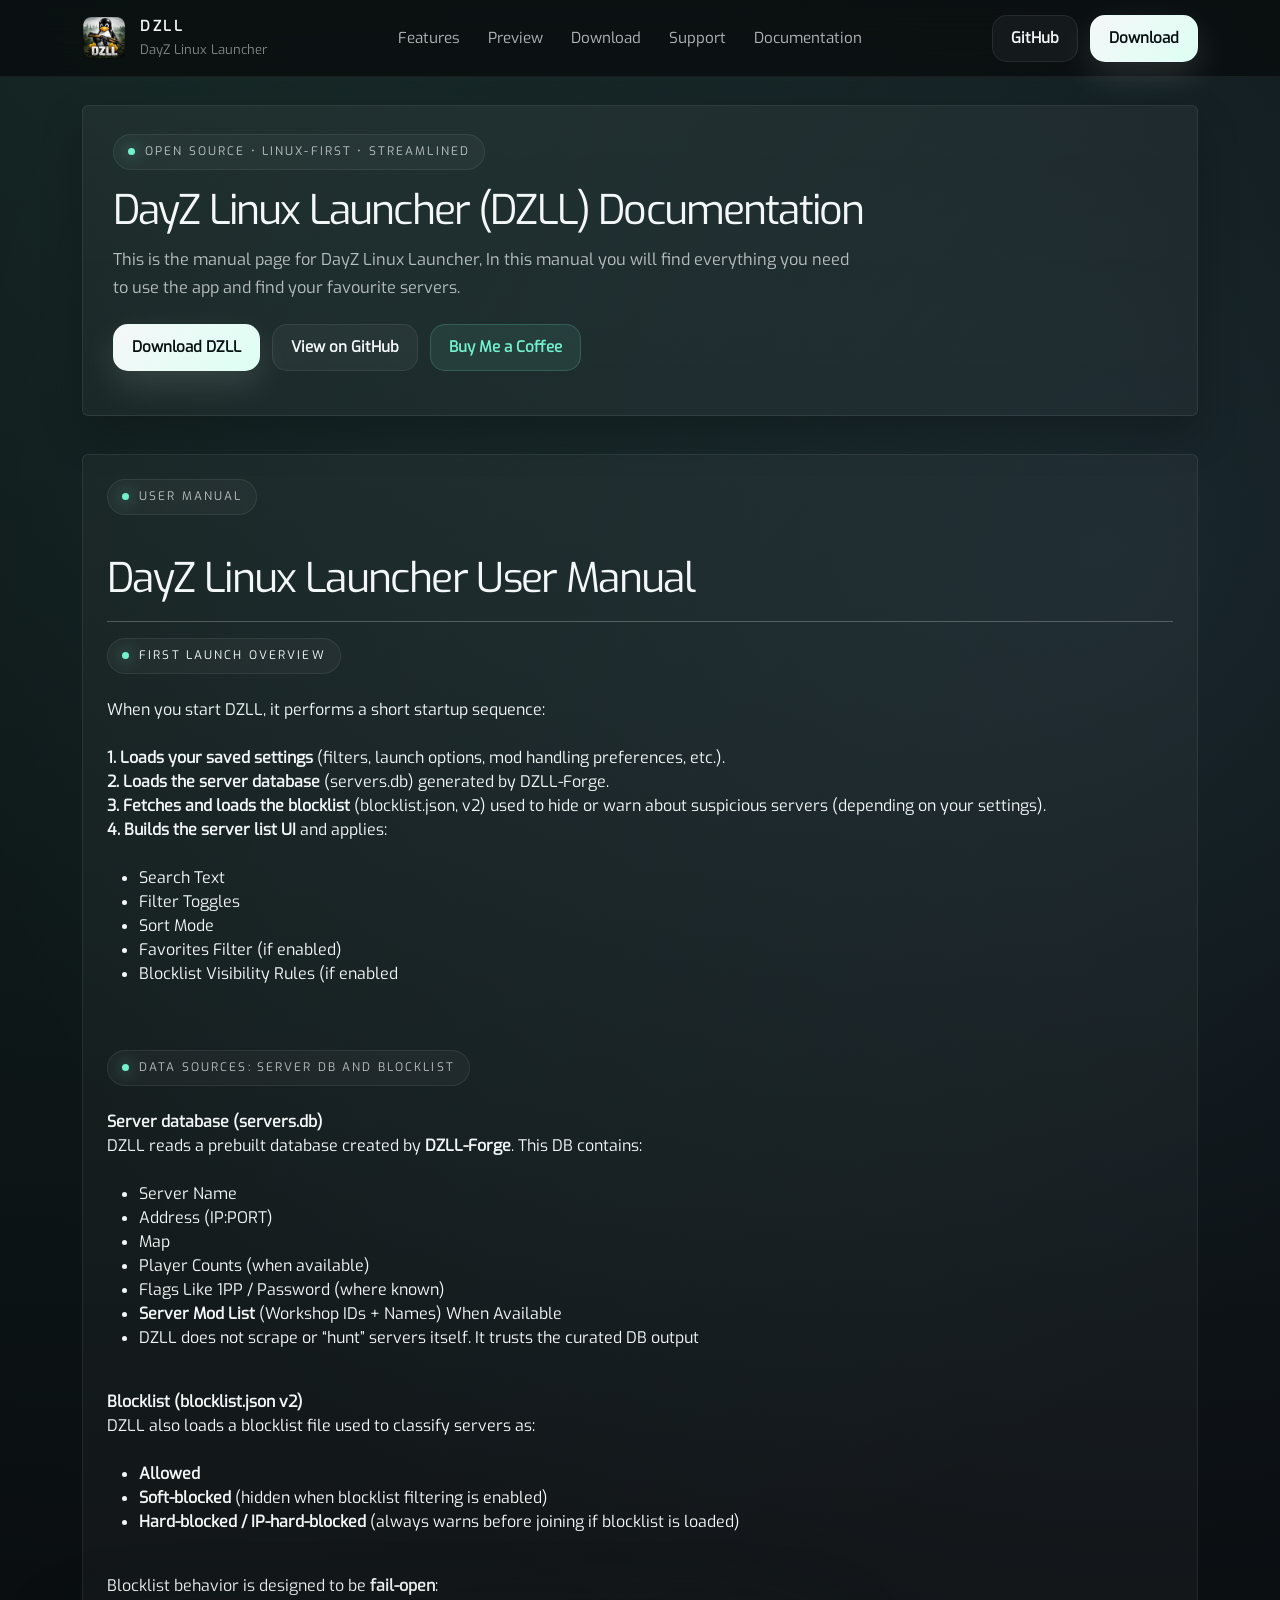
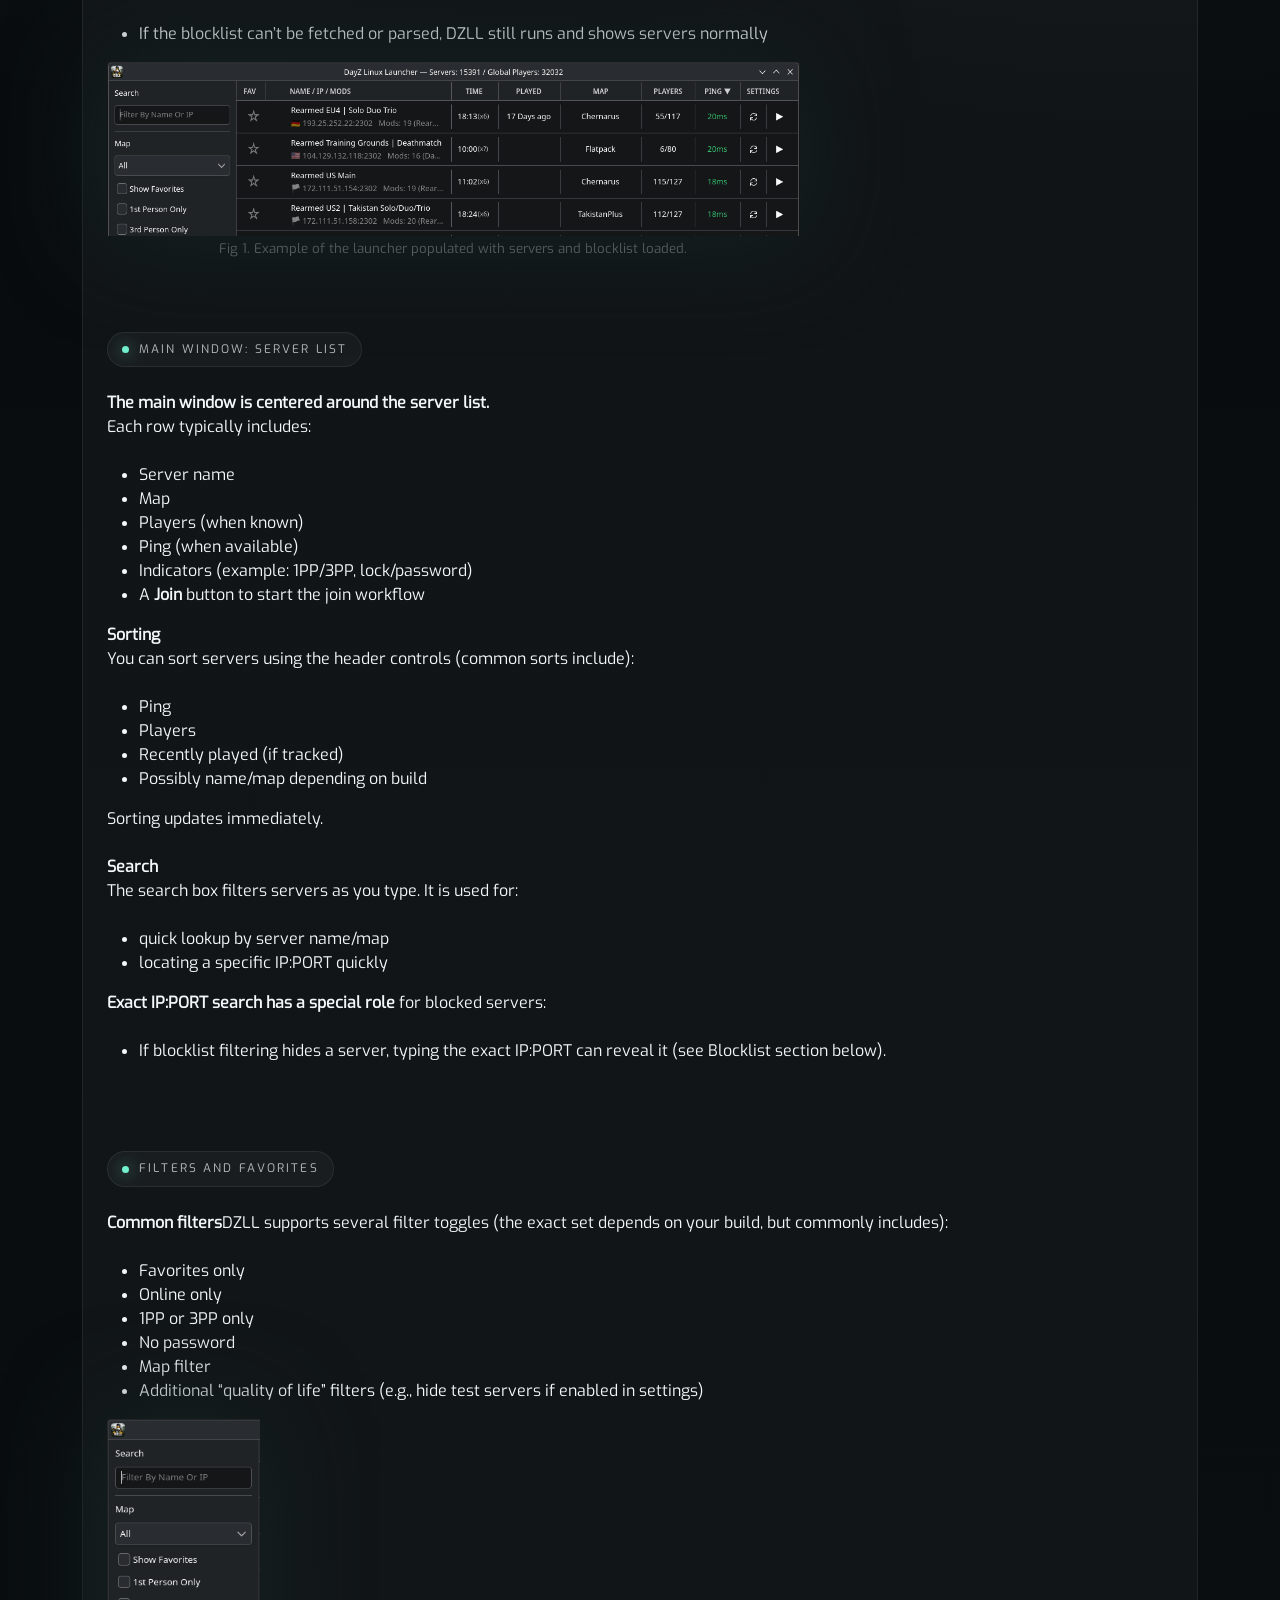
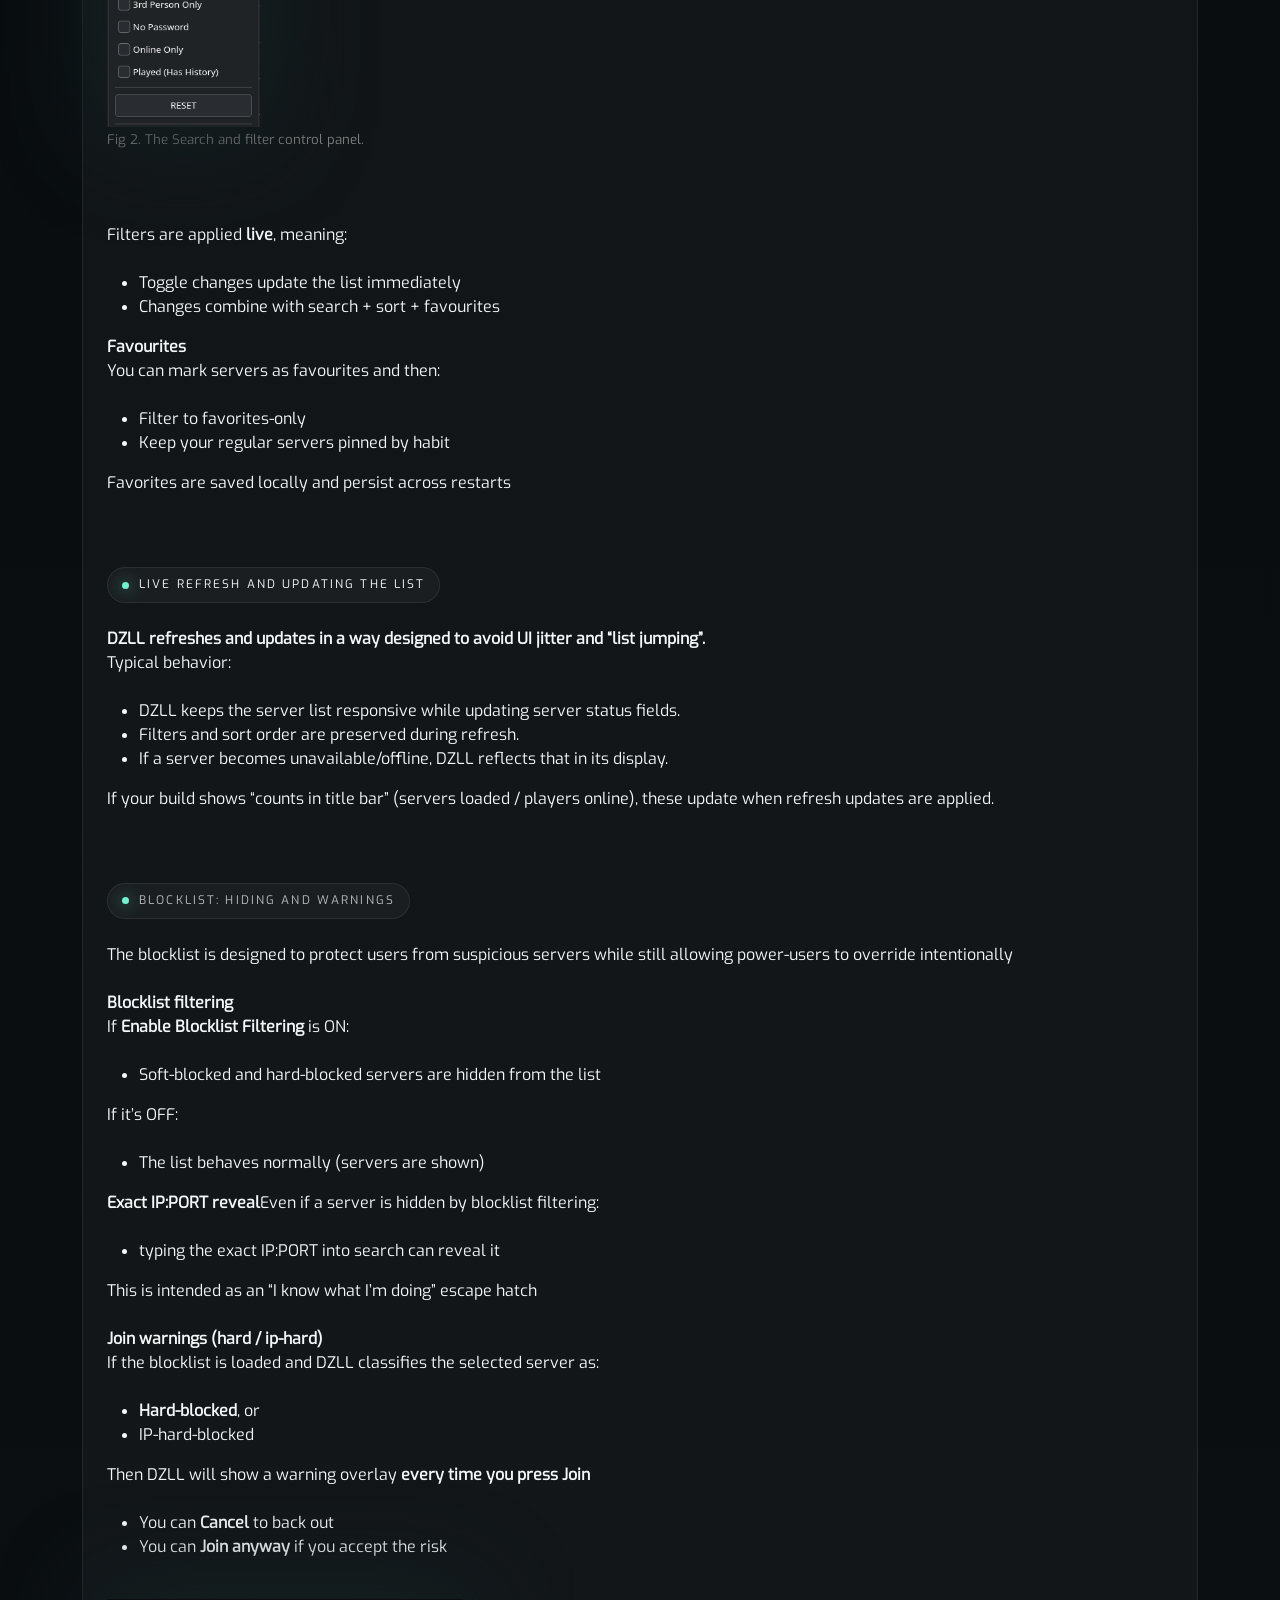
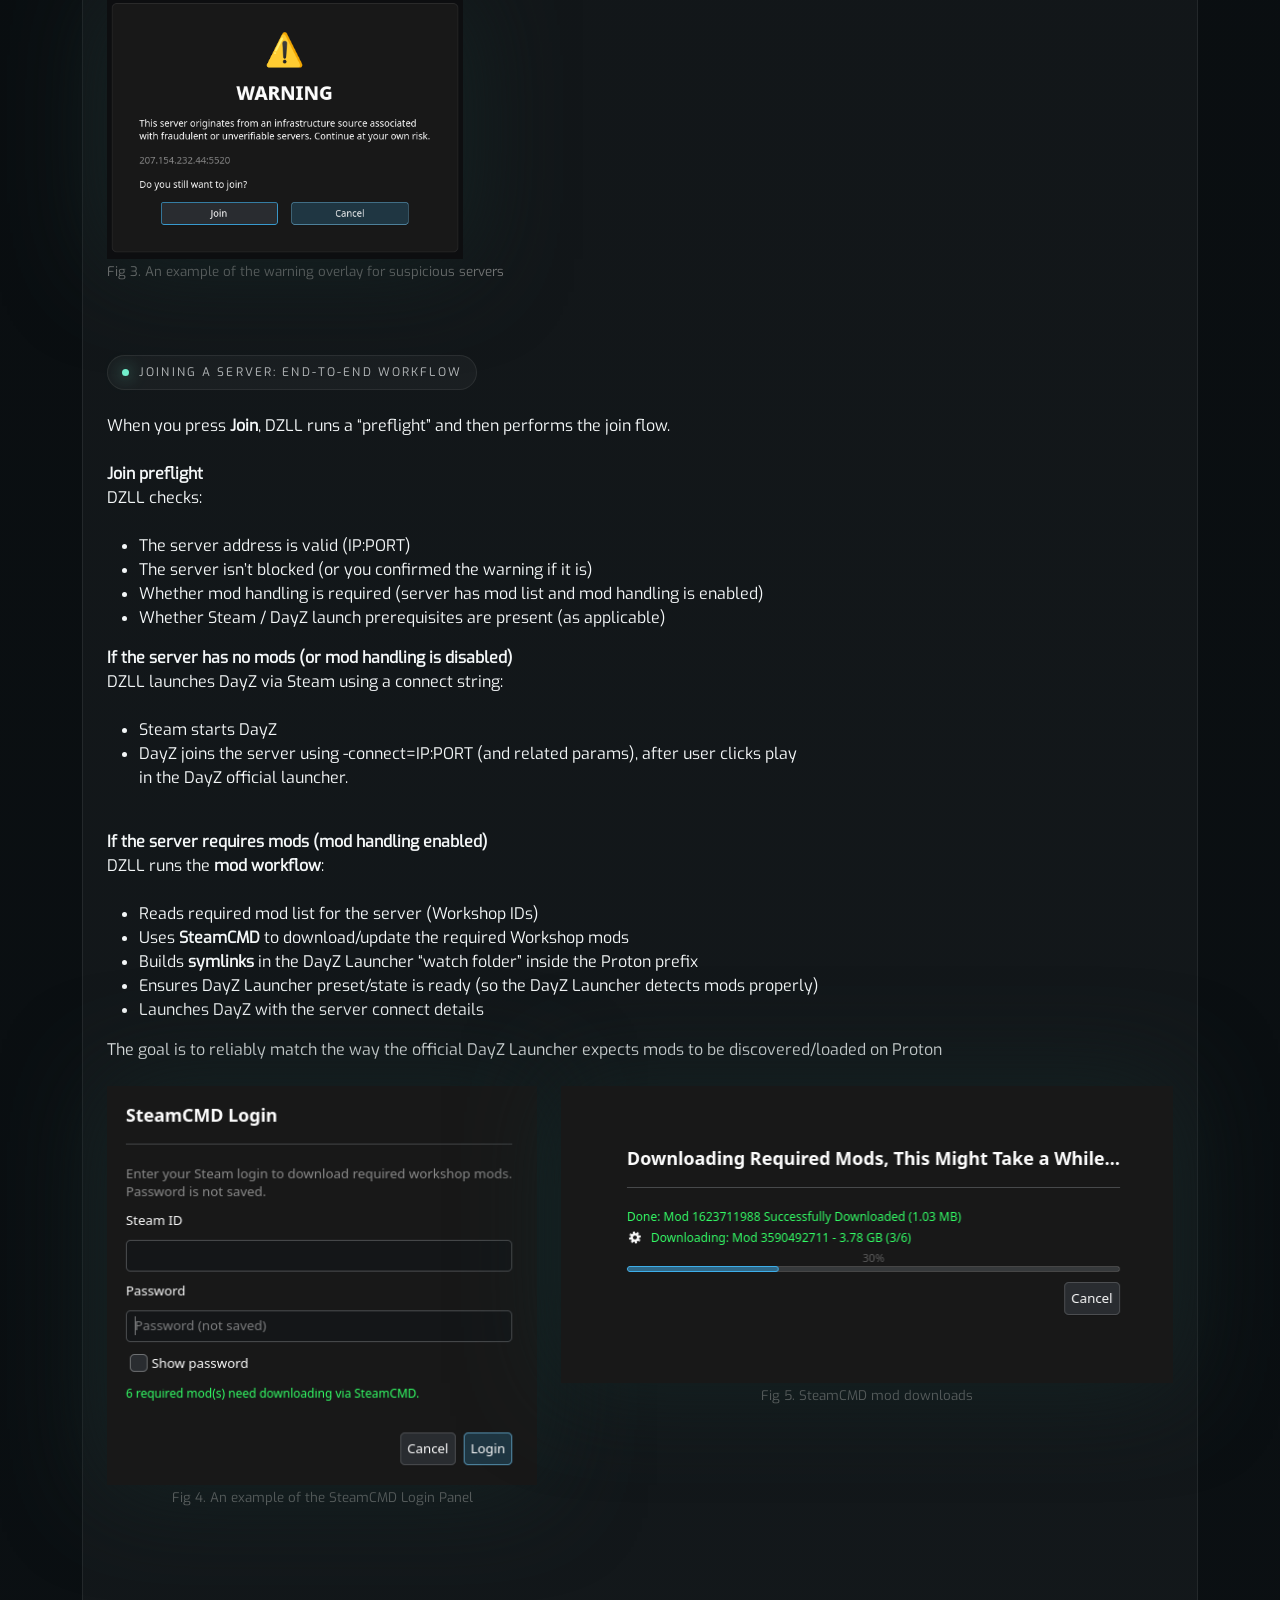
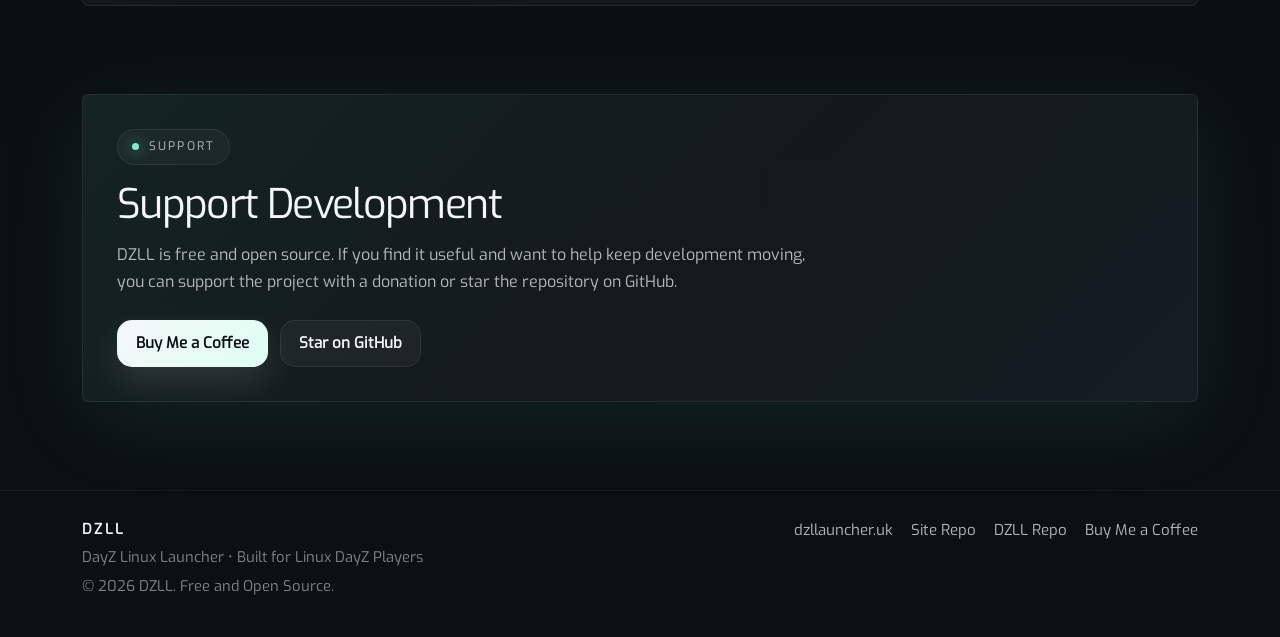
==== documentation.html @ 4367c686 "Initial DZLL website" ====
<!DOCTYPE html>
<html data-bs-theme="light" lang="en">

<head>
    <meta charset="utf-8">
    <meta name="viewport" content="width=device-width, initial-scale=1.0, shrink-to-fit=no">
    <title>DZLL — DayZ Linux Launcher</title>
    <link rel="canonical" href="https://dzllauncher.uk/documentation.html">
    <meta property="og:url" content="https://dzllauncher.uk/documentation.html">
    <meta name="twitter:title" content="DZLL - DayZ Linux Launcher">
    <meta name="twitter:card" content="summary_large_image">
    <meta property="og:type" content="website">
    <meta name="twitter:description" content="DZLL is a Linux-first DayZ launcher with fast server browsing, smoother mod handling, SteamCMD integration, and optional suspicious server protection.">
    <meta property="og:image" content="https://dzllauncher.uk/assets/img/OG-Banner.webp">
    <meta name="description" content="DZLL is a clean, Linux-first DayZ launcher with fast server browsing, smoother mod handling, and open-source development.">
    <link rel="icon" type="image/webp" sizes="412x403" href="assets/img/icon.webp">
    <link rel="icon" type="image/webp" sizes="412x403" href="assets/img/icon.webp" media="(prefers-color-scheme: dark)">
    <link rel="icon" type="image/webp" sizes="412x403" href="assets/img/icon.webp">
    <link rel="icon" type="image/webp" sizes="412x403" href="assets/img/icon.webp" media="(prefers-color-scheme: dark)">
    <link rel="icon" type="image/webp" sizes="412x403" href="assets/img/icon.webp">
    <link rel="stylesheet" href="assets/bootstrap/css/bootstrap.min.css">
    <link rel="stylesheet" href="assets/css/styles.min.css">
</head>

<body style="font-family: Exo, sans-serif;">
    <header class="site-header">
        <div class="container site-header-inner" style="font-family: Exo, sans-serif;"><a class="brand" href="index.html#">
                <div class="brand-mark"><img width="42" height="42" src="assets/img/icon.webp" style="border-style: none;"></div>
                <div class="brand-text"><strong style="color: rgb(244, 247, 248);font-family: Exo, sans-serif;">DZLL</strong><span style="font-family: Exo, sans-serif;">DayZ Linux Launcher</span></div>
            </a>
            <nav class="nav"><a href="index.html#features">Features</a><a href="index.html#preview">Preview</a><a href="index.html#download">Download</a><a href="index.html#support">Support</a><a href="documentation.html">Documentation</a></nav>
            <div class="header-actions"><a class="btn btn-secondary" role="button" href="https://github.com/Berry-Dingle/DayZ-Linux-Launcher" target="_blank" rel="noopener">GitHub</a><a class="btn btn-primary" role="button" href="https://github.com/Berry-Dingle/DayZ-Linux-Launcher/releases" target="_blank" rel="noopener">Download</a></div>
        </div>
    </header>
    <main id="top">
        <section class="hero">
            <div class="container">
                <div class="hero-copy" style="font-family: Exo, sans-serif;">
                    <div class="eyebrow"><span>Open source • Linux-first • StREAMLINED</span></div>
                    <h1>DayZ Linux Launcher (DZLL) Documentation</h1>
                    <p>This is the manual page for DayZ Linux Launcher, In this manual you will find everything you need<br>to use the app and find your favourite servers. </p>
                    <div class="hero-actions"><a class="btn btn-primary" role="button" href="https://github.com/Berry-Dingle/DayZ-Linux-Launcher/releases" target="_blank" rel="noopener">Download DZLL</a><a class="btn btn-secondary" role="button" href="https://github.com/Berry-Dingle/DayZ-Linux-Launcher" target="_blank" rel="noopener">View on GitHub</a><a class="btn btn-subtle" role="button" href="https://buymeacoffee.com/berry.dingle" target="_blank" rel="noopener">Buy Me a Coffee</a></div>
                    <div class="hero-meta"></div>
                </div>
            </div>
        </section>
        <section class="block">
            <div class="container">
                <div class="steps-wrap docs-card">
                    <div class="steps-head">
                        <div class="eyebrow"><span>User manual</span></div>
                        <h2 style="font-size: clamp(2rem, 3.2vw, 3rem);line-height: 1.03;letter-spacing: -0.04em;"><br>DayZ Linux Launcher User Manual</h2>
                    </div>
                    <div>
                        <hr class="h-ruler">
                        <div class="eyebrow"><span><span style="color: rgb(244, 247, 248);">First Launch Overview</span></span></div>
                        <p><br>When you start DZLL, it performs a short startup sequence:<br><br><strong>1. Loads your saved settings</strong>&nbsp;(filters, launch options, mod handling preferences, etc.).<br><strong>2. Loads the server database</strong>&nbsp;(servers.db) generated by DZLL-Forge.<br><strong>3. Fetches and loads the blocklist</strong>&nbsp;(blocklist.json, v2) used to hide or warn about suspicious servers (depending on your settings).<br><strong>4. Builds the server list UI</strong>&nbsp;and applies:<br><br></p>
                        <ul>
                            <li>Search Text</li>
                            <li>Filter Toggles</li>
                            <li>Sort Mode</li>
                            <li>Favorites Filter (if enabled)</li>
                            <li>Blocklist Visibility Rules (if enabled<br><br><br></li>
                        </ul>
                        <div class="eyebrow"><span>Data Sources: Server DB and Blocklist</span></div>
                    </div>
                    <p><br><strong>Server database (servers.db)</strong><br>DZLL reads a prebuilt database created by <strong>DZLL-Forge</strong>. This DB contains:<br><br></p>
                    <ul>
                        <li>Server Name</li>
                        <li>Address (IP:PORT)</li>
                        <li>Map</li>
                        <li>Player Counts (when available)</li>
                        <li>Flags Like 1PP / Password (where known)</li>
                        <li><strong>Server Mod List</strong>&nbsp;(Workshop IDs + Names) When Available</li>
                        <li>DZLL does not scrape or “hunt” servers itself. It trusts the curated DB output</li>
                    </ul>
                    <p><br><strong>Blocklist (blocklist.json v2)</strong><br>DZLL also loads a blocklist file used to classify servers as:<br><br></p>
                    <ul>
                        <li><strong>Allowed</strong></li>
                        <li><strong>Soft-blocked</strong>&nbsp;(hidden when blocklist filtering is enabled)</li>
                        <li><strong>Hard-blocked / IP-hard-blocked</strong>&nbsp;(always warns before joining if blocklist is loaded)</li>
                    </ul>
                    <p><br>Blocklist behavior is designed to be <strong>fail-open</strong>:<br><br></p>
                    <ul>
                        <li>If the blocklist can’t be fetched or parsed, DZLL still runs and shows servers normally</li>
                    </ul>
                    <div class="img-servers"><img class="cmd" src="assets/img/servers-bl-loaded.png" width="710" height="174"><span class="figure-desc">Fig 1. Example of the launcher populated with servers and blocklist loaded.<br><br><br><br></span></div>
                    <div class="eyebrow"><span>Main Window: Server List</span></div>
                    <p><br><strong>The main window is centered around the server list.</strong><br>Each row typically includes:<br><br></p>
                    <ul>
                        <li>Server name</li>
                        <li>Map</li>
                        <li>Players (when known)</li>
                        <li>Ping (when available)</li>
                        <li>Indicators (example: 1PP/3PP, lock/password)</li>
                        <li>A&nbsp;<strong>Join</strong>&nbsp;button to start the join workflow</li>
                    </ul>
                    <p><strong>Sorting</strong><br>You can sort servers using the header controls (common sorts include):<br><br></p>
                    <ul>
                        <li>Ping</li>
                        <li>Players</li>
                        <li>Recently played (if tracked)</li>
                        <li>Possibly name/map depending on build</li>
                    </ul>
                    <p>Sorting updates immediately.<br><br><strong>Search</strong><br>The search box filters servers as you type. It is used for:<br><br></p>
                    <ul>
                        <li>quick lookup by server name/map</li>
                        <li>locating a specific IP:PORT quickly</li>
                    </ul>
                    <p><strong>Exact IP:PORT search has a special role</strong> for blocked servers:<br><br></p>
                    <ul>
                        <li>If blocklist filtering hides a server, typing the exact IP:PORT can reveal it (see Blocklist section below).<br><br><br><br></li>
                    </ul>
                    <div class="eyebrow"><span>Filters and Favorites</span></div>
                    <p><br><strong>Common filters</strong>DZLL supports several filter toggles (the exact set depends on your build, but commonly includes):<br><br></p>
                    <ul>
                        <li>Favorites only</li>
                        <li>Online only</li>
                        <li>1PP or 3PP only</li>
                        <li>No password</li>
                        <li>Map filter</li>
                        <li>Additional “quality of life” filters (e.g., hide test servers if enabled in settings)</li>
                    </ul><img class="cmd" src="assets/img/search-controls.png" width="153" height="308"><span class="figure-desc">Fig 2. The Search and filter control panel.<br><br><br><br></span>
                    <p>Filters are applied <strong>live</strong>, meaning:<br><br></p>
                    <ul>
                        <li>Toggle changes update the list immediately</li>
                        <li>Changes combine with search + sort + favourites</li>
                    </ul>
                    <p><strong>Favourites</strong><br>You can mark servers as favourites and then:<br><br></p>
                    <ul>
                        <li>Filter to favorites-only</li>
                        <li>Keep your regular servers pinned by habit</li>
                    </ul>
                    <p>Favorites are saved locally and persist across restarts<br><br><br><br></p>
                    <div class="eyebrow"><span><span style="color: rgb(244, 247, 248);">Live Refresh and Updating the List</span></span></div>
                    <p><br><strong>DZLL refreshes and updates in a way designed to avoid UI jitter and “list jumping”.</strong><br>Typical behavior:<br><br></p>
                    <ul>
                        <li>DZLL keeps the server list responsive while updating server status fields.</li>
                        <li>Filters and sort order are preserved during refresh.</li>
                        <li>If a server becomes unavailable/offline, DZLL reflects that in its display.</li>
                    </ul>
                    <p>If your build shows “counts in title bar” (servers loaded / players online), these update when refresh updates are applied.<br><br><br><br></p>
                    <div class="eyebrow"><span>Blocklist: Hiding and Warnings</span></div>
                    <p><br>The blocklist is designed to protect users from suspicious servers while still allowing power-users to override intentionally<br><br><strong>Blocklist filtering</strong><br>If <strong>Enable Blocklist Filtering</strong> is ON:<br><br></p>
                    <ul>
                        <li>Soft-blocked and hard-blocked servers are hidden from the list</li>
                    </ul>
                    <p>If it’s OFF:<br><br></p>
                    <ul>
                        <li>The list behaves normally (servers are shown)</li>
                    </ul>
                    <p><strong>Exact IP:PORT reveal</strong>Even if a server is hidden by blocklist filtering:<br><br></p>
                    <ul>
                        <li>typing the exact IP:PORT into search can reveal it</li>
                    </ul>
                    <p>This is intended as an “I know what I’m doing” escape hatch<br><br><strong>Join warnings (hard / ip-hard)</strong><br>If the blocklist is loaded and DZLL classifies the selected server as:<br><br></p>
                    <ul>
                        <li><strong>Hard-blocked</strong>, or</li>
                        <li>IP-hard-blocked</li>
                    </ul>
                    <p>Then DZLL will show a warning overlay <strong>every time you press Join</strong><br><br></p>
                    <ul>
                        <li>You can <strong>Cancel</strong> to back out</li>
                        <li>You can <strong>Join anyway</strong> if you accept the risk<br><br></li>
                    </ul><img class="cmd" src="assets/img/warning-box.png" width="356" height="260"><span class="figure-desc">Fig 3. An example of the warning overlay for suspicious servers<br><br><br><br></span>
                    <div class="eyebrow"><span>Joining a Server: End-to-End Workflow</span></div>
                    <p><br>When you press <strong>Join</strong>, DZLL runs a “preflight” and then performs the join flow.<br><br><strong>Join preflight</strong><br>DZLL checks:<br><br></p>
                    <ul>
                        <li>The server address is valid (IP:PORT)</li>
                        <li>The server isn’t blocked (or you confirmed the warning if it is)</li>
                        <li>Whether mod handling is required (server has mod list and mod handling is enabled)</li>
                        <li>Whether Steam / DayZ launch prerequisites are present (as applicable)</li>
                    </ul>
                    <p><strong>If the server has no mods (or mod handling is disabled)</strong><br>DZLL launches DayZ via Steam using a connect string:<br><br></p>
                    <ul>
                        <li>Steam starts DayZ</li>
                        <li>DayZ joins the server using -connect=IP:PORT (and related params), after user clicks play<br>in the DayZ official launcher.<br><br></li>
                    </ul>
                    <p><strong>If the server requires mods (mod handling enabled)</strong><br>DZLL runs the <strong>mod workflow</strong>:<br><br></p>
                    <ul>
                        <li>Reads required mod list for the server (Workshop IDs)</li>
                        <li>Uses <strong>SteamCMD</strong> to download/update the required Workshop mods</li>
                        <li>Builds <strong>symlinks</strong> in the DayZ Launcher “watch folder” inside the Proton prefix</li>
                        <li>Ensures DayZ Launcher preset/state is ready (so the DayZ Launcher detects mods properly)</li>
                        <li>Launches DayZ with the server connect details</li>
                    </ul>
                    <p>The goal is to reliably match the way the official DayZ Launcher expects mods to be discovered/loaded on Proton<br><br></p>
                    <div class="join-flow">
                        <div class="row text-center cmd-row">
                            <div class="col col-xl-5"><img class="img-fluid float-start cmd" src="assets/img/cmd-login.png">
                                <div class="cmd-img-txt"><span class="figure-desc"><br><br>Fig 4. An example of the SteamCMD Login Panel<br><br><br><br></span></div>
                            </div>
                            <div class="col col-xl-7"><img class="img-fluid float-start cmd" src="assets/img/cmd-mod-install.png"><span class="figure-desc">Fig 5. SteamCMD mod downloads<br><br><br><br></span></div>
                        </div>
                    </div>
                </div>
            </div>
        </section>
        <section id="support" class="block">
            <div class="container">
                <div class="support-card">
                    <div class="eyebrow"><span>Support</span></div>
                    <h2>Support Development</h2>
                    <p style="max-width:70ch;margin-top:16px;"> DZLL is free and open source. If you find it useful and want to help keep development moving, you can support the project with a donation or star the repository on GitHub. </p>
                    <div class="support-actions" style="margin-top:24px;"><a class="btn btn-primary" role="button" href="https://buymeacoffee.com/berry.dingle" target="_blank" rel="noopener">Buy Me a Coffee</a><a class="btn btn-secondary" role="button" href="https://github.com/Berry-Dingle/DayZ-Linux-Launcher" target="_blank" rel="noopener">Star on GitHub</a></div>
                </div>
            </div>
        </section>
    </main>
    <footer class="site-footer">
        <div class="container footer-inner">
            <div class="footer-brand"><strong>DZLL</strong><span>DayZ Linux Launcher • Built for Linux DayZ Players</span><span class="copyright">© 2026 DZLL. Free and Open Source.</span></div>
            <div class="footer-links"><a href="https://dzllauncher.uk" target="_blank" rel="noopener">dzllauncher.uk</a><a href="https://github.com/Berry-Dingle/dzllauncher.uk" target="_blank" rel="noopener">Site Repo</a><a href="https://github.com/Berry-Dingle/DayZ-Linux-Launcher" target="_blank" rel="noopener">DZLL Repo</a><a href="https://buymeacoffee.com/berry.dingle" target="_blank" rel="noopener">Buy Me a Coffee</a></div>
        </div>
    </footer>
    <div></div>
    <script src="assets/bootstrap/js/bootstrap.min.js"></script>
</body>

</html>
---- assets/css/styles.min.css ----
@font-face{font-family:Exo;src:url(../../assets/fonts/Exo-3d495854907ab6f17a955457fe63c2ab.woff2) format('woff2');font-weight:400;font-style:normal;font-display:swap;unicode-range:U+0102-0103,U+0110-0111,U+0128-0129,U+0168-0169,U+01A0-01A1,U+01AF-01B0,U+0300-0301,U+0303-0304,U+0308-0309,U+0323,U+0329,U+1EA0-1EF9,U+20AB}@font-face{font-family:Exo;src:url(../../assets/fonts/Exo-389c06827d6335b60b2d9773d8905df0.woff2) format('woff2');font-weight:400;font-style:normal;font-display:swap;unicode-range:U+0100-02BA,U+02BD-02C5,U+02C7-02CC,U+02CE-02D7,U+02DD-02FF,U+0304,U+0308,U+0329,U+1D00-1DBF,U+1E00-1E9F,U+1EF2-1EFF,U+2020,U+20A0-20AB,U+20AD-20C0,U+2113,U+2C60-2C7F,U+A720-A7FF}@font-face{font-family:Exo;src:url(../../assets/fonts/Exo-02ded954d2f4f41f7900ef68ef7a7b8f.woff2) format('woff2');font-weight:400;font-style:normal;font-display:swap;unicode-range:U+0000-00FF,U+0131,U+0152-0153,U+02BB-02BC,U+02C6,U+02DA,U+02DC,U+0304,U+0308,U+0329,U+2000-206F,U+20AC,U+2122,U+2191,U+2193,U+2212,U+2215,U+FEFF,U+FFFD}:root{--bg:#080b0d;--bg-2:#0b1013;--panel:rgba(255,255,255,0.04);--panel-soft:rgba(255,255,255,0.028);--border:rgba(255,255,255,0.075);--text:#f4f7f8;--muted:rgba(244,247,248,0.72);--soft:rgba(244,247,248,0.5);--accent:#73f0cd;--accent-2:#87c7ff;--max:1220px;--radius:26px;--radius-sm:18px;--shadow-lg:0 34px 100px rgba(0,0,0,0.38);--shadow-md:0 18px 42px rgba(0,0,0,0.22)}*{box-sizing:border-box}html{scroll-behavior:smooth}body{margin:0;font-family:Inter,ui-sans-serif,system-ui,-apple-system,BlinkMacSystemFont,"Segoe UI",sans-serif;color:var(--text);background:radial-gradient(circle at 10% 0,rgba(115,240,205,.12),transparent 24%),radial-gradient(circle at 88% 8%,rgba(135,199,255,.1),transparent 18%),linear-gradient(180deg,var(--bg) 0,var(--bg-2) 100%);line-height:1.5}a{color:inherit;text-decoration:none}img{display:block;max-width:100%;border:none}h1,h2,h3,p{margin:0}.container{width:min(calc(100% - 32px),var(--max));margin:0 auto}.site-header{position:sticky;top:0;z-index:50;background:rgba(8,11,13,.76);backdrop-filter:blur(16px);-webkit-backdrop-filter:blur(16px);border-bottom:1px solid rgba(255,255,255,.06)}.site-header-inner{min-height:76px;display:flex;align-items:center;justify-content:space-between;gap:20px}.brand{display:flex;align-items:center;gap:14px;border:none}.brand-mark{width:44px;height:44px;display:grid;place-items:center;border:none}.brand-text strong{display:block;font-size:.9rem;letter-spacing:.18em}.brand-text span{display:block;margin-top:2px;font-size:.82rem;color:var(--soft)}.nav{display:flex;align-items:center;gap:28px;color:var(--muted);font-size:.95rem}.footer-links a:hover,.nav a:hover{color:var(--text)}.header-actions{display:flex;align-items:center;gap:12px}.btn{display:inline-flex;align-items:center;justify-content:center;min-height:47px;padding:0 18px;border-radius:15px;border:1px solid transparent;font-size:.95rem;font-weight:700;transition:.18s;cursor:pointer}.btn-primary{background:linear-gradient(135deg,#f5f7f8 0,#ddfff3 100%);color:#081012;box-shadow:0 14px 34px rgba(255,255,255,.12)}.btn-secondary{background:rgba(255,255,255,.045);border-color:var(--border);color:var(--text)}.btn-subtle{background:rgba(115,240,205,.09);border-color:rgba(115,240,205,.18);color:var(--accent)}.eyebrow{display:inline-flex;align-items:center;gap:10px;padding:8px 14px;border-radius:999px;border:1px solid var(--border);background:rgba(255,255,255,.035);font-size:.74rem;text-transform:uppercase;letter-spacing:.18em;color:var(--muted)}.eyebrow::before{content:"";width:7px;height:7px;border-radius:50%;background:var(--accent);box-shadow:0 0 16px rgba(115,240,205,.8)}.hero{padding:28px 0 0}.hero-copy{width:100%;padding:28px 30px;border-radius:6px;border:1px solid var(--border);background:linear-gradient(180deg,rgba(255,255,255,.045),rgba(255,255,255,.03));box-shadow:var(--shadow-md)}.hero-copy .eyebrow{margin-bottom:20px}h1{font-size:clamp(2rem, 3.2vw, 3rem);line-height:.98;letter-spacing:-.045em;max-width:100ch}.hero-copy p{margin-top:16px;font-size:1.02rem;line-height:1.72;color:var(--muted);max-width:84ch}.hero-actions{display:flex;flex-wrap:wrap;gap:12px;margin-top:22px}.hero-meta{display:flex;flex-wrap:wrap;gap:14px;margin-top:16px;color:var(--soft);font-size:.92rem}.hero-image-wrap{position:relative;max-width:1200px;margin:28px auto 0}.hero-image-wrap::before{content:"";position:absolute;inset:-22px 8% -18px 8%;background:radial-gradient(circle at center,rgba(115,240,205,.12),transparent 58%);filter:blur(20px);z-index:0}.hero-image-link{position:relative;z-index:1;display:block}.hero-image{width:100%;border-radius:6px;box-shadow:var(--shadow-lg)}.click-hint{margin-top:10px;text-align:center;font-size:.86rem;color:var(--soft)}section.block{padding:88px 0 0}.section-head{max-width:990px;margin:0 auto;text-align:center}.download-copy .eyebrow,.section-head .eyebrow,.support-card .eyebrow{margin-bottom:18px}.section-head h2{font-size:clamp(2rem, 3.2vw, 3rem);line-height:1.02;letter-spacing:-.04em}.section-head p{margin-top:16px;font-size:1.02rem;line-height:1.72;color:var(--muted)}.features-grid{display:grid;grid-template-columns:repeat(3,minmax(0,1fr));gap:18px;margin-top:40px}.feature-card,.preview-card,.real-use-card,.step-card,.support-card{border-radius:var(--radius);border:1px solid var(--border);background:var(--panel);box-shadow:0 10px 28px rgba(0,0,0,.16)}.feature-card{padding:24px}.feature-icon{width:42px;height:42px;border-radius:14px;display:grid;place-items:center;margin-bottom:16px;font-size:.95rem;color:var(--accent);border:1px solid rgba(115,240,205,.18);background:rgba(115,240,205,.08)}.feature-card h3,.preview-card strong,.real-use-card h3,.step-card h3{font-size:1.12rem}.download-copy p,.feature-card p,.preview-card p,.real-use-card p,.step-card p,.support-card p{margin-top:10px;color:var(--muted);line-height:1.72}.preview-grid{display:grid;grid-template-columns:0.88fr 1.12fr;gap:26px;align-items:start;margin-top:40px}.preview-copy-stack{display:grid;gap:14px;margin-top:22px}.preview-card{padding:18px 20px}.preview-visuals{display:grid;gap:18px}.preview-image-link{display:block}.preview-image-main,.preview-image-secondary{width:100%;display:block;border-radius:22px;box-shadow:0 22px 56px rgba(0,0,0,.24)}.real-use-card{padding:22px;background:var(--panel-soft)}.steps-wrap{margin-top:40px;padding:24px;border-radius:6px;border:1px solid var(--border);background:rgba(255,255,255,.035)}.steps-head{margin-bottom:22px}.steps-grid{display:grid;grid-template-columns:repeat(3,minmax(0,1fr));gap:18px}.step-card{padding:24px;background:rgba(9,12,14,.56)}.step-number{width:40px;height:40px;border-radius:14px;display:grid;place-items:center;margin-bottom:16px;font-weight:800;color:var(--accent);border:1px solid rgba(115,240,205,.18);background:rgba(115,240,205,.08)}.download-grid{display:grid;grid-template-columns:1fr auto;gap:20px;align-items:end}.download-copy h2,.support-card h2{font-size:clamp(2rem, 3.2vw, 3rem);line-height:1.03;letter-spacing:-.04em}.download-actions,.support-actions{display:flex;flex-wrap:wrap;gap:12px}.support-card{padding:34px;background:linear-gradient(135deg,rgba(115,240,205,.09),rgba(255,255,255,.04) 55%,rgba(137,202,255,.08));box-shadow:0 20px 90px rgba(115,240,205,.08);border-radius:6px}.site-footer{margin-top:88px;padding:28px 0 40px;border-top:1px solid rgba(255,255,255,.06)}.footer-inner{display:flex;justify-content:space-between;gap:20px;align-items:flex-start}.footer-brand strong{display:block;font-size:.9rem;letter-spacing:.16em}.copyright,.footer-brand span{display:block;margin-top:6px;font-size:.92rem;color:var(--soft)}.footer-links{display:flex;flex-wrap:wrap;justify-content:flex-end;gap:18px;color:var(--muted);font-size:.94rem}@media (max-width:1080px){.features-grid,.steps-grid{grid-template-columns:1fr 1fr}.download-grid,.footer-inner,.preview-grid{grid-template-columns:1fr;display:grid}.header-actions .btn-secondary,.nav{display:none}.footer-links{justify-content:flex-start}}@media (max-width:720px){.hero{padding-top:22px}.hero-copy{padding:22px 20px}.features-grid,.steps-grid{grid-template-columns:1fr}.footer-inner,.site-header-inner{display:block}.header-actions{margin-top:16px}.steps-wrap,.support-card{padding:24px}.site-footer{margin-top:68px}}a.fullscreen-launcher{width:100%;border:1px solid red}.fullscreen-launcher{width:200px}.btn:hover{transform:translateY(-1px);color:var(--bs-gray-900)}.btn-subtle:hover{background-color:#00200b;color:#3c7767;border:1px solid #3c7767}img.settings-fan{margin:auto}.setting-fan{filter:drop-shadow(0px 0px 50px #142323);margin-top:80px}.steps-wrap.docs-card{margin-top:-50px}.img-servers{width:65%;text-align:center}.figure-desc{font-size:smaller;color:gray}.cmd-img-txt,.join-flow{width:100%}.join-flow.left-col,.join-flow.right-col{width:40%}.cmd{filter:drop-shadow(0px 0px 50px #142323)}
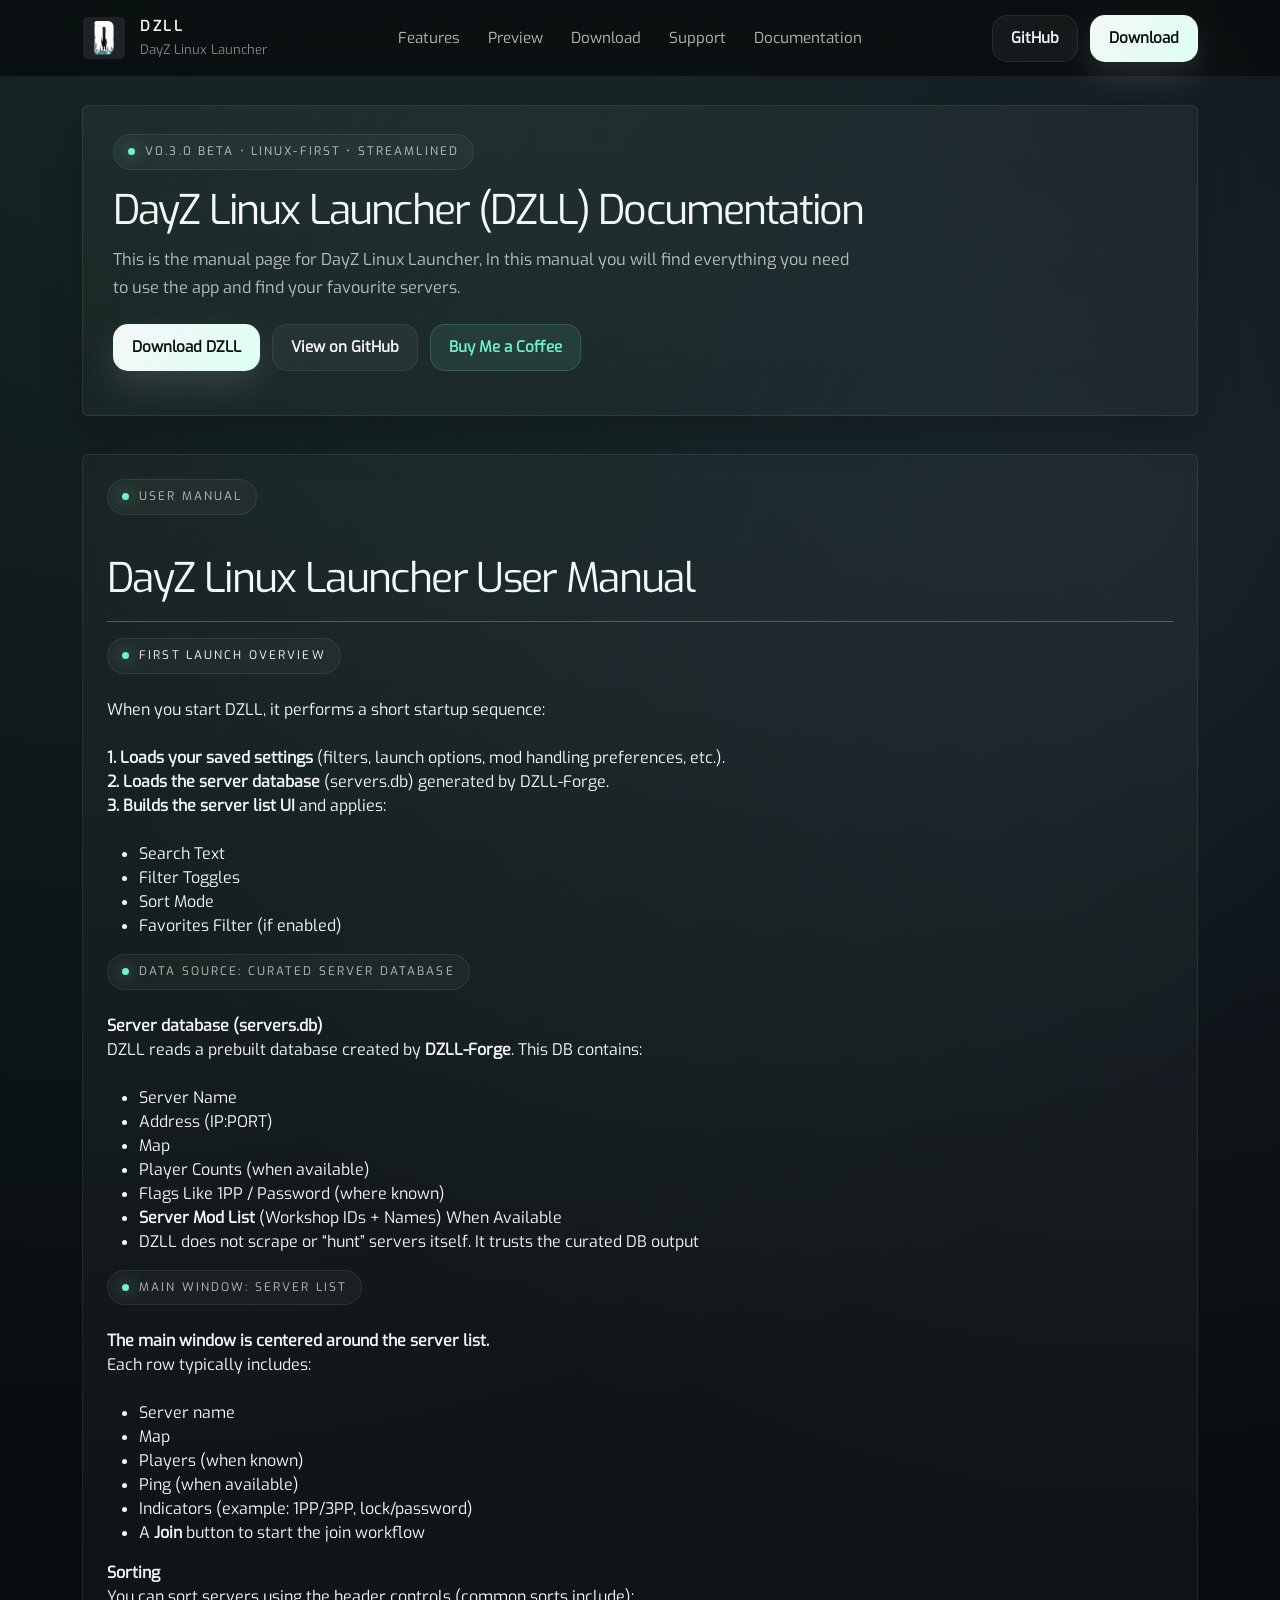
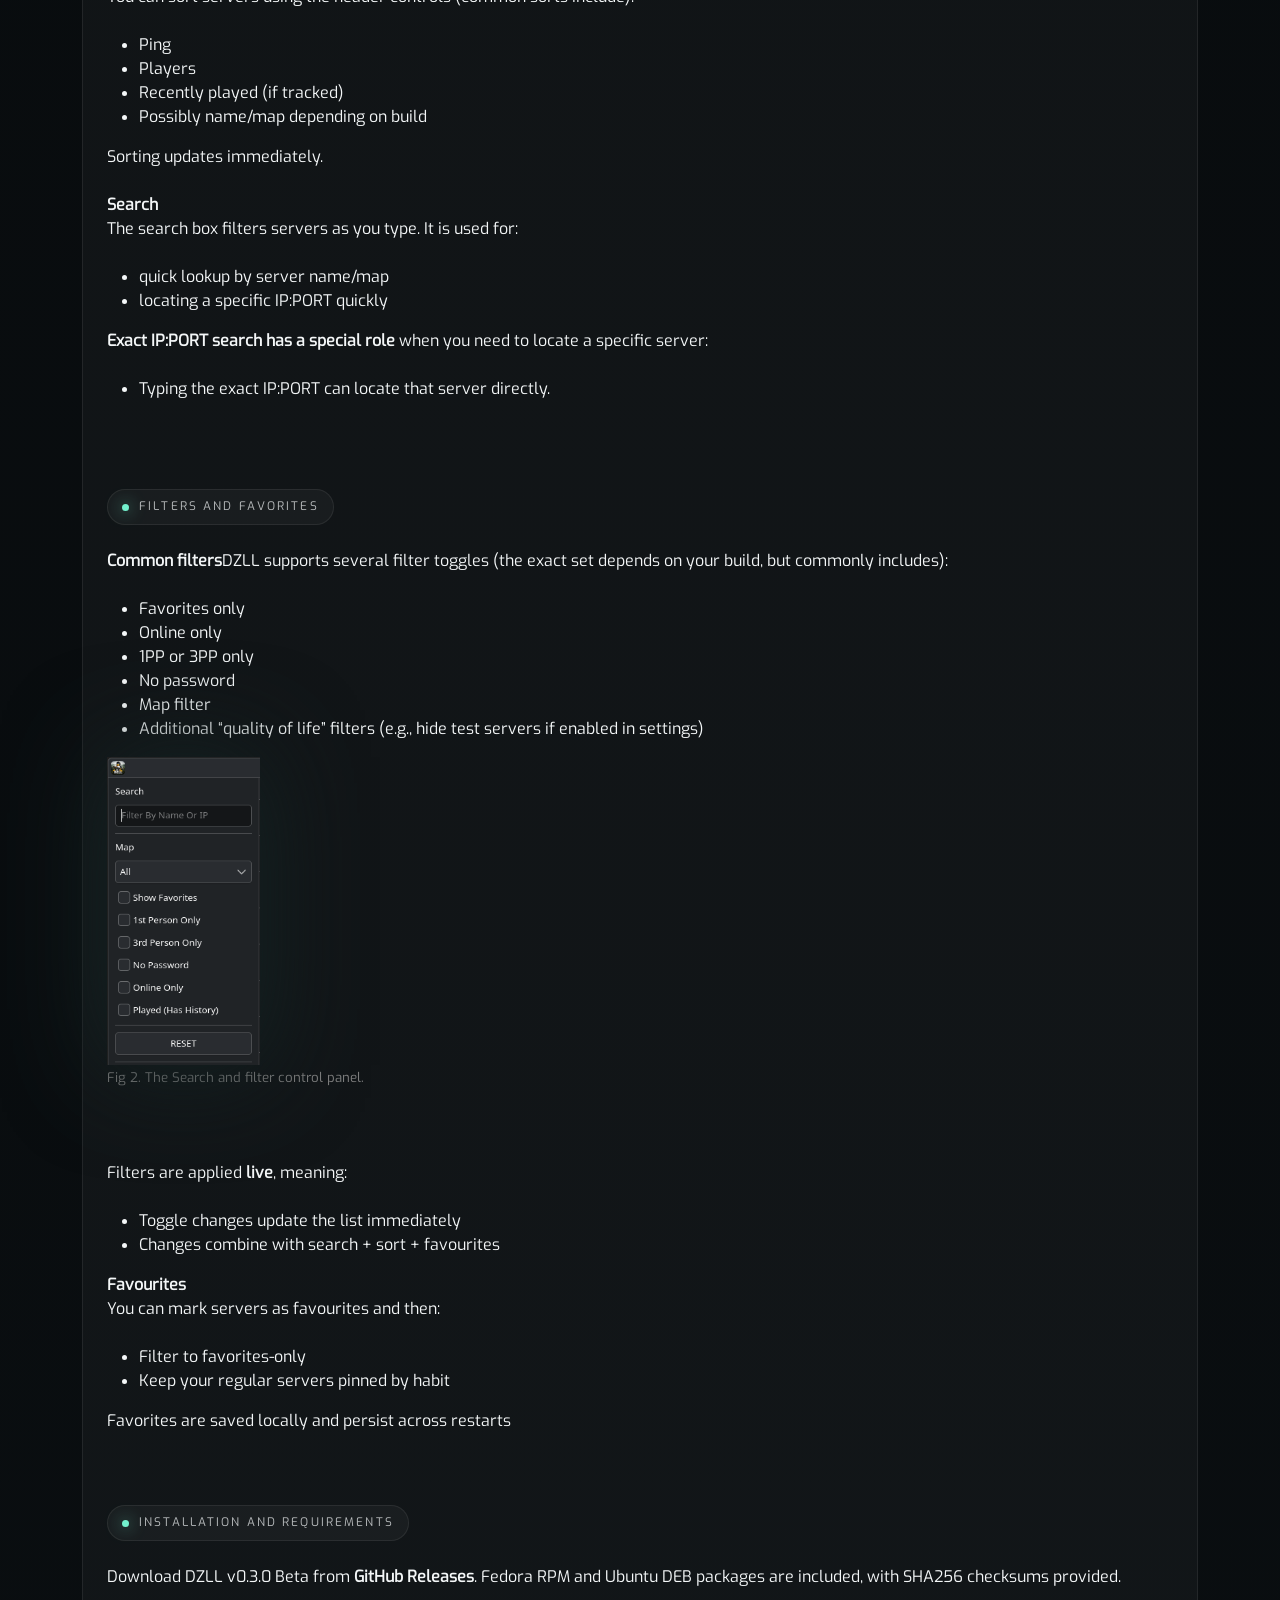
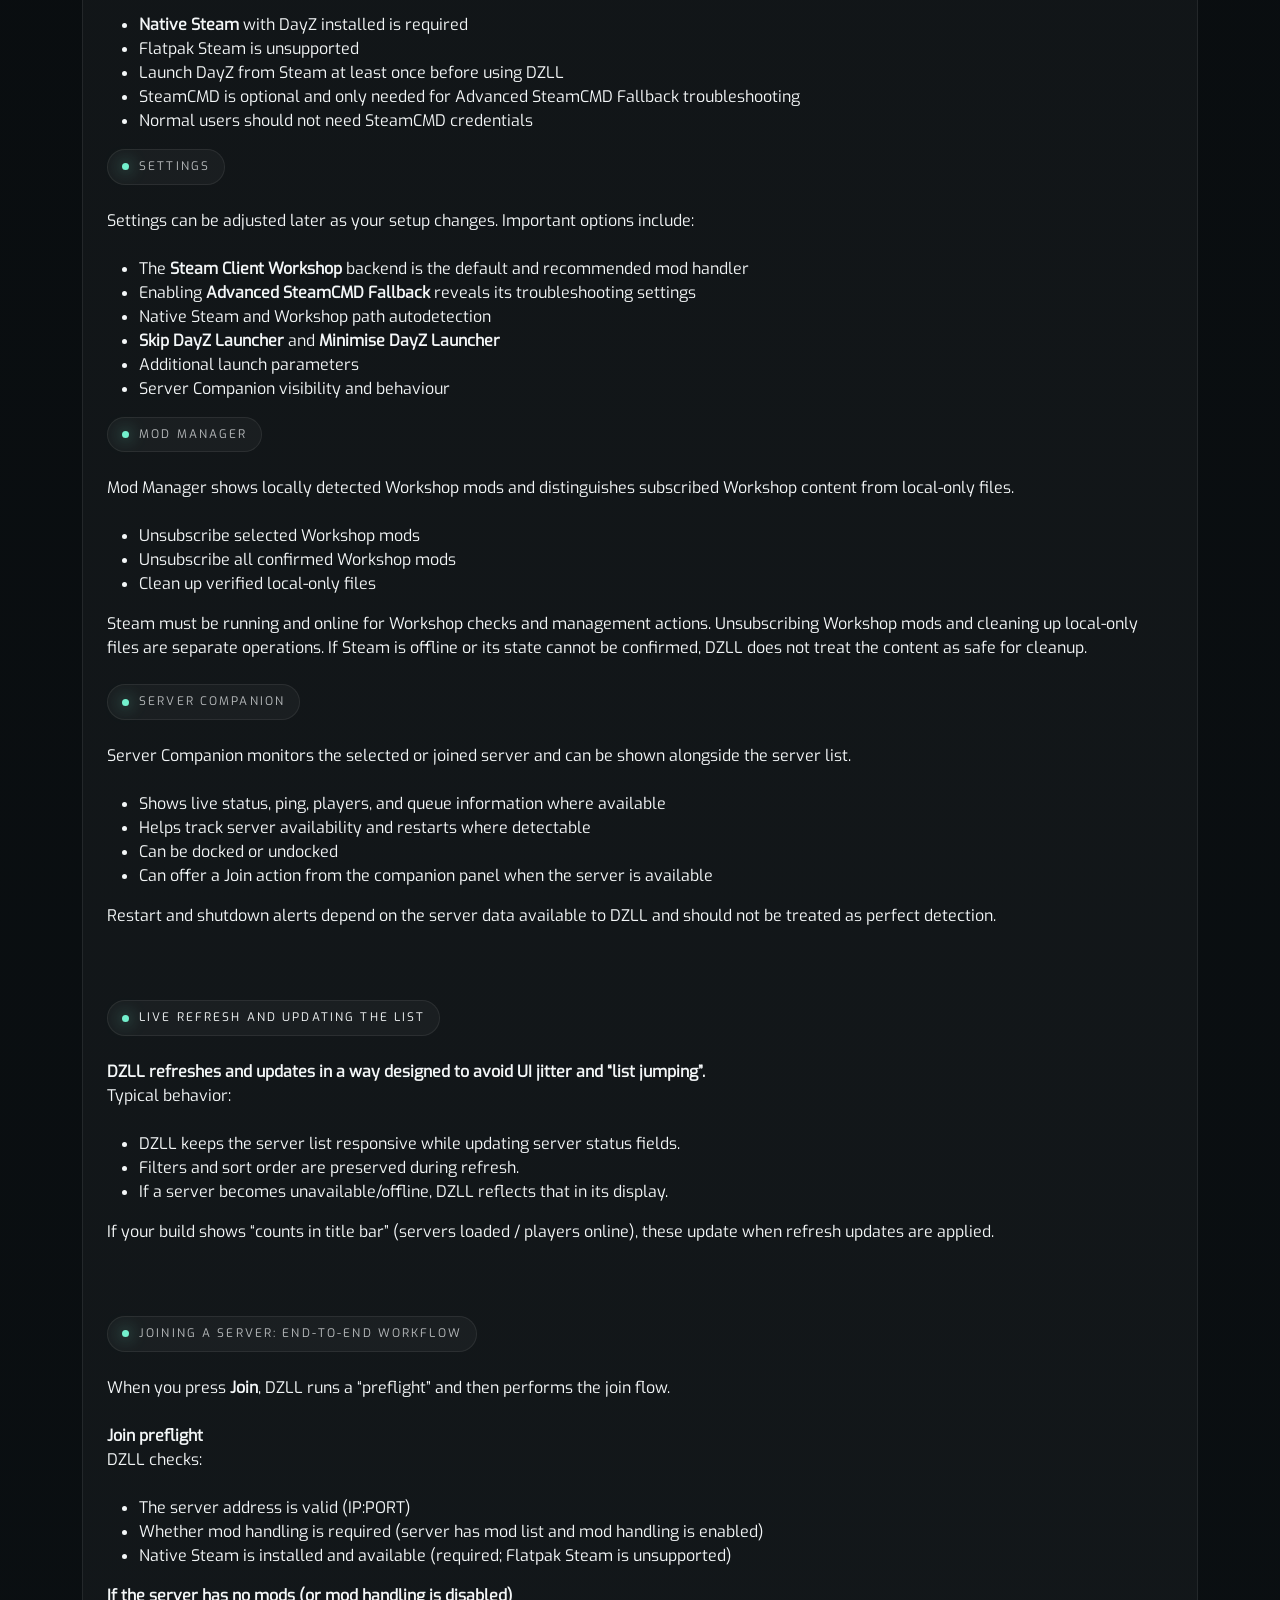
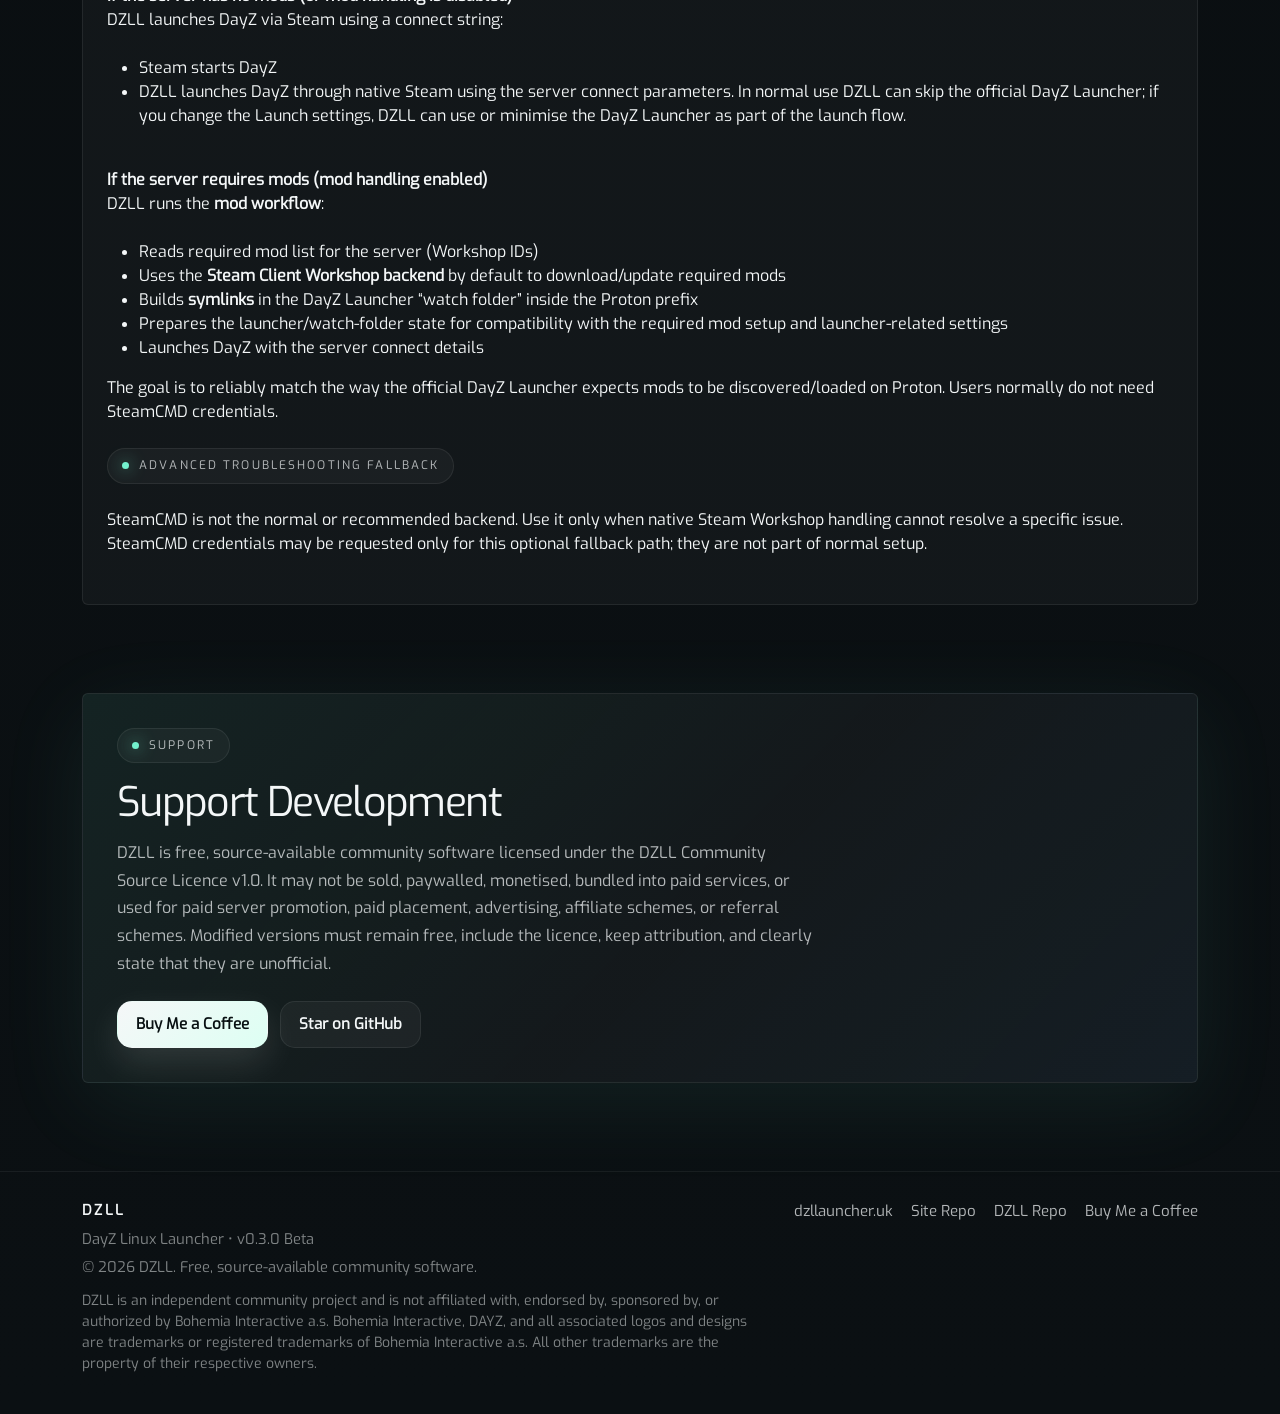
==== commit f765f757: "Update website for DZLL v0.3.0 beta" ====
--- a/documentation.html
+++ b/documentation.html
@@ -4,20 +4,16 @@
 <head>
     <meta charset="utf-8">
     <meta name="viewport" content="width=device-width, initial-scale=1.0, shrink-to-fit=no">
-    <title>DZLL — DayZ Linux Launcher</title>
+    <title>DZLL v0.3.0 Beta — DayZ Linux Launcher</title>
     <link rel="canonical" href="https://dzllauncher.uk/documentation.html">
     <meta property="og:url" content="https://dzllauncher.uk/documentation.html">
-    <meta name="twitter:title" content="DZLL - DayZ Linux Launcher">
+    <meta name="twitter:title" content="DZLL v0.3.0 Beta - DayZ Linux Launcher">
     <meta name="twitter:card" content="summary_large_image">
     <meta property="og:type" content="website">
-    <meta name="twitter:description" content="DZLL is a Linux-first DayZ launcher with fast server browsing, smoother mod handling, SteamCMD integration, and optional suspicious server protection.">
+    <meta name="twitter:description" content="DZLL v0.3.0 Beta is free, source-available community software for Linux DayZ players, with native Steam Workshop mod handling.">
     <meta property="og:image" content="https://dzllauncher.uk/assets/img/OG-Banner.webp">
-    <meta name="description" content="DZLL is a clean, Linux-first DayZ launcher with fast server browsing, smoother mod handling, and open-source development.">
-    <link rel="icon" type="image/webp" sizes="412x403" href="assets/img/icon.webp">
-    <link rel="icon" type="image/webp" sizes="412x403" href="assets/img/icon.webp" media="(prefers-color-scheme: dark)">
-    <link rel="icon" type="image/webp" sizes="412x403" href="assets/img/icon.webp">
-    <link rel="icon" type="image/webp" sizes="412x403" href="assets/img/icon.webp" media="(prefers-color-scheme: dark)">
-    <link rel="icon" type="image/webp" sizes="412x403" href="assets/img/icon.webp">
+    <meta name="description" content="DZLL v0.3.0 Beta is a Linux-first DayZ launcher with native Steam Workshop mod handling and source-available community development.">
+    <link rel="icon" type="image/png" sizes="512x512" href="assets/img/dzll-icon.png">
     <link rel="stylesheet" href="assets/bootstrap/css/bootstrap.min.css">
     <link rel="stylesheet" href="assets/css/styles.min.css">
 </head>
@@ -25,21 +21,21 @@
 <body style="font-family: Exo, sans-serif;">
     <header class="site-header">
         <div class="container site-header-inner" style="font-family: Exo, sans-serif;"><a class="brand" href="index.html#">
-                <div class="brand-mark"><img width="42" height="42" src="assets/img/icon.webp" style="border-style: none;"></div>
+                <div class="brand-mark"><img width="42" height="42" src="assets/img/dzll-icon.png" style="border-style: none;"></div>
                 <div class="brand-text"><strong style="color: rgb(244, 247, 248);font-family: Exo, sans-serif;">DZLL</strong><span style="font-family: Exo, sans-serif;">DayZ Linux Launcher</span></div>
             </a>
             <nav class="nav"><a href="index.html#features">Features</a><a href="index.html#preview">Preview</a><a href="index.html#download">Download</a><a href="index.html#support">Support</a><a href="documentation.html">Documentation</a></nav>
-            <div class="header-actions"><a class="btn btn-secondary" role="button" href="https://github.com/Berry-Dingle/DayZ-Linux-Launcher" target="_blank" rel="noopener">GitHub</a><a class="btn btn-primary" role="button" href="https://github.com/Berry-Dingle/DayZ-Linux-Launcher/releases" target="_blank" rel="noopener">Download</a></div>
+            <div class="header-actions"><a class="btn btn-secondary" role="button" href="https://github.com/Berry-Dingle/DayZ-Linux-Launcher" target="_blank" rel="noopener">GitHub</a><a class="btn btn-primary" role="button" href="https://github.com/Berry-Dingle/DayZ-Linux-Launcher/releases/tag/v0.3.0-beta" target="_blank" rel="noopener">Download</a></div>
         </div>
     </header>
     <main id="top">
         <section class="hero">
             <div class="container">
                 <div class="hero-copy" style="font-family: Exo, sans-serif;">
-                    <div class="eyebrow"><span>Open source • Linux-first • StREAMLINED</span></div>
+                    <div class="eyebrow"><span>v0.3.0 Beta • Linux-first • StREAMLINED</span></div>
                     <h1>DayZ Linux Launcher (DZLL) Documentation</h1>
                     <p>This is the manual page for DayZ Linux Launcher, In this manual you will find everything you need<br>to use the app and find your favourite servers. </p>
-                    <div class="hero-actions"><a class="btn btn-primary" role="button" href="https://github.com/Berry-Dingle/DayZ-Linux-Launcher/releases" target="_blank" rel="noopener">Download DZLL</a><a class="btn btn-secondary" role="button" href="https://github.com/Berry-Dingle/DayZ-Linux-Launcher" target="_blank" rel="noopener">View on GitHub</a><a class="btn btn-subtle" role="button" href="https://buymeacoffee.com/berry.dingle" target="_blank" rel="noopener">Buy Me a Coffee</a></div>
+                    <div class="hero-actions"><a class="btn btn-primary" role="button" href="https://github.com/Berry-Dingle/DayZ-Linux-Launcher/releases/tag/v0.3.0-beta" target="_blank" rel="noopener">Download DZLL</a><a class="btn btn-secondary" role="button" href="https://github.com/Berry-Dingle/DayZ-Linux-Launcher" target="_blank" rel="noopener">View on GitHub</a><a class="btn btn-subtle" role="button" href="https://buymeacoffee.com/berry.dingle" target="_blank" rel="noopener">Buy Me a Coffee</a></div>
                     <div class="hero-meta"></div>
                 </div>
             </div>
@@ -54,15 +50,14 @@
                     <div>
                         <hr class="h-ruler">
                         <div class="eyebrow"><span><span style="color: rgb(244, 247, 248);">First Launch Overview</span></span></div>
-                        <p><br>When you start DZLL, it performs a short startup sequence:<br><br><strong>1. Loads your saved settings</strong>&nbsp;(filters, launch options, mod handling preferences, etc.).<br><strong>2. Loads the server database</strong>&nbsp;(servers.db) generated by DZLL-Forge.<br><strong>3. Fetches and loads the blocklist</strong>&nbsp;(blocklist.json, v2) used to hide or warn about suspicious servers (depending on your settings).<br><strong>4. Builds the server list UI</strong>&nbsp;and applies:<br><br></p>
+                        <p><br>When you start DZLL, it performs a short startup sequence:<br><br><strong>1. Loads your saved settings</strong>&nbsp;(filters, launch options, mod handling preferences, etc.).<br><strong>2. Loads the server database</strong>&nbsp;(servers.db) generated by DZLL-Forge.<br><strong>3. Builds the server list UI</strong>&nbsp;and applies:<br><br></p>
                         <ul>
                             <li>Search Text</li>
                             <li>Filter Toggles</li>
                             <li>Sort Mode</li>
                             <li>Favorites Filter (if enabled)</li>
-                            <li>Blocklist Visibility Rules (if enabled<br><br><br></li>
                         </ul>
-                        <div class="eyebrow"><span>Data Sources: Server DB and Blocklist</span></div>
+                        <div class="eyebrow"><span>Data Source: Curated Server Database</span></div>
                     </div>
                     <p><br><strong>Server database (servers.db)</strong><br>DZLL reads a prebuilt database created by <strong>DZLL-Forge</strong>. This DB contains:<br><br></p>
                     <ul>
@@ -74,17 +69,6 @@
                         <li><strong>Server Mod List</strong>&nbsp;(Workshop IDs + Names) When Available</li>
                         <li>DZLL does not scrape or “hunt” servers itself. It trusts the curated DB output</li>
                     </ul>
-                    <p><br><strong>Blocklist (blocklist.json v2)</strong><br>DZLL also loads a blocklist file used to classify servers as:<br><br></p>
-                    <ul>
-                        <li><strong>Allowed</strong></li>
-                        <li><strong>Soft-blocked</strong>&nbsp;(hidden when blocklist filtering is enabled)</li>
-                        <li><strong>Hard-blocked / IP-hard-blocked</strong>&nbsp;(always warns before joining if blocklist is loaded)</li>
-                    </ul>
-                    <p><br>Blocklist behavior is designed to be <strong>fail-open</strong>:<br><br></p>
-                    <ul>
-                        <li>If the blocklist can’t be fetched or parsed, DZLL still runs and shows servers normally</li>
-                    </ul>
-                    <div class="img-servers"><img class="cmd" src="assets/img/servers-bl-loaded.png" width="710" height="174"><span class="figure-desc">Fig 1. Example of the launcher populated with servers and blocklist loaded.<br><br><br><br></span></div>
                     <div class="eyebrow"><span>Main Window: Server List</span></div>
                     <p><br><strong>The main window is centered around the server list.</strong><br>Each row typically includes:<br><br></p>
                     <ul>
@@ -107,9 +91,9 @@
                         <li>quick lookup by server name/map</li>
                         <li>locating a specific IP:PORT quickly</li>
                     </ul>
-                    <p><strong>Exact IP:PORT search has a special role</strong> for blocked servers:<br><br></p>
-                    <ul>
-                        <li>If blocklist filtering hides a server, typing the exact IP:PORT can reveal it (see Blocklist section below).<br><br><br><br></li>
+                    <p><strong>Exact IP:PORT search has a special role</strong> when you need to locate a specific server:<br><br></p>
+                    <ul>
+                        <li>Typing the exact IP:PORT can locate that server directly.<br><br><br><br></li>
                     </ul>
                     <div class="eyebrow"><span>Filters and Favorites</span></div>
                     <p><br><strong>Common filters</strong>DZLL supports several filter toggles (the exact set depends on your build, but commonly includes):<br><br></p>
@@ -132,6 +116,42 @@
                         <li>Keep your regular servers pinned by habit</li>
                     </ul>
                     <p>Favorites are saved locally and persist across restarts<br><br><br><br></p>
+                    <div class="eyebrow"><span>Installation and Requirements</span></div>
+                    <p><br>Download DZLL v0.3.0 Beta from <strong>GitHub Releases</strong>. Fedora RPM and Ubuntu DEB packages are included, with SHA256 checksums provided.<br><br></p>
+                    <ul>
+                        <li><strong>Native Steam</strong> with DayZ installed is required</li>
+                        <li>Flatpak Steam is unsupported</li>
+                        <li>Launch DayZ from Steam at least once before using DZLL</li>
+                        <li>SteamCMD is optional and only needed for Advanced SteamCMD Fallback troubleshooting</li>
+                        <li>Normal users should not need SteamCMD credentials</li>
+                    </ul>
+                    <div class="eyebrow"><span>Settings</span></div>
+                    <p><br>Settings can be adjusted later as your setup changes. Important options include:<br><br></p>
+                    <ul>
+                        <li>The <strong>Steam Client Workshop</strong> backend is the default and recommended mod handler</li>
+                        <li>Enabling <strong>Advanced SteamCMD Fallback</strong> reveals its troubleshooting settings</li>
+                        <li>Native Steam and Workshop path autodetection</li>
+                        <li><strong>Skip DayZ Launcher</strong> and <strong>Minimise DayZ Launcher</strong></li>
+                        <li>Additional launch parameters</li>
+                        <li>Server Companion visibility and behaviour</li>
+                    </ul>
+                    <div class="eyebrow"><span>Mod Manager</span></div>
+                    <p><br>Mod Manager shows locally detected Workshop mods and distinguishes subscribed Workshop content from local-only files.<br><br></p>
+                    <ul>
+                        <li>Unsubscribe selected Workshop mods</li>
+                        <li>Unsubscribe all confirmed Workshop mods</li>
+                        <li>Clean up verified local-only files</li>
+                    </ul>
+                    <p>Steam must be running and online for Workshop checks and management actions. Unsubscribing Workshop mods and cleaning up local-only files are separate operations. If Steam is offline or its state cannot be confirmed, DZLL does not treat the content as safe for cleanup.<br><br></p>
+                    <div class="eyebrow"><span>Server Companion</span></div>
+                    <p><br>Server Companion monitors the selected or joined server and can be shown alongside the server list.<br><br></p>
+                    <ul>
+                        <li>Shows live status, ping, players, and queue information where available</li>
+                        <li>Helps track server availability and restarts where detectable</li>
+                        <li>Can be docked or undocked</li>
+                        <li>Can offer a Join action from the companion panel when the server is available</li>
+                    </ul>
+                    <p>Restart and shutdown alerts depend on the server data available to DZLL and should not be treated as perfect detection.<br><br><br><br></p>
                     <div class="eyebrow"><span><span style="color: rgb(244, 247, 248);">Live Refresh and Updating the List</span></span></div>
                     <p><br><strong>DZLL refreshes and updates in a way designed to avoid UI jitter and “list jumping”.</strong><br>Typical behavior:<br><br></p>
                     <ul>
@@ -140,59 +160,29 @@
                         <li>If a server becomes unavailable/offline, DZLL reflects that in its display.</li>
                     </ul>
                     <p>If your build shows “counts in title bar” (servers loaded / players online), these update when refresh updates are applied.<br><br><br><br></p>
-                    <div class="eyebrow"><span>Blocklist: Hiding and Warnings</span></div>
-                    <p><br>The blocklist is designed to protect users from suspicious servers while still allowing power-users to override intentionally<br><br><strong>Blocklist filtering</strong><br>If <strong>Enable Blocklist Filtering</strong> is ON:<br><br></p>
-                    <ul>
-                        <li>Soft-blocked and hard-blocked servers are hidden from the list</li>
-                    </ul>
-                    <p>If it’s OFF:<br><br></p>
-                    <ul>
-                        <li>The list behaves normally (servers are shown)</li>
-                    </ul>
-                    <p><strong>Exact IP:PORT reveal</strong>Even if a server is hidden by blocklist filtering:<br><br></p>
-                    <ul>
-                        <li>typing the exact IP:PORT into search can reveal it</li>
-                    </ul>
-                    <p>This is intended as an “I know what I’m doing” escape hatch<br><br><strong>Join warnings (hard / ip-hard)</strong><br>If the blocklist is loaded and DZLL classifies the selected server as:<br><br></p>
-                    <ul>
-                        <li><strong>Hard-blocked</strong>, or</li>
-                        <li>IP-hard-blocked</li>
-                    </ul>
-                    <p>Then DZLL will show a warning overlay <strong>every time you press Join</strong><br><br></p>
-                    <ul>
-                        <li>You can <strong>Cancel</strong> to back out</li>
-                        <li>You can <strong>Join anyway</strong> if you accept the risk<br><br></li>
-                    </ul><img class="cmd" src="assets/img/warning-box.png" width="356" height="260"><span class="figure-desc">Fig 3. An example of the warning overlay for suspicious servers<br><br><br><br></span>
                     <div class="eyebrow"><span>Joining a Server: End-to-End Workflow</span></div>
                     <p><br>When you press <strong>Join</strong>, DZLL runs a “preflight” and then performs the join flow.<br><br><strong>Join preflight</strong><br>DZLL checks:<br><br></p>
                     <ul>
                         <li>The server address is valid (IP:PORT)</li>
-                        <li>The server isn’t blocked (or you confirmed the warning if it is)</li>
                         <li>Whether mod handling is required (server has mod list and mod handling is enabled)</li>
-                        <li>Whether Steam / DayZ launch prerequisites are present (as applicable)</li>
+                        <li>Native Steam is installed and available (required; Flatpak Steam is unsupported)</li>
                     </ul>
                     <p><strong>If the server has no mods (or mod handling is disabled)</strong><br>DZLL launches DayZ via Steam using a connect string:<br><br></p>
                     <ul>
                         <li>Steam starts DayZ</li>
-                        <li>DayZ joins the server using -connect=IP:PORT (and related params), after user clicks play<br>in the DayZ official launcher.<br><br></li>
+                        <li>DZLL launches DayZ through native Steam using the server connect parameters. In normal use DZLL can skip the official DayZ Launcher; if you change the Launch settings, DZLL can use or minimise the DayZ Launcher as part of the launch flow.<br><br></li>
                     </ul>
                     <p><strong>If the server requires mods (mod handling enabled)</strong><br>DZLL runs the <strong>mod workflow</strong>:<br><br></p>
                     <ul>
                         <li>Reads required mod list for the server (Workshop IDs)</li>
-                        <li>Uses <strong>SteamCMD</strong> to download/update the required Workshop mods</li>
+                        <li>Uses the <strong>Steam Client Workshop backend</strong> by default to download/update required mods</li>
                         <li>Builds <strong>symlinks</strong> in the DayZ Launcher “watch folder” inside the Proton prefix</li>
-                        <li>Ensures DayZ Launcher preset/state is ready (so the DayZ Launcher detects mods properly)</li>
+                        <li>Prepares the launcher/watch-folder state for compatibility with the required mod setup and launcher-related settings</li>
                         <li>Launches DayZ with the server connect details</li>
                     </ul>
-                    <p>The goal is to reliably match the way the official DayZ Launcher expects mods to be discovered/loaded on Proton<br><br></p>
-                    <div class="join-flow">
-                        <div class="row text-center cmd-row">
-                            <div class="col col-xl-5"><img class="img-fluid float-start cmd" src="assets/img/cmd-login.png">
-                                <div class="cmd-img-txt"><span class="figure-desc"><br><br>Fig 4. An example of the SteamCMD Login Panel<br><br><br><br></span></div>
-                            </div>
-                            <div class="col col-xl-7"><img class="img-fluid float-start cmd" src="assets/img/cmd-mod-install.png"><span class="figure-desc">Fig 5. SteamCMD mod downloads<br><br><br><br></span></div>
-                        </div>
-                    </div>
+                    <p>The goal is to reliably match the way the official DayZ Launcher expects mods to be discovered/loaded on Proton. Users normally do not need SteamCMD credentials.<br><br></p>
+                    <div class="eyebrow"><span>Advanced Troubleshooting Fallback</span></div>
+                    <p><br>SteamCMD is not the normal or recommended backend. Use it only when native Steam Workshop handling cannot resolve a specific issue. SteamCMD credentials may be requested only for this optional fallback path; they are not part of normal setup.<br><br></p>
                 </div>
             </div>
         </section>
@@ -201,7 +191,7 @@
                 <div class="support-card">
                     <div class="eyebrow"><span>Support</span></div>
                     <h2>Support Development</h2>
-                    <p style="max-width:70ch;margin-top:16px;"> DZLL is free and open source. If you find it useful and want to help keep development moving, you can support the project with a donation or star the repository on GitHub. </p>
+                    <p style="max-width:70ch;margin-top:16px;"> DZLL is free, source-available community software licensed under the DZLL Community Source Licence v1.0. It may not be sold, paywalled, monetised, bundled into paid services, or used for paid server promotion, paid placement, advertising, affiliate schemes, or referral schemes. Modified versions must remain free, include the licence, keep attribution, and clearly state that they are unofficial. </p>
                     <div class="support-actions" style="margin-top:24px;"><a class="btn btn-primary" role="button" href="https://buymeacoffee.com/berry.dingle" target="_blank" rel="noopener">Buy Me a Coffee</a><a class="btn btn-secondary" role="button" href="https://github.com/Berry-Dingle/DayZ-Linux-Launcher" target="_blank" rel="noopener">Star on GitHub</a></div>
                 </div>
             </div>
@@ -209,7 +199,7 @@
     </main>
     <footer class="site-footer">
         <div class="container footer-inner">
-            <div class="footer-brand"><strong>DZLL</strong><span>DayZ Linux Launcher • Built for Linux DayZ Players</span><span class="copyright">© 2026 DZLL. Free and Open Source.</span></div>
+            <div class="footer-brand"><strong>DZLL</strong><span>DayZ Linux Launcher • v0.3.0 Beta</span><span class="copyright">© 2026 DZLL. Free, source-available community software.</span><small style="display:block;max-width:75ch;margin-top:12px;color:var(--soft);">DZLL is an independent community project and is not affiliated with, endorsed by, sponsored by, or authorized by Bohemia Interactive a.s. Bohemia Interactive, DAYZ, and all associated logos and designs are trademarks or registered trademarks of Bohemia Interactive a.s. All other trademarks are the property of their respective owners.</small></div>
             <div class="footer-links"><a href="https://dzllauncher.uk" target="_blank" rel="noopener">dzllauncher.uk</a><a href="https://github.com/Berry-Dingle/dzllauncher.uk" target="_blank" rel="noopener">Site Repo</a><a href="https://github.com/Berry-Dingle/DayZ-Linux-Launcher" target="_blank" rel="noopener">DZLL Repo</a><a href="https://buymeacoffee.com/berry.dingle" target="_blank" rel="noopener">Buy Me a Coffee</a></div>
         </div>
     </footer>
@@ -217,4 +207,4 @@
     <script src="assets/bootstrap/js/bootstrap.min.js"></script>
 </body>
 
-</html>+</html>
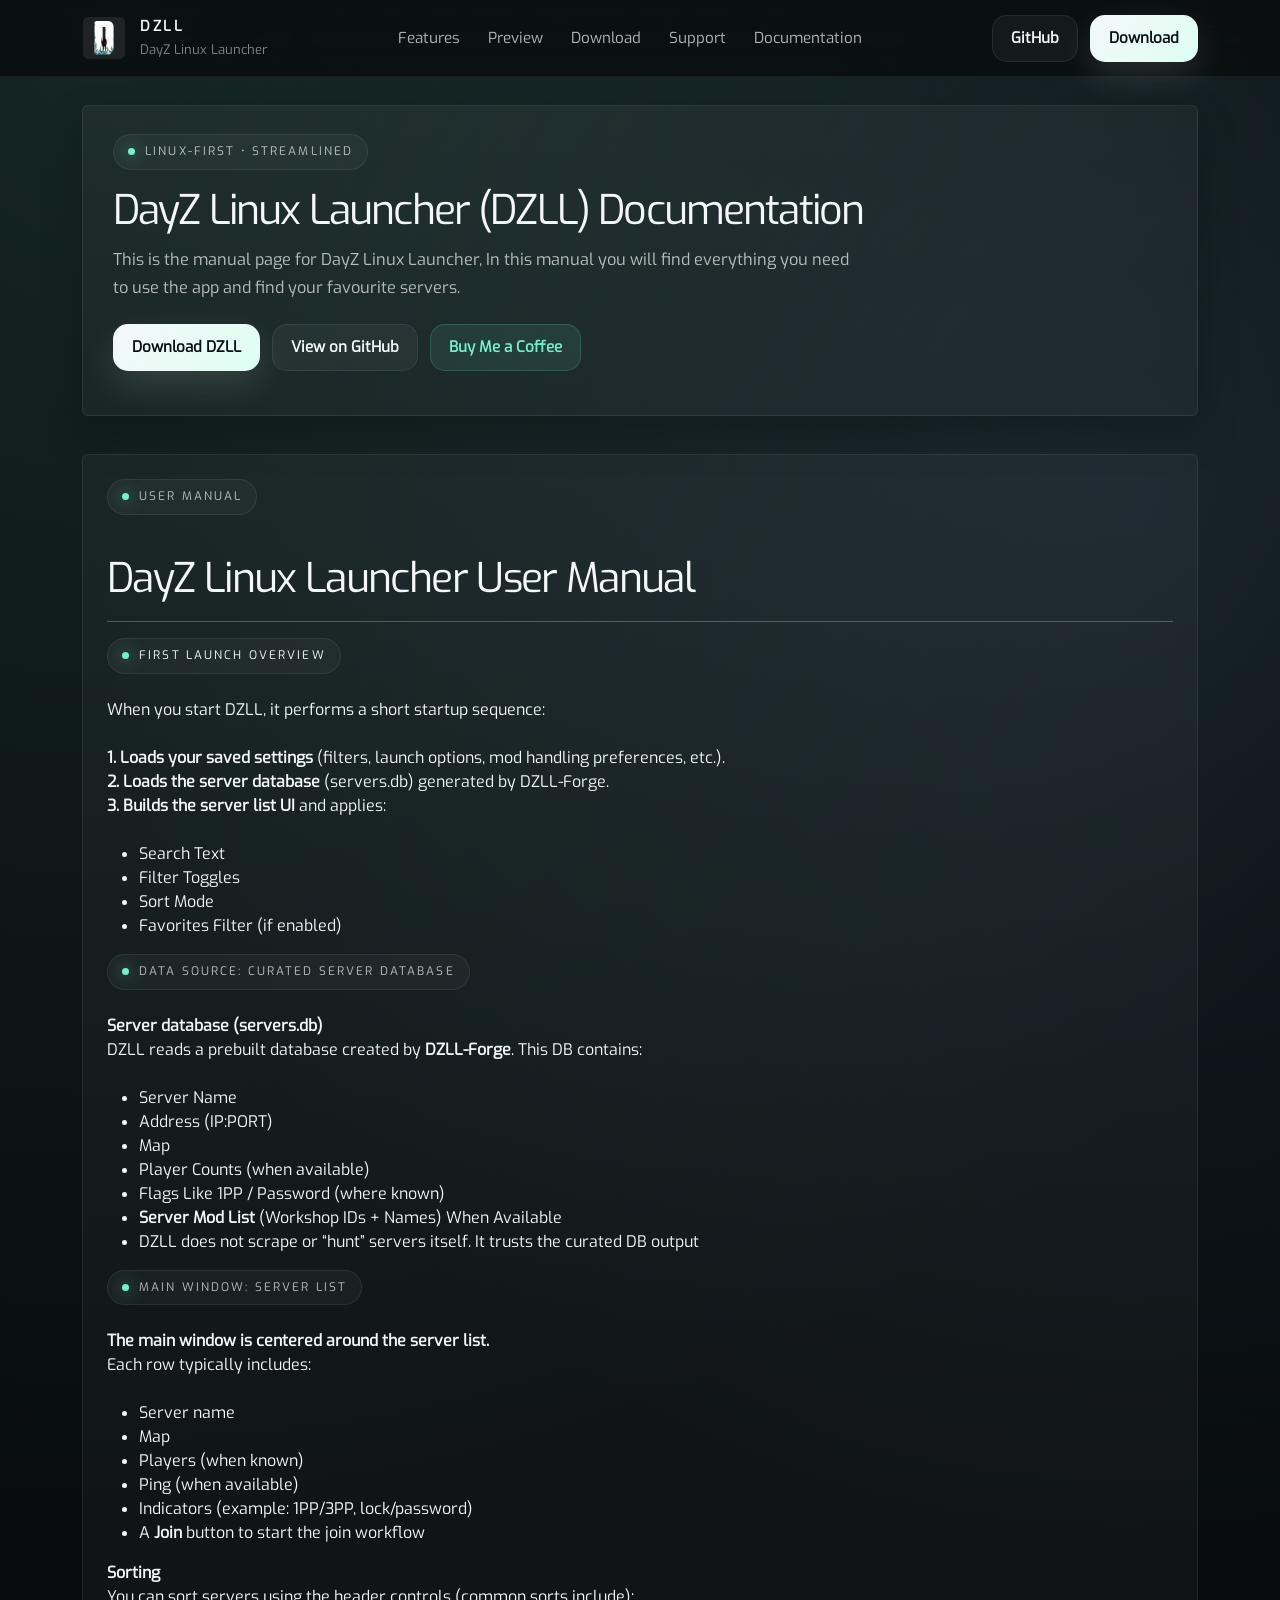
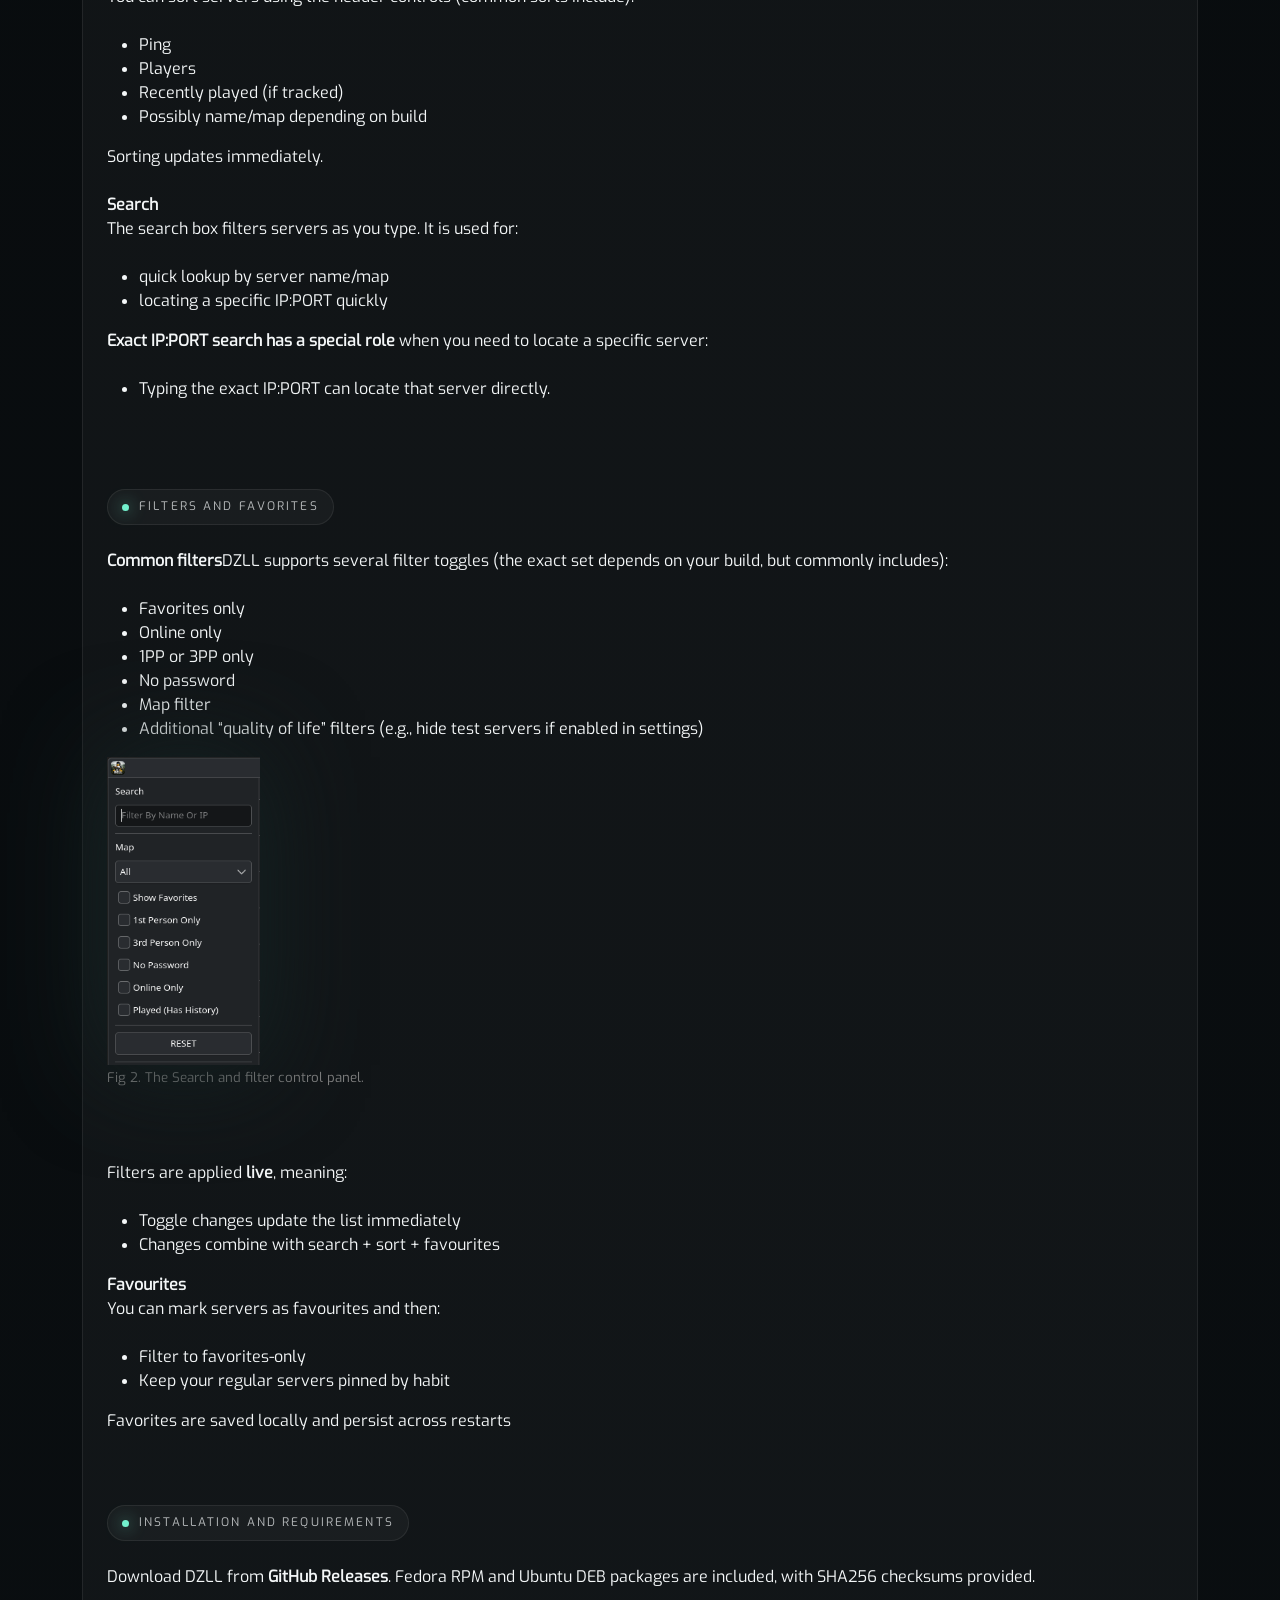
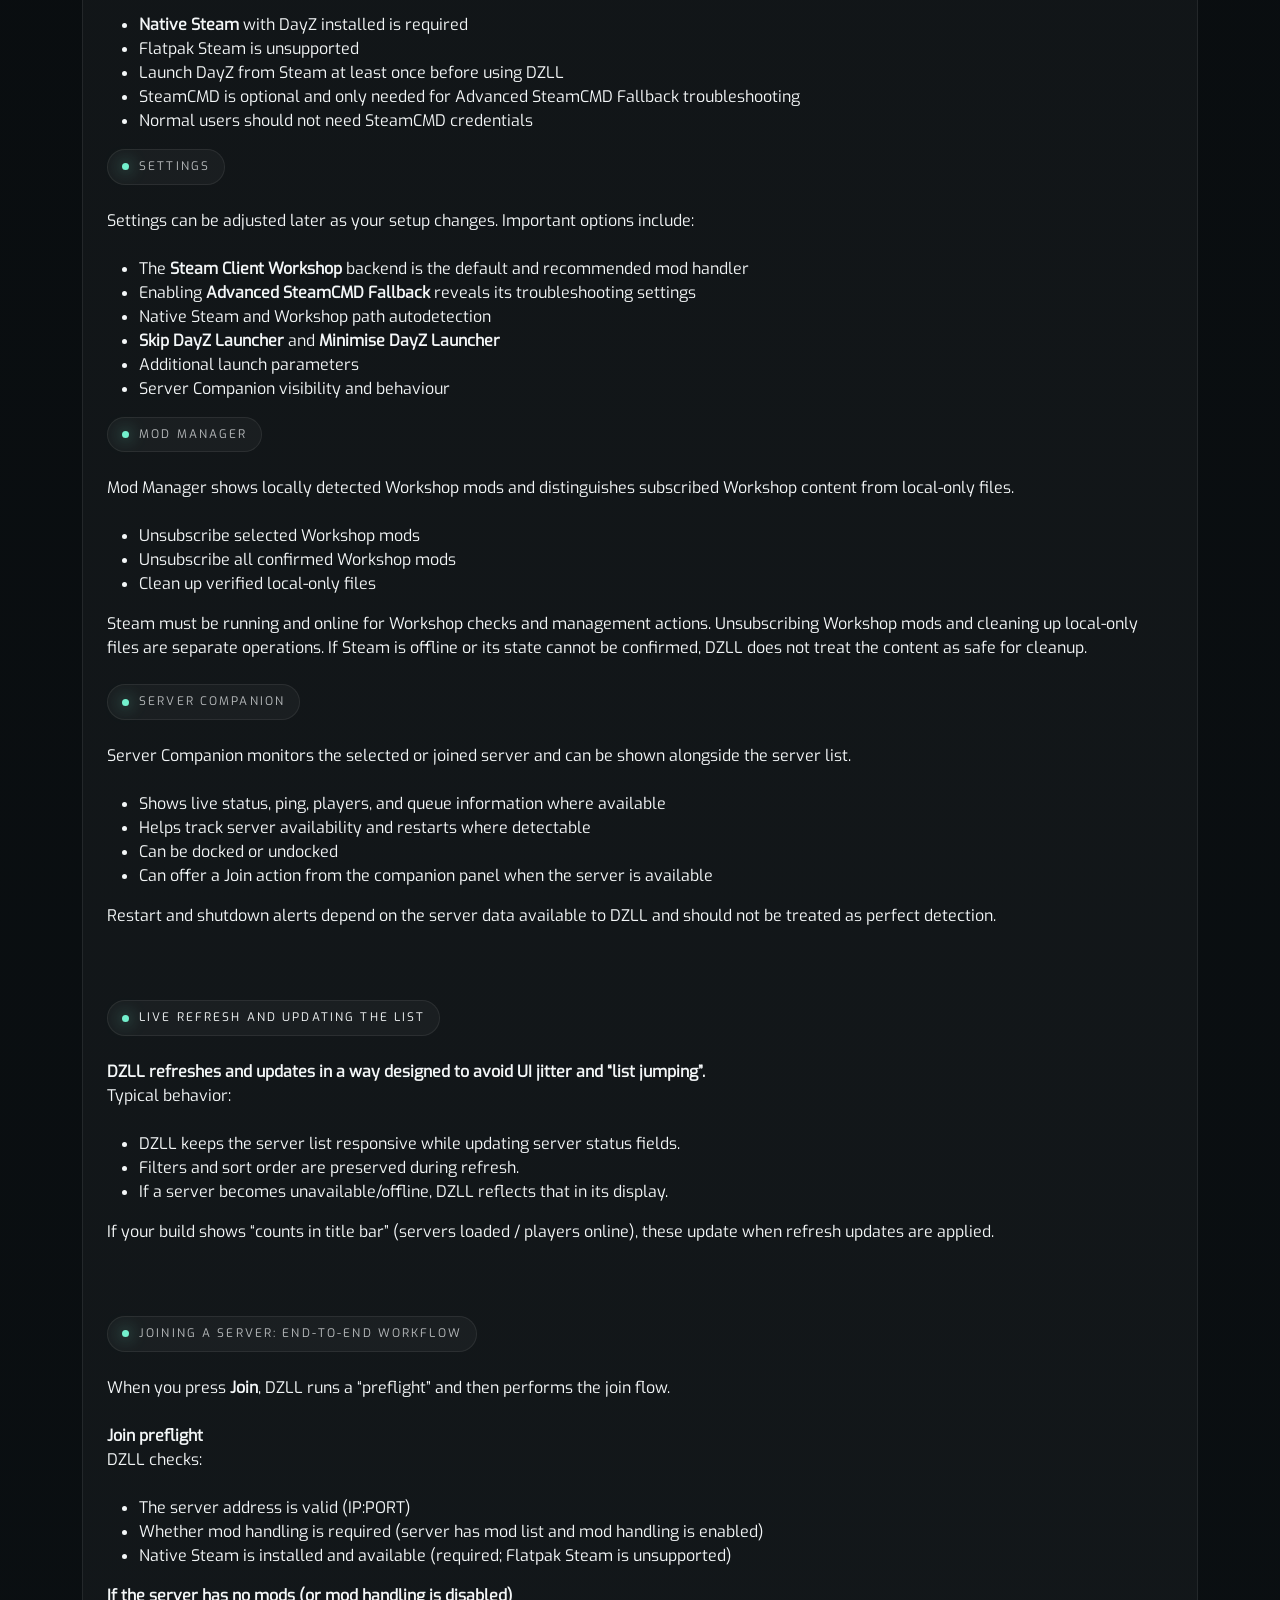
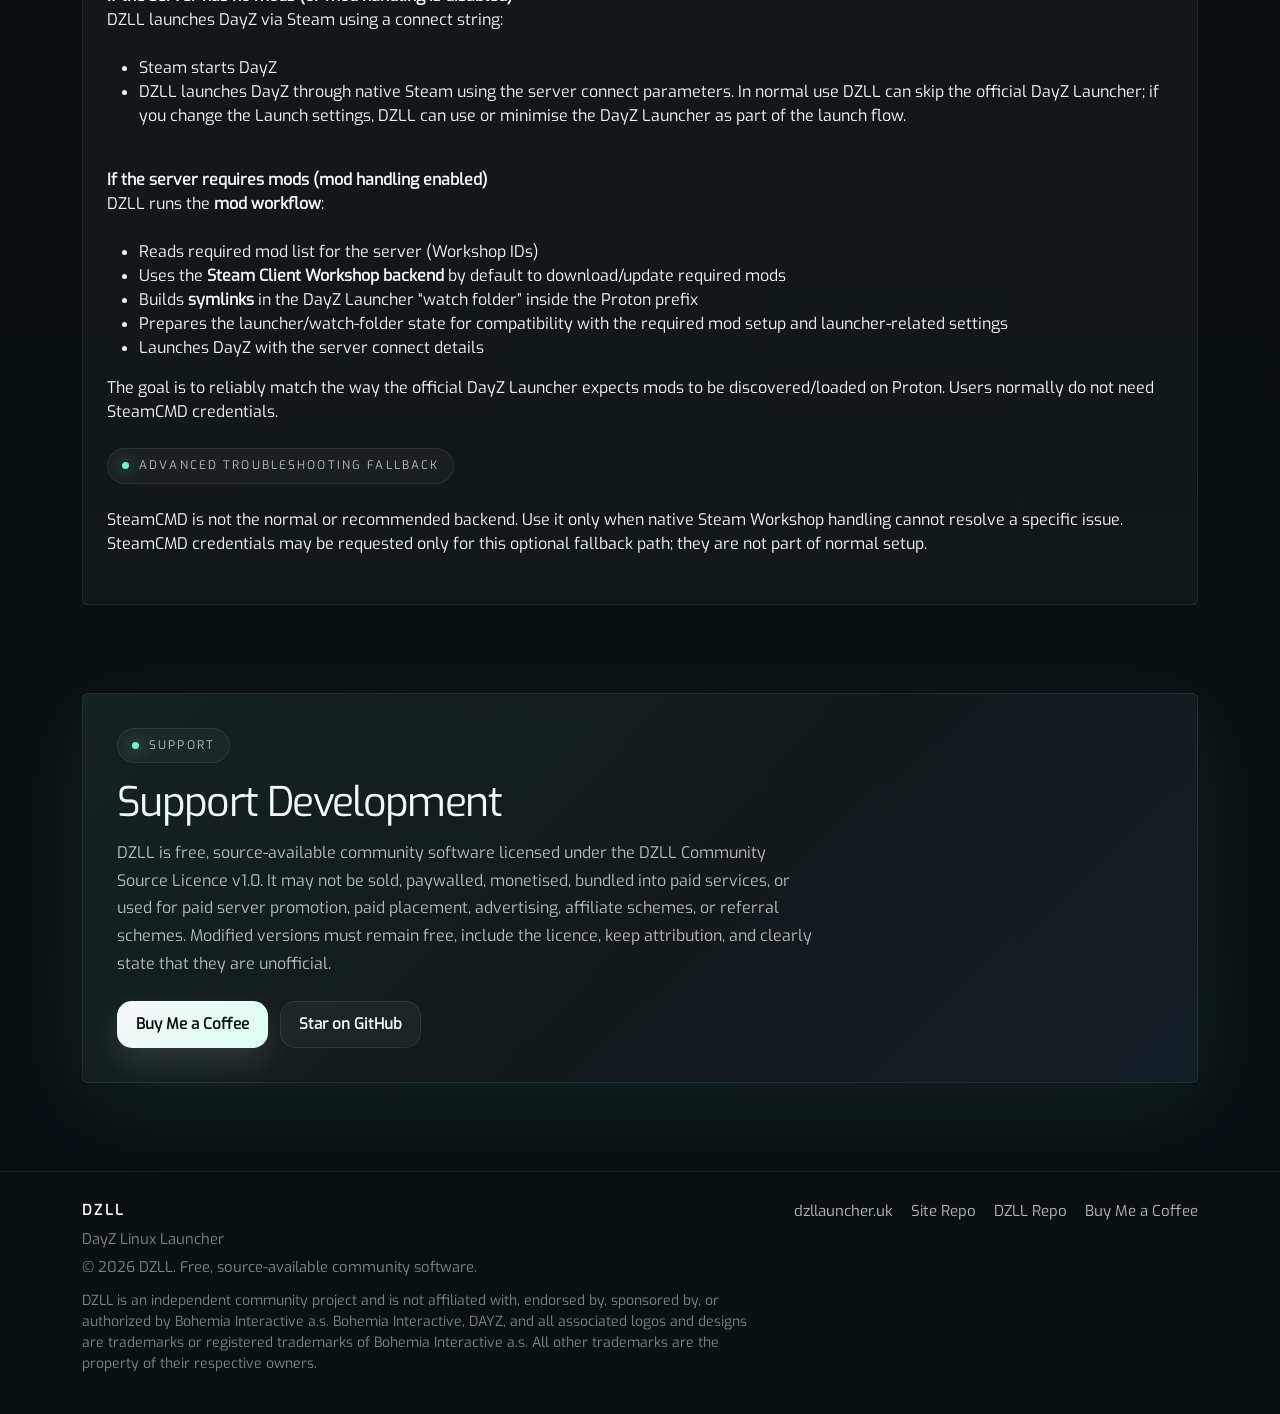
==== commit 71a724af: "Use evergreen release links" ====
--- a/documentation.html
+++ b/documentation.html
@@ -4,15 +4,15 @@
 <head>
     <meta charset="utf-8">
     <meta name="viewport" content="width=device-width, initial-scale=1.0, shrink-to-fit=no">
-    <title>DZLL v0.3.0 Beta — DayZ Linux Launcher</title>
+    <title>DZLL — DayZ Linux Launcher</title>
     <link rel="canonical" href="https://dzllauncher.uk/documentation.html">
     <meta property="og:url" content="https://dzllauncher.uk/documentation.html">
-    <meta name="twitter:title" content="DZLL v0.3.0 Beta - DayZ Linux Launcher">
+    <meta name="twitter:title" content="DZLL - DayZ Linux Launcher">
     <meta name="twitter:card" content="summary_large_image">
     <meta property="og:type" content="website">
-    <meta name="twitter:description" content="DZLL v0.3.0 Beta is free, source-available community software for Linux DayZ players, with native Steam Workshop mod handling.">
-    <meta property="og:image" content="https://dzllauncher.uk/assets/img/OG-Banner.webp">
-    <meta name="description" content="DZLL v0.3.0 Beta is a Linux-first DayZ launcher with native Steam Workshop mod handling and source-available community development.">
+    <meta name="twitter:description" content="DZLL is free, source-available community software for Linux DayZ players, with native Steam Workshop mod handling.">
+    <meta property="og:image" content="https://dzllauncher.uk/assets/img/og-banner-v030.webp">
+    <meta name="description" content="DZLL is a Linux-first DayZ launcher with native Steam Workshop mod handling and source-available community development.">
     <link rel="icon" type="image/png" sizes="512x512" href="assets/img/dzll-icon.png">
     <link rel="stylesheet" href="assets/bootstrap/css/bootstrap.min.css">
     <link rel="stylesheet" href="assets/css/styles.min.css">
@@ -25,17 +25,17 @@
                 <div class="brand-text"><strong style="color: rgb(244, 247, 248);font-family: Exo, sans-serif;">DZLL</strong><span style="font-family: Exo, sans-serif;">DayZ Linux Launcher</span></div>
             </a>
             <nav class="nav"><a href="index.html#features">Features</a><a href="index.html#preview">Preview</a><a href="index.html#download">Download</a><a href="index.html#support">Support</a><a href="documentation.html">Documentation</a></nav>
-            <div class="header-actions"><a class="btn btn-secondary" role="button" href="https://github.com/Berry-Dingle/DayZ-Linux-Launcher" target="_blank" rel="noopener">GitHub</a><a class="btn btn-primary" role="button" href="https://github.com/Berry-Dingle/DayZ-Linux-Launcher/releases/tag/v0.3.0-beta" target="_blank" rel="noopener">Download</a></div>
+            <div class="header-actions"><a class="btn btn-secondary" role="button" href="https://github.com/Berry-Dingle/DayZ-Linux-Launcher" target="_blank" rel="noopener">GitHub</a><a class="btn btn-primary" role="button" href="https://github.com/Berry-Dingle/DayZ-Linux-Launcher/releases" target="_blank" rel="noopener">Download</a></div>
         </div>
     </header>
     <main id="top">
         <section class="hero">
             <div class="container">
                 <div class="hero-copy" style="font-family: Exo, sans-serif;">
-                    <div class="eyebrow"><span>v0.3.0 Beta • Linux-first • StREAMLINED</span></div>
+                    <div class="eyebrow"><span>Linux-first • StREAMLINED</span></div>
                     <h1>DayZ Linux Launcher (DZLL) Documentation</h1>
                     <p>This is the manual page for DayZ Linux Launcher, In this manual you will find everything you need<br>to use the app and find your favourite servers. </p>
-                    <div class="hero-actions"><a class="btn btn-primary" role="button" href="https://github.com/Berry-Dingle/DayZ-Linux-Launcher/releases/tag/v0.3.0-beta" target="_blank" rel="noopener">Download DZLL</a><a class="btn btn-secondary" role="button" href="https://github.com/Berry-Dingle/DayZ-Linux-Launcher" target="_blank" rel="noopener">View on GitHub</a><a class="btn btn-subtle" role="button" href="https://buymeacoffee.com/berry.dingle" target="_blank" rel="noopener">Buy Me a Coffee</a></div>
+                    <div class="hero-actions"><a class="btn btn-primary" role="button" href="https://github.com/Berry-Dingle/DayZ-Linux-Launcher/releases" target="_blank" rel="noopener">Download DZLL</a><a class="btn btn-secondary" role="button" href="https://github.com/Berry-Dingle/DayZ-Linux-Launcher" target="_blank" rel="noopener">View on GitHub</a><a class="btn btn-subtle" role="button" href="https://buymeacoffee.com/berry.dingle" target="_blank" rel="noopener">Buy Me a Coffee</a></div>
                     <div class="hero-meta"></div>
                 </div>
             </div>
@@ -117,7 +117,7 @@
                     </ul>
                     <p>Favorites are saved locally and persist across restarts<br><br><br><br></p>
                     <div class="eyebrow"><span>Installation and Requirements</span></div>
-                    <p><br>Download DZLL v0.3.0 Beta from <strong>GitHub Releases</strong>. Fedora RPM and Ubuntu DEB packages are included, with SHA256 checksums provided.<br><br></p>
+                    <p><br>Download DZLL from <strong>GitHub Releases</strong>. Fedora RPM and Ubuntu DEB packages are included, with SHA256 checksums provided.<br><br></p>
                     <ul>
                         <li><strong>Native Steam</strong> with DayZ installed is required</li>
                         <li>Flatpak Steam is unsupported</li>
@@ -199,7 +199,7 @@
     </main>
     <footer class="site-footer">
         <div class="container footer-inner">
-            <div class="footer-brand"><strong>DZLL</strong><span>DayZ Linux Launcher • v0.3.0 Beta</span><span class="copyright">© 2026 DZLL. Free, source-available community software.</span><small style="display:block;max-width:75ch;margin-top:12px;color:var(--soft);">DZLL is an independent community project and is not affiliated with, endorsed by, sponsored by, or authorized by Bohemia Interactive a.s. Bohemia Interactive, DAYZ, and all associated logos and designs are trademarks or registered trademarks of Bohemia Interactive a.s. All other trademarks are the property of their respective owners.</small></div>
+            <div class="footer-brand"><strong>DZLL</strong><span>DayZ Linux Launcher</span><span class="copyright">© 2026 DZLL. Free, source-available community software.</span><small style="display:block;max-width:75ch;margin-top:12px;color:var(--soft);">DZLL is an independent community project and is not affiliated with, endorsed by, sponsored by, or authorized by Bohemia Interactive a.s. Bohemia Interactive, DAYZ, and all associated logos and designs are trademarks or registered trademarks of Bohemia Interactive a.s. All other trademarks are the property of their respective owners.</small></div>
             <div class="footer-links"><a href="https://dzllauncher.uk" target="_blank" rel="noopener">dzllauncher.uk</a><a href="https://github.com/Berry-Dingle/dzllauncher.uk" target="_blank" rel="noopener">Site Repo</a><a href="https://github.com/Berry-Dingle/DayZ-Linux-Launcher" target="_blank" rel="noopener">DZLL Repo</a><a href="https://buymeacoffee.com/berry.dingle" target="_blank" rel="noopener">Buy Me a Coffee</a></div>
         </div>
     </footer>
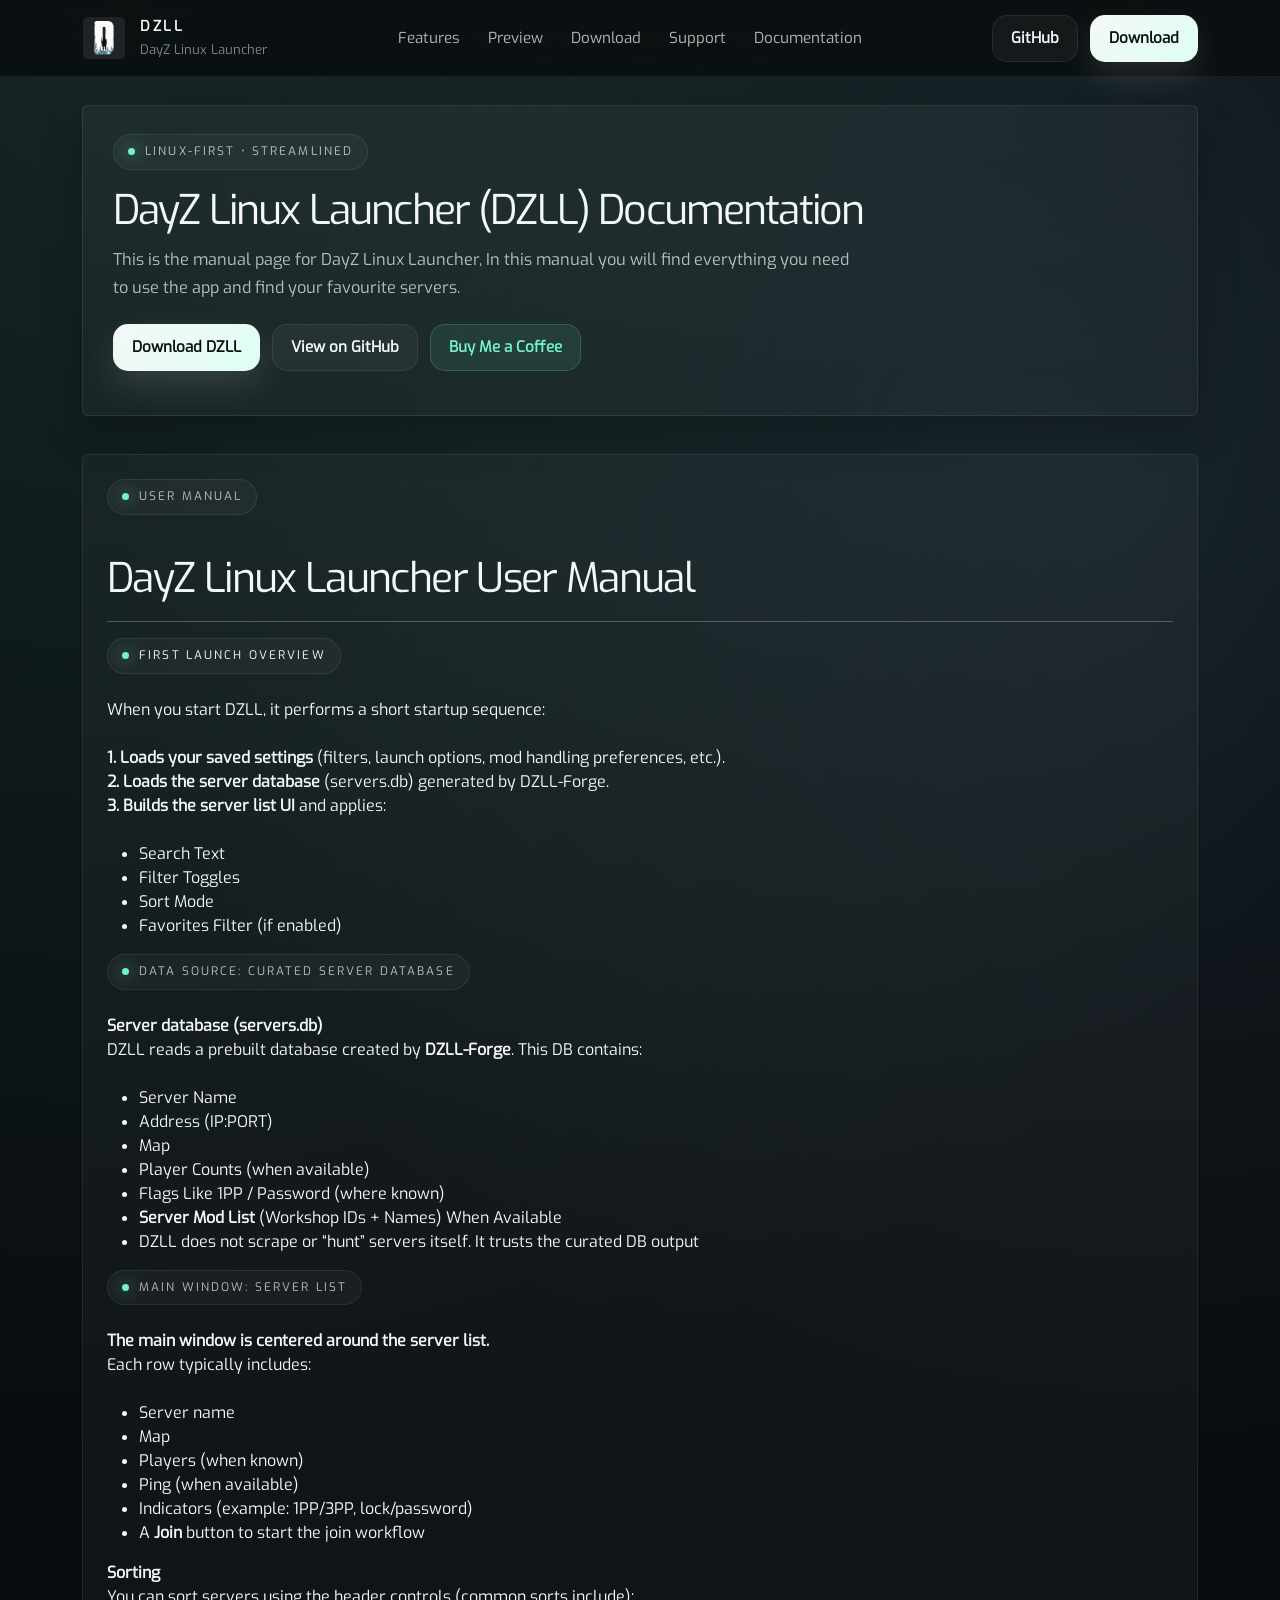
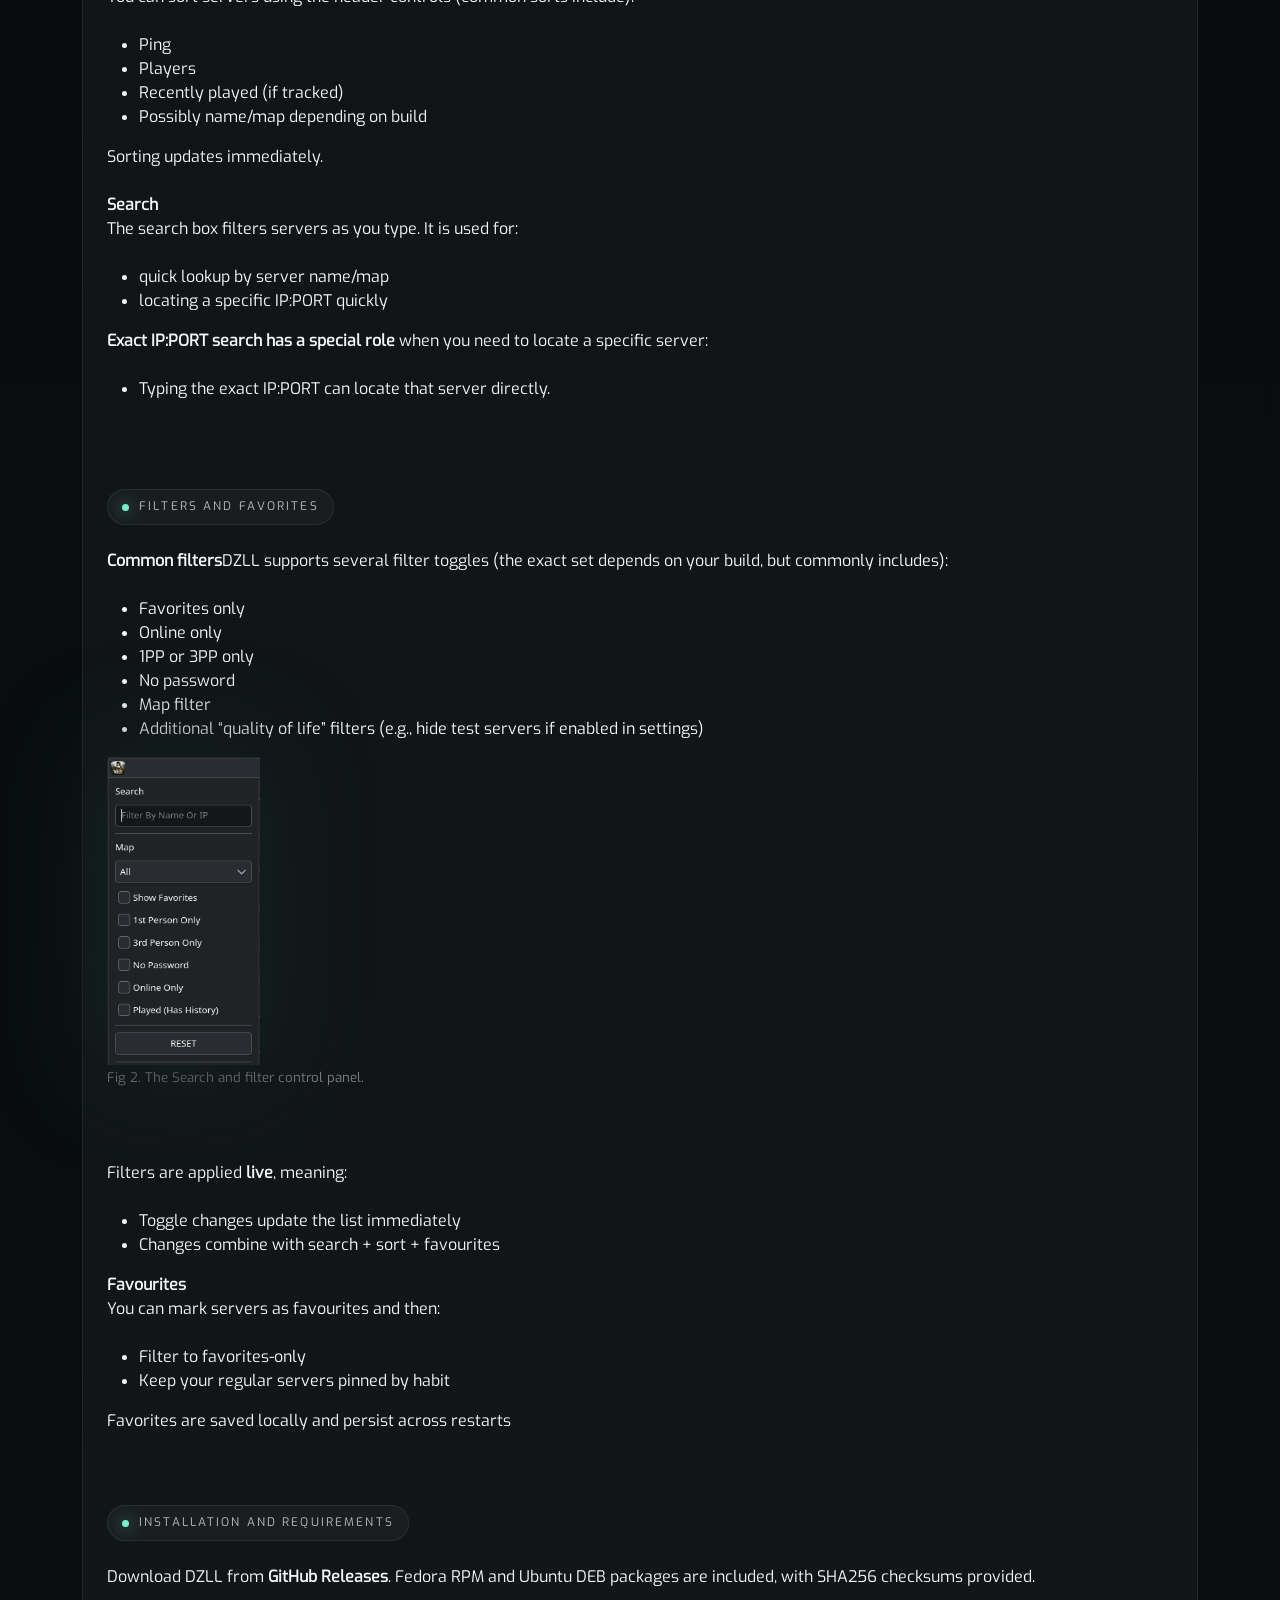
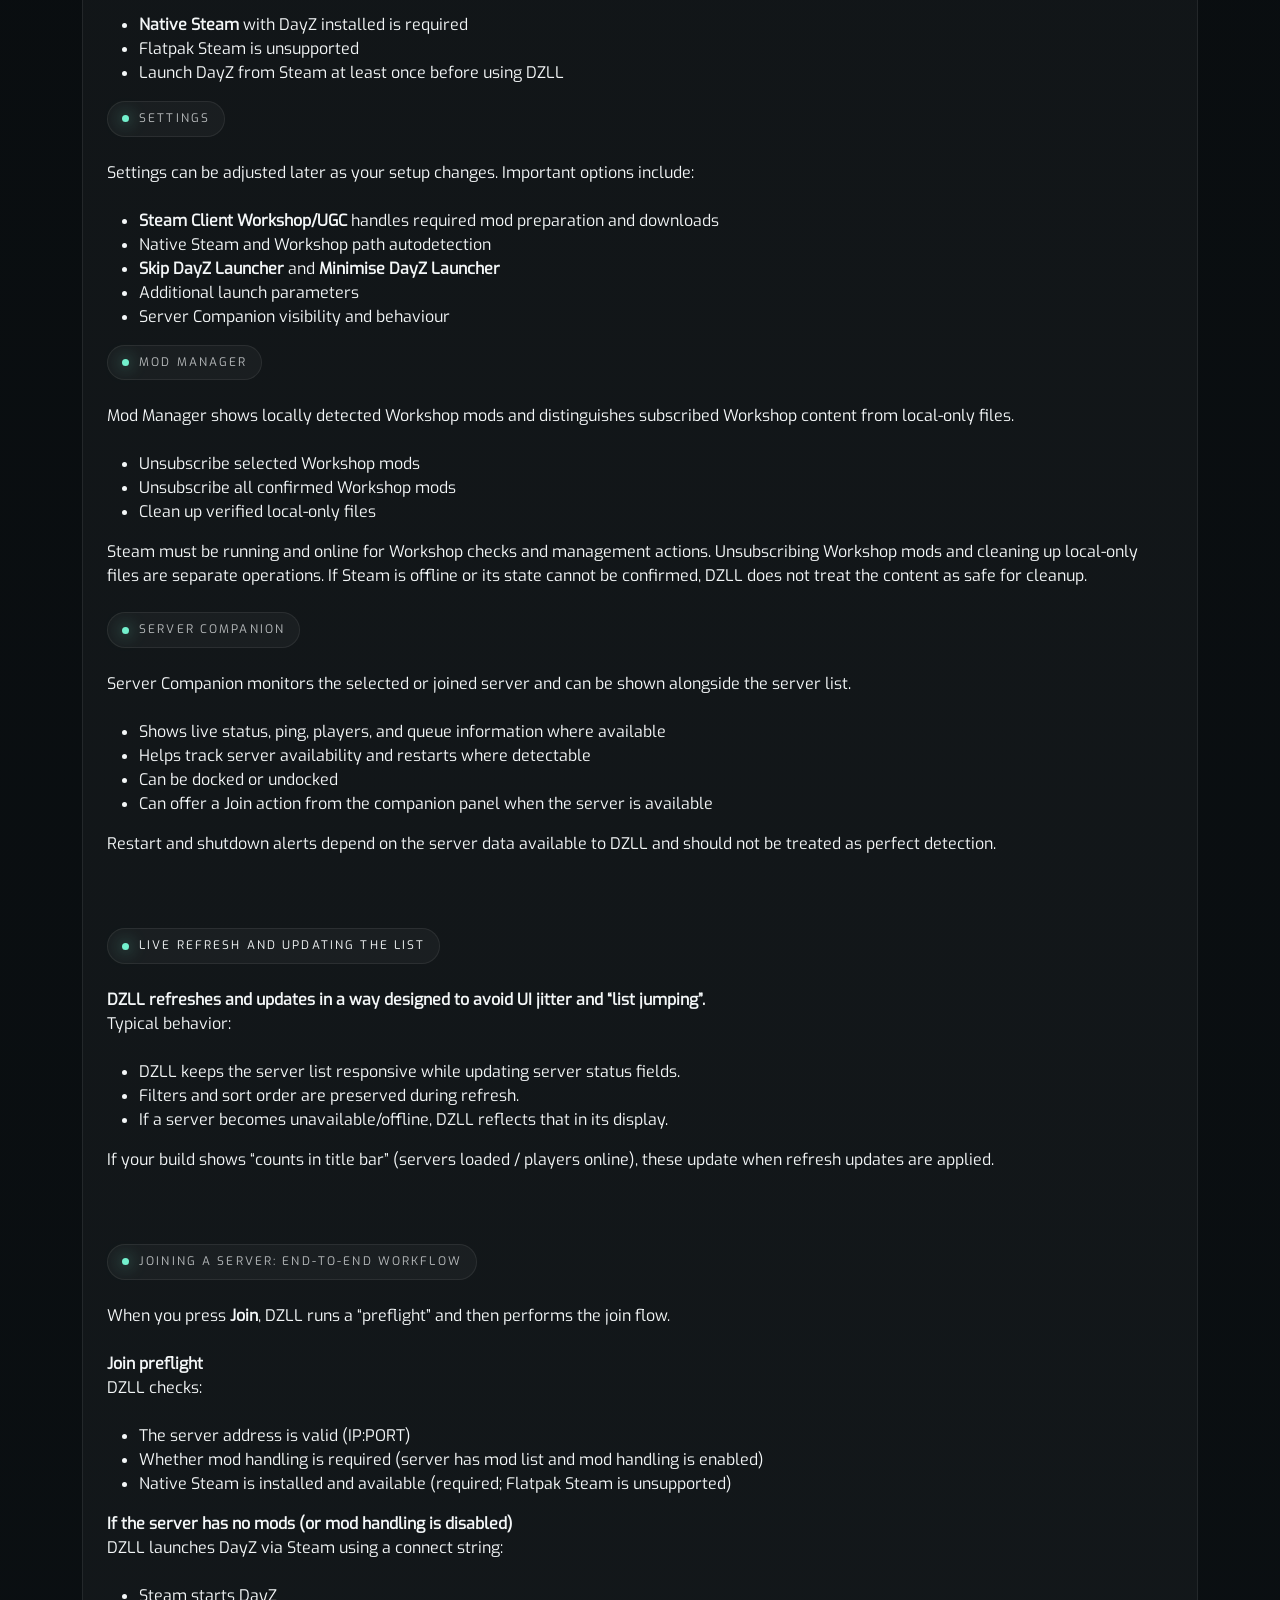
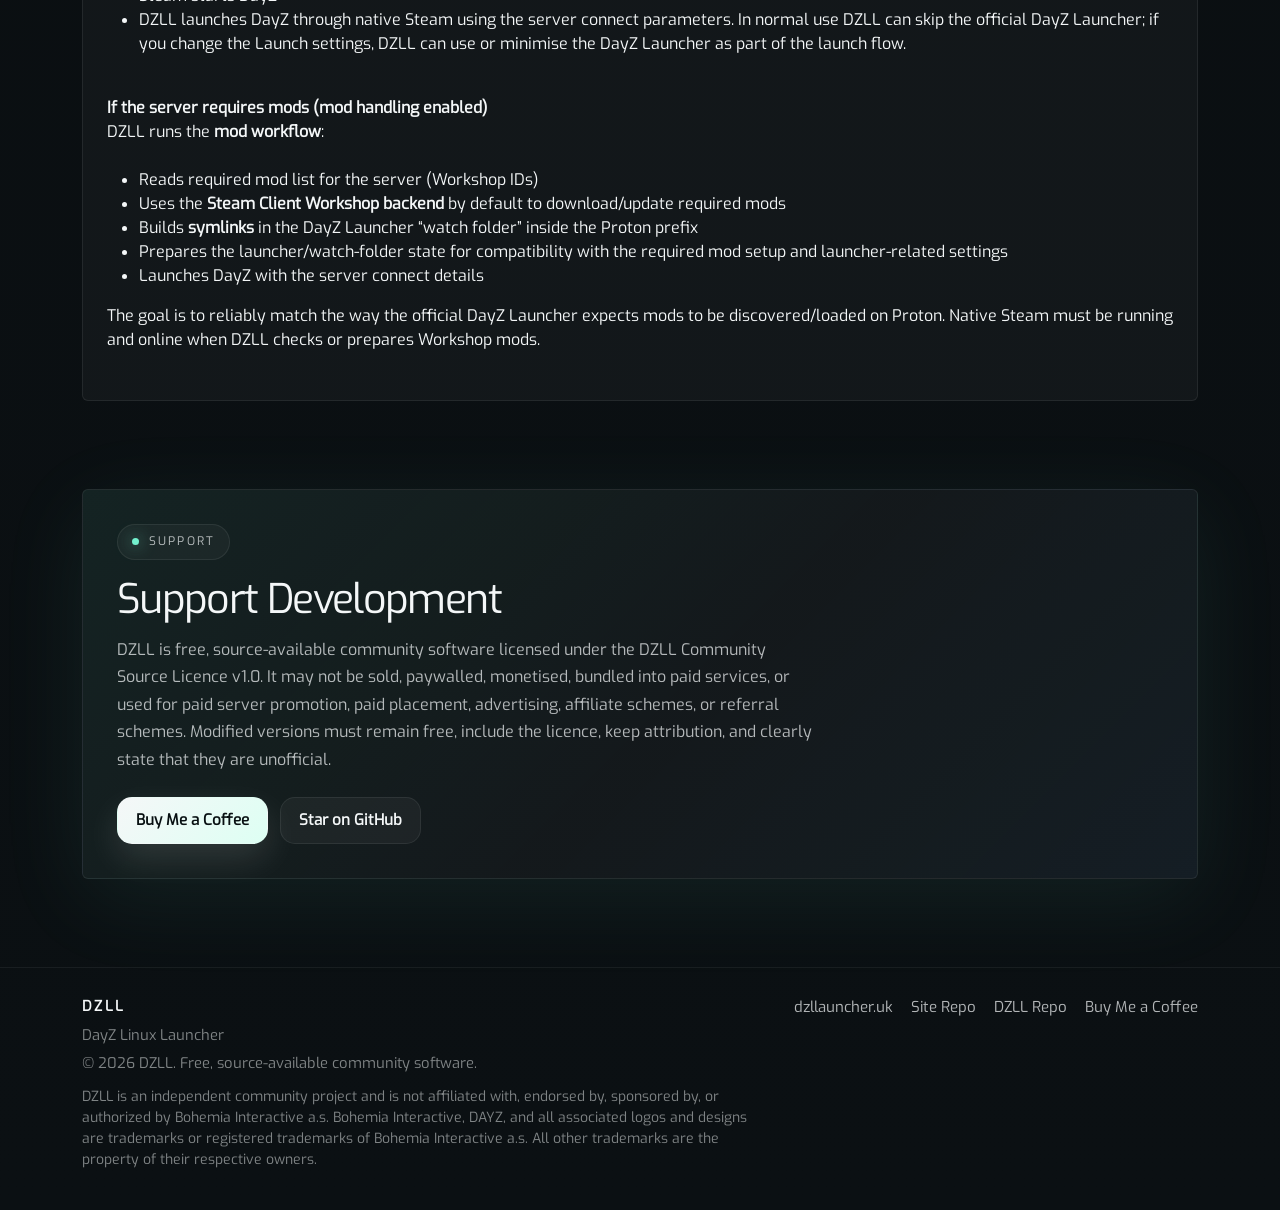
==== commit 95121c62: "Remove stale SteamCMD website content" ====
--- a/documentation.html
+++ b/documentation.html
@@ -122,14 +122,11 @@
                         <li><strong>Native Steam</strong> with DayZ installed is required</li>
                         <li>Flatpak Steam is unsupported</li>
                         <li>Launch DayZ from Steam at least once before using DZLL</li>
-                        <li>SteamCMD is optional and only needed for Advanced SteamCMD Fallback troubleshooting</li>
-                        <li>Normal users should not need SteamCMD credentials</li>
                     </ul>
                     <div class="eyebrow"><span>Settings</span></div>
                     <p><br>Settings can be adjusted later as your setup changes. Important options include:<br><br></p>
                     <ul>
-                        <li>The <strong>Steam Client Workshop</strong> backend is the default and recommended mod handler</li>
-                        <li>Enabling <strong>Advanced SteamCMD Fallback</strong> reveals its troubleshooting settings</li>
+                        <li><strong>Steam Client Workshop/UGC</strong> handles required mod preparation and downloads</li>
                         <li>Native Steam and Workshop path autodetection</li>
                         <li><strong>Skip DayZ Launcher</strong> and <strong>Minimise DayZ Launcher</strong></li>
                         <li>Additional launch parameters</li>
@@ -180,9 +177,7 @@
                         <li>Prepares the launcher/watch-folder state for compatibility with the required mod setup and launcher-related settings</li>
                         <li>Launches DayZ with the server connect details</li>
                     </ul>
-                    <p>The goal is to reliably match the way the official DayZ Launcher expects mods to be discovered/loaded on Proton. Users normally do not need SteamCMD credentials.<br><br></p>
-                    <div class="eyebrow"><span>Advanced Troubleshooting Fallback</span></div>
-                    <p><br>SteamCMD is not the normal or recommended backend. Use it only when native Steam Workshop handling cannot resolve a specific issue. SteamCMD credentials may be requested only for this optional fallback path; they are not part of normal setup.<br><br></p>
+                    <p>The goal is to reliably match the way the official DayZ Launcher expects mods to be discovered/loaded on Proton. Native Steam must be running and online when DZLL checks or prepares Workshop mods.<br><br></p>
                 </div>
             </div>
         </section>
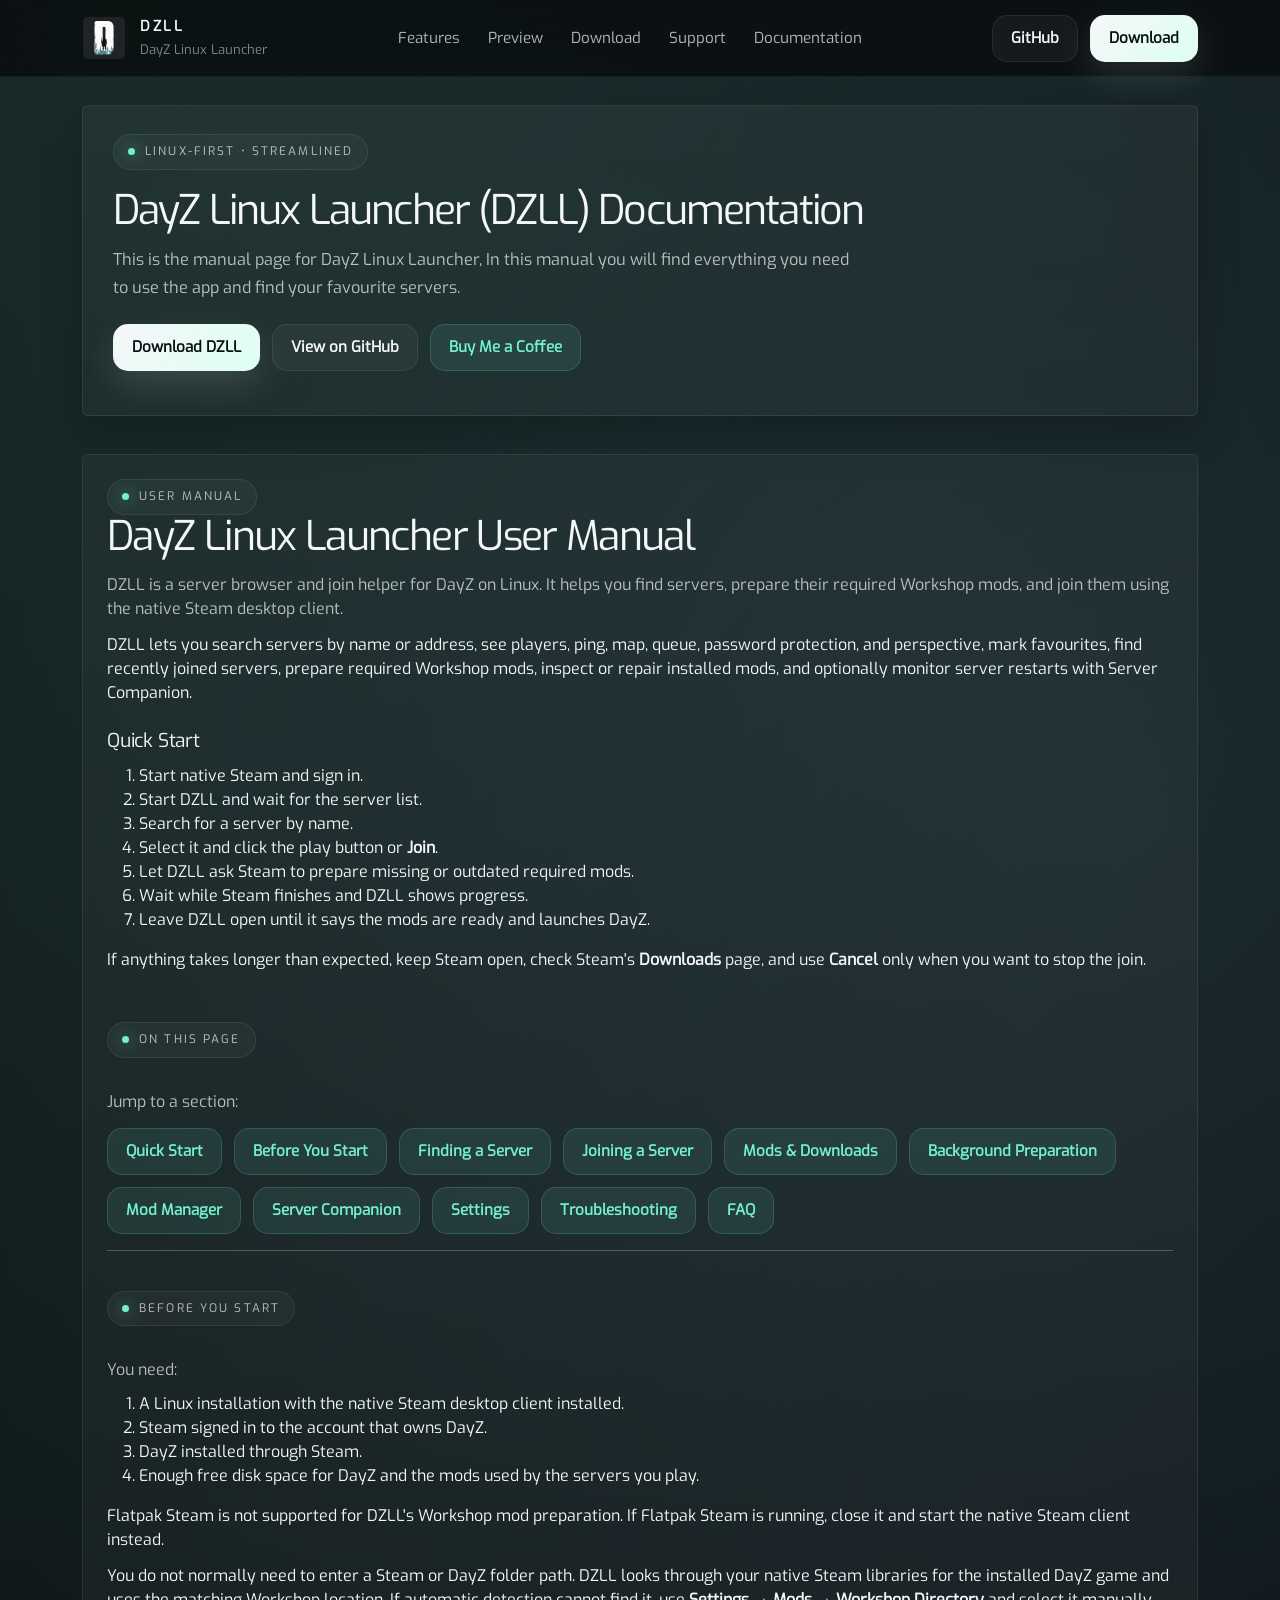
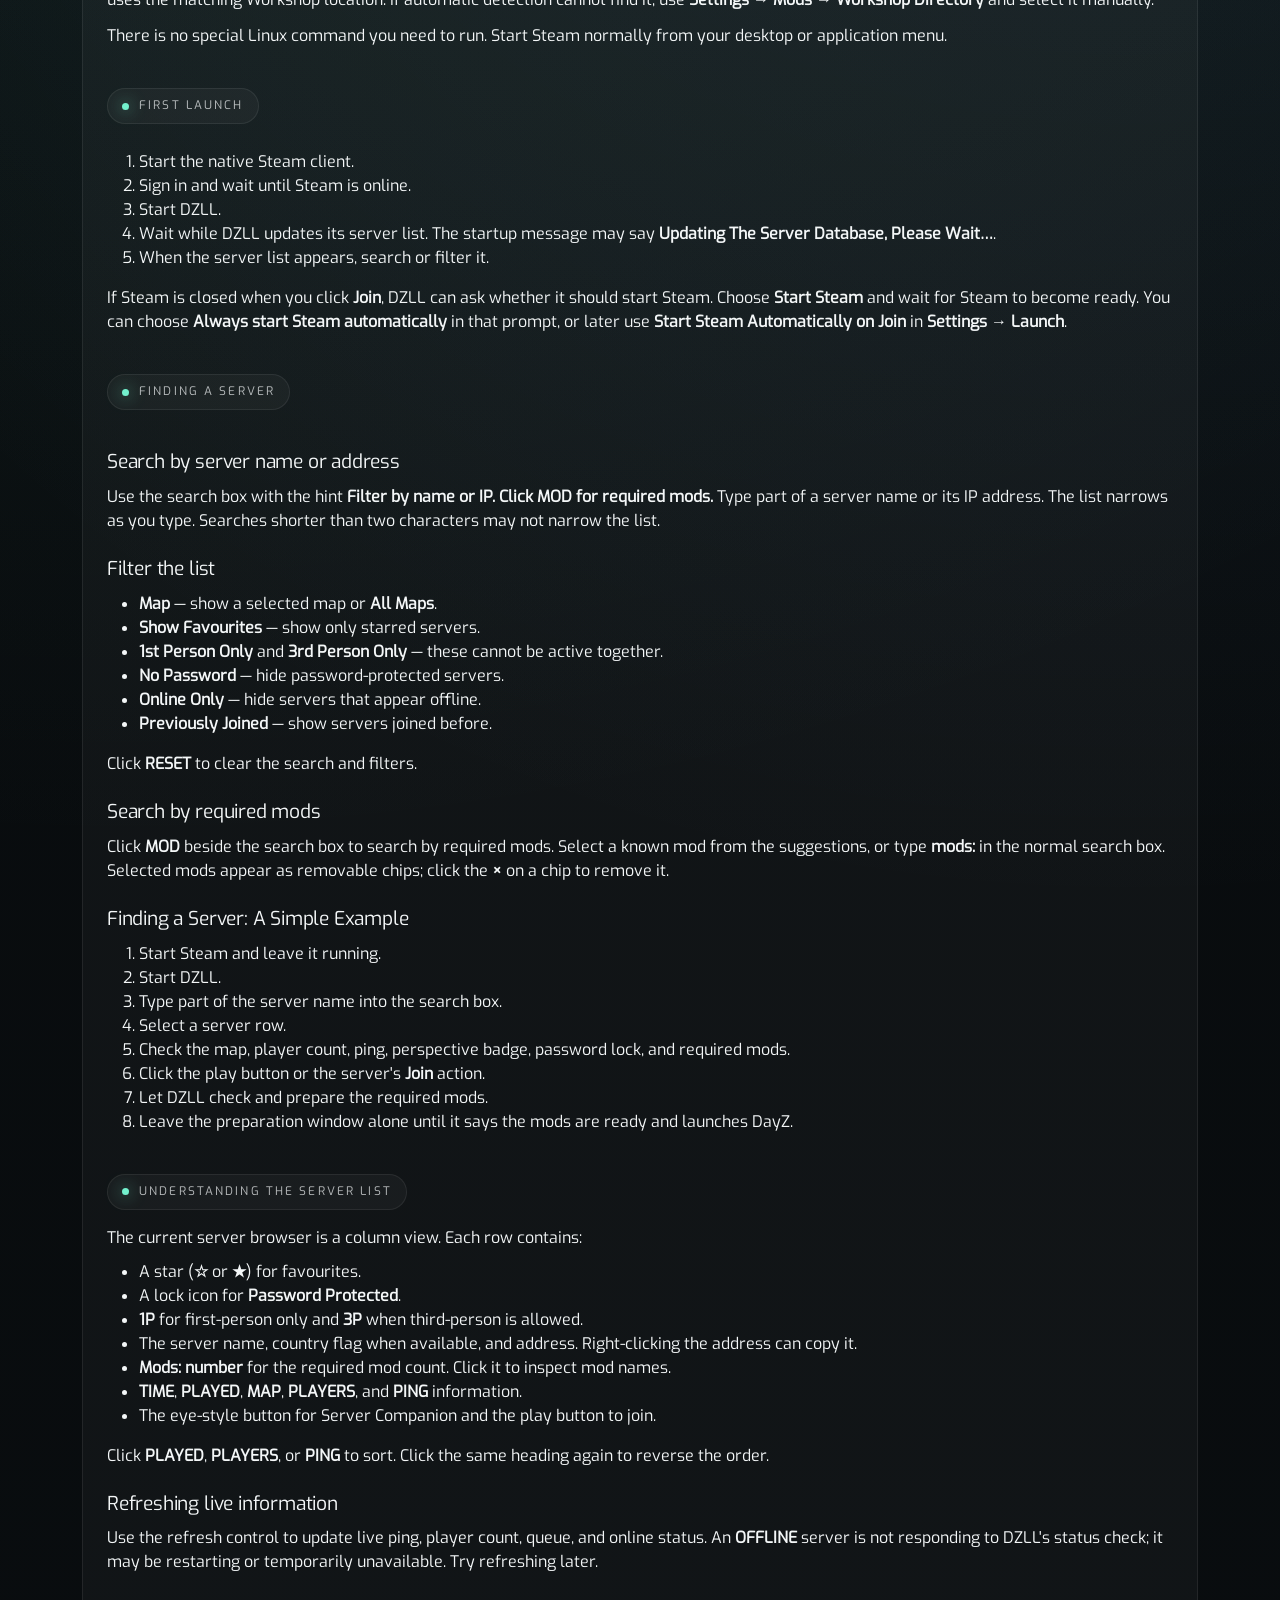
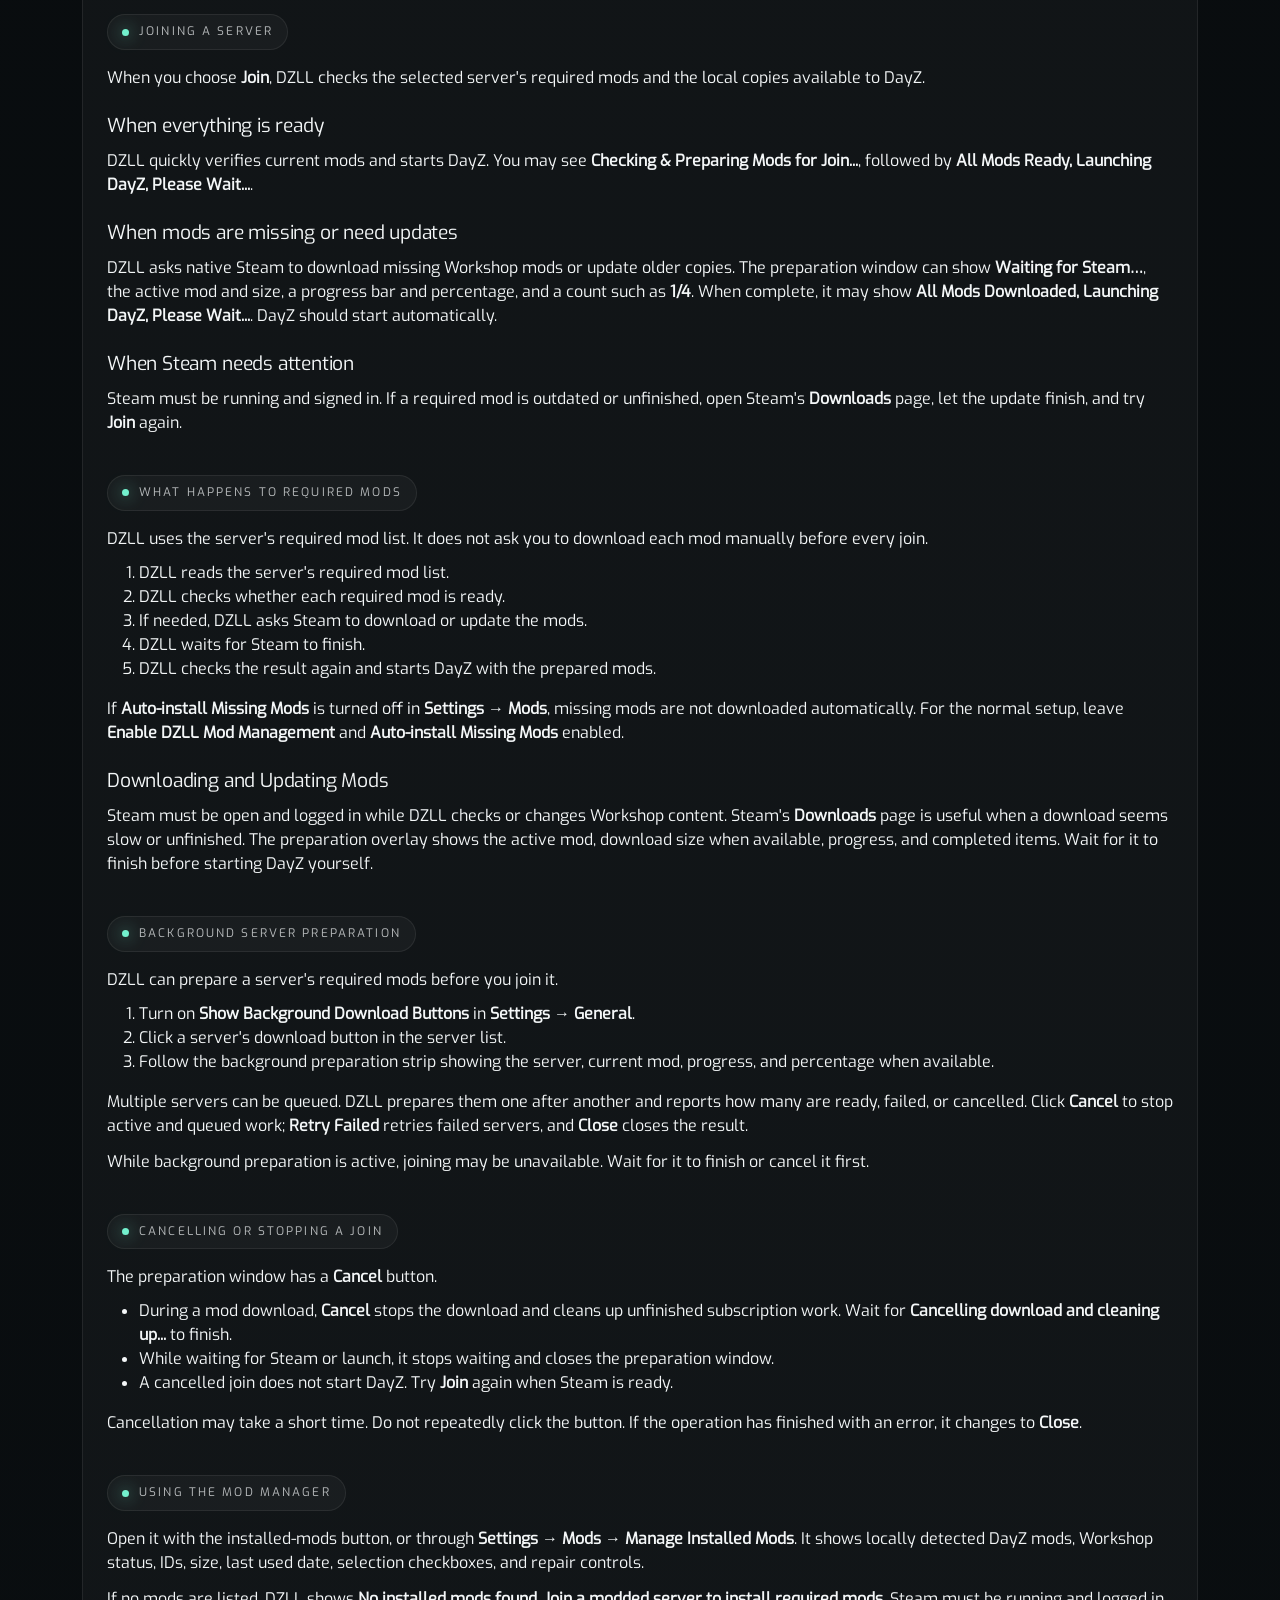
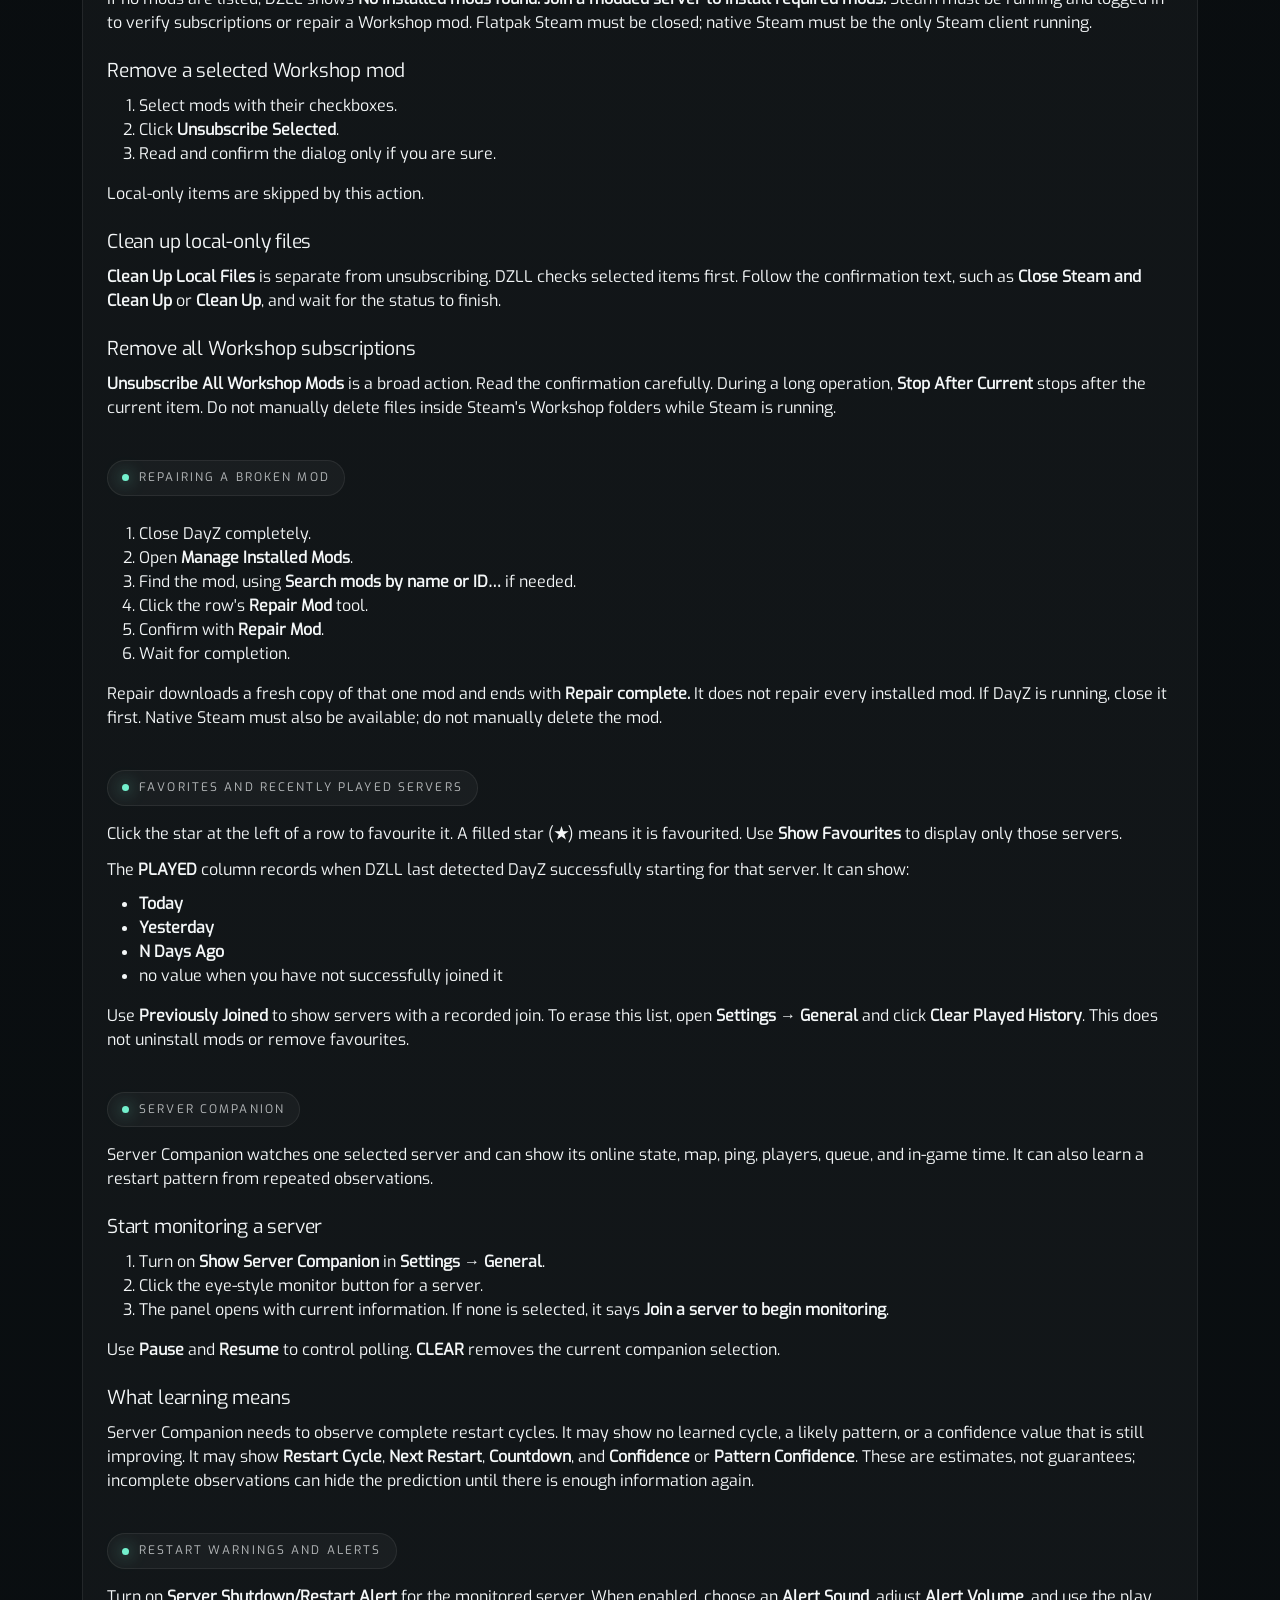
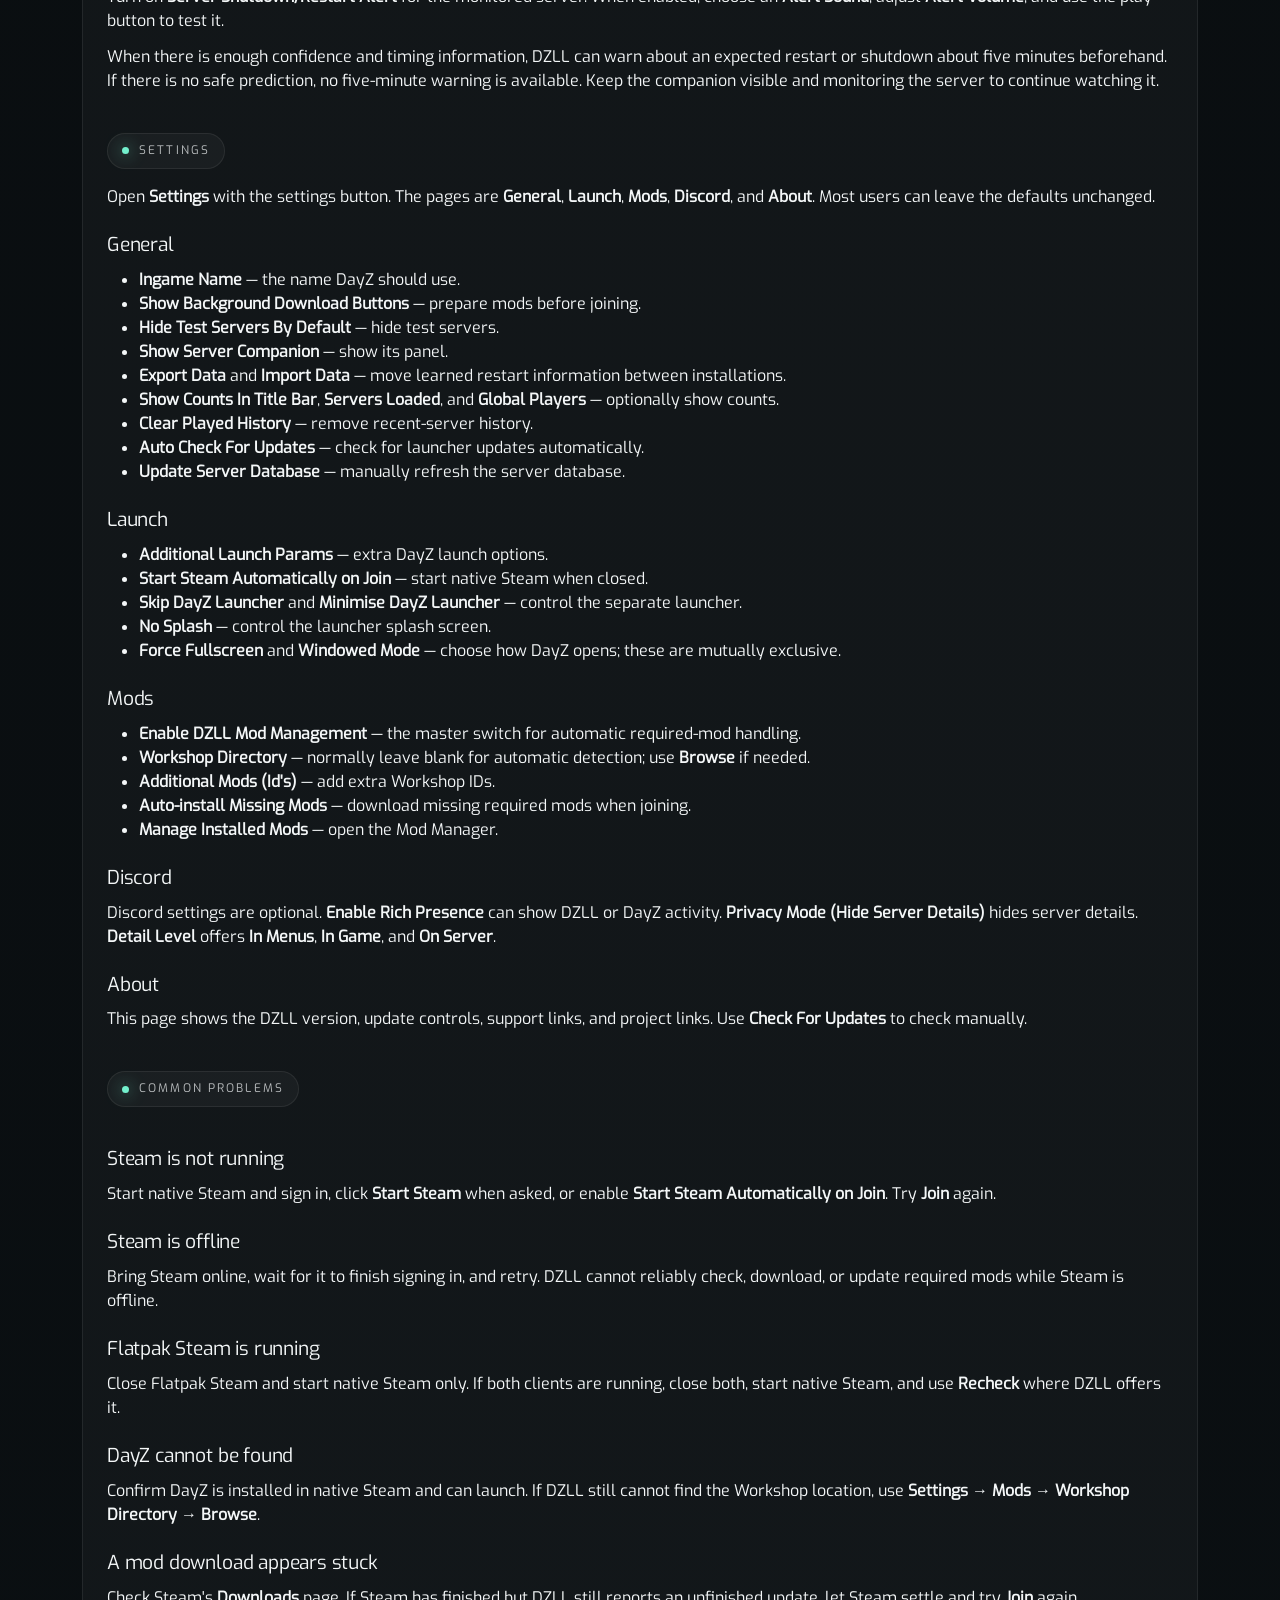
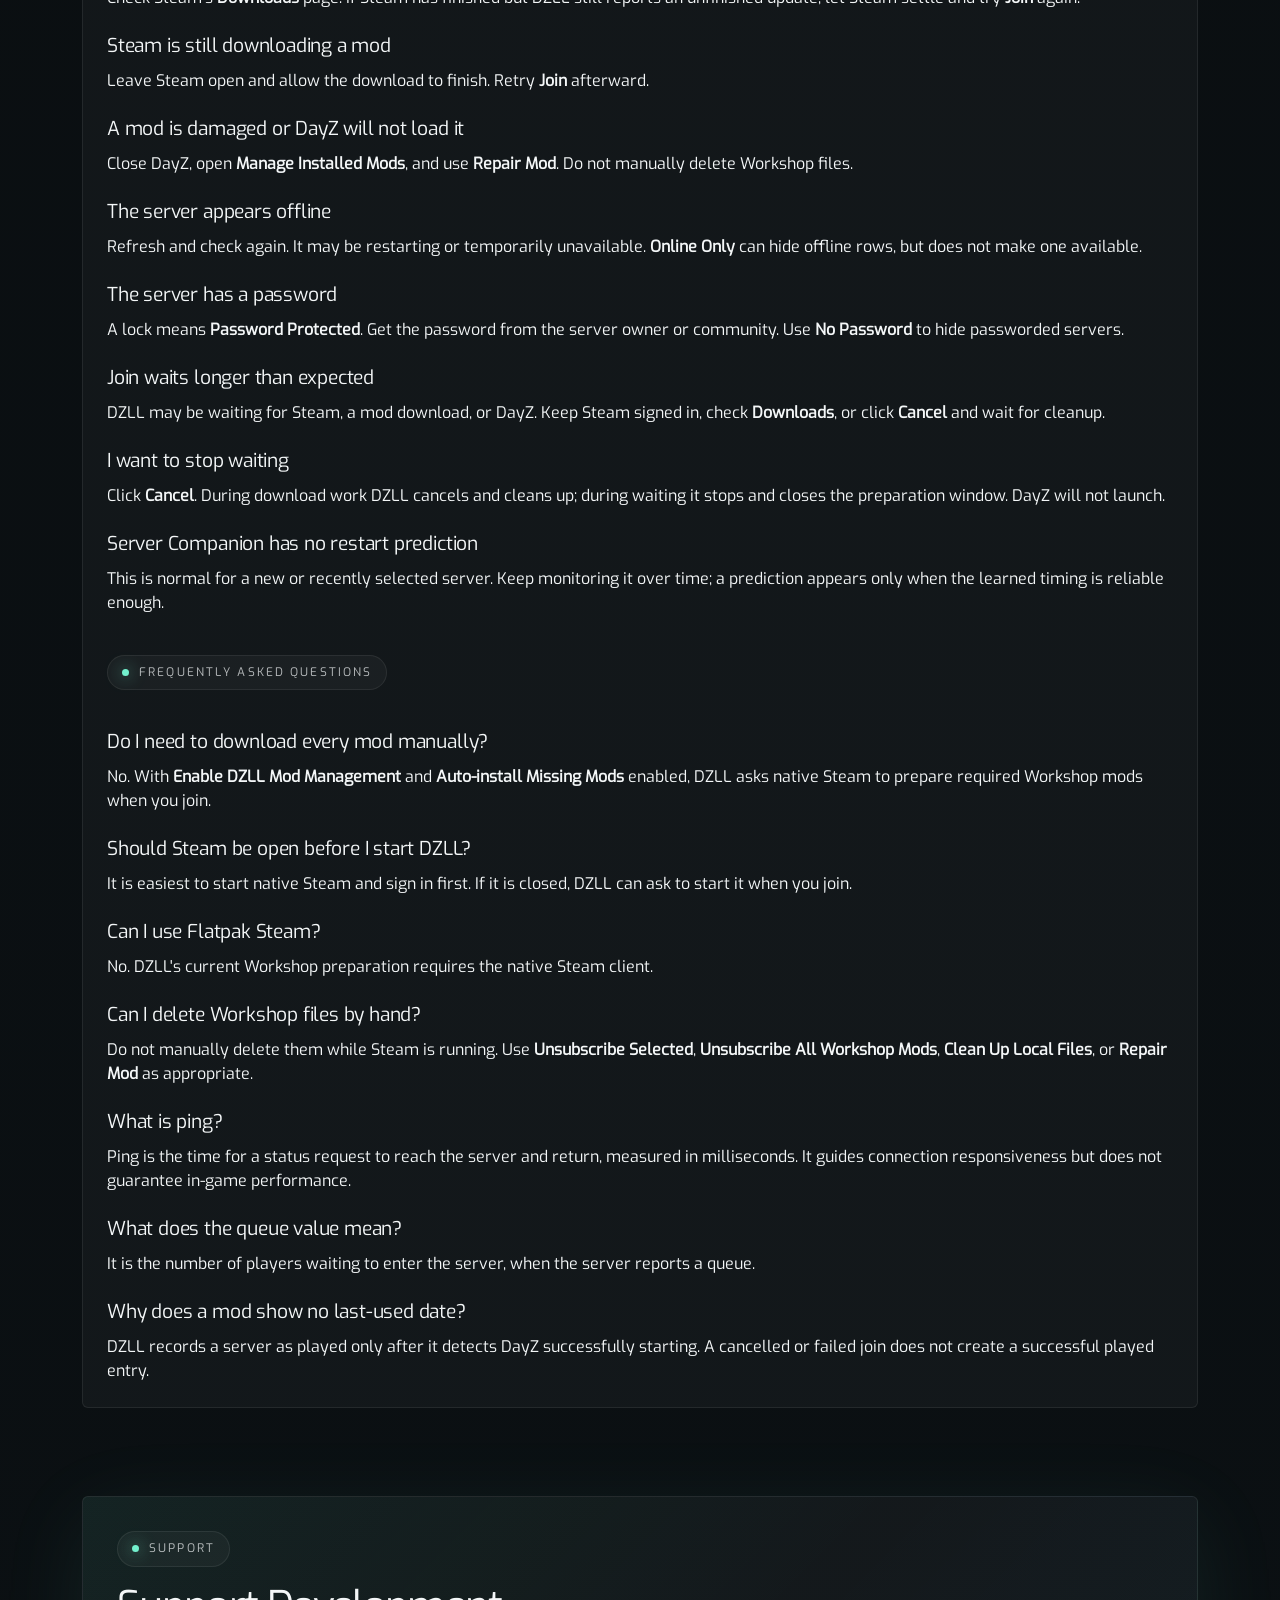
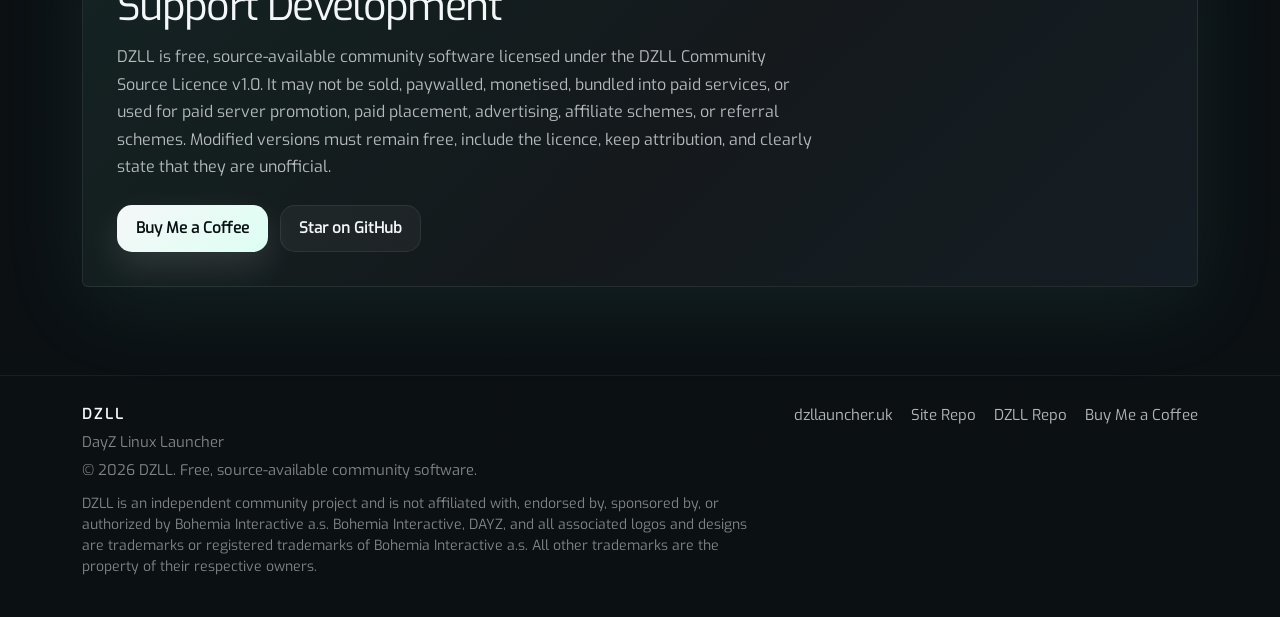
==== commit c6059c58: "Rewrite website user documentation" ====
--- a/documentation.html
+++ b/documentation.html
@@ -16,6 +16,70 @@
     <link rel="icon" type="image/png" sizes="512x512" href="assets/img/dzll-icon.png">
     <link rel="stylesheet" href="assets/bootstrap/css/bootstrap.min.css">
     <link rel="stylesheet" href="assets/css/styles.min.css">
+    <style>
+        .docs-card [id],
+        .docs-card > section {
+            scroll-margin-top: 96px;
+        }
+
+        .docs-card > section {
+            margin-top: 32px;
+            padding-top: 8px;
+        }
+
+        .docs-card > section > .eyebrow {
+            margin-bottom: 16px;
+        }
+
+        .docs-card p + p {
+            margin-top: 12px;
+        }
+
+        .docs-card ol,
+        .docs-card ul {
+            margin-top: 10px;
+            margin-bottom: 16px;
+        }
+
+        .docs-card h3 {
+            margin-top: 24px;
+            margin-bottom: 10px;
+            font-size: 1.2rem;
+            line-height: 1.3;
+            letter-spacing: -0.01em;
+        }
+
+        .docs-card .steps-head h3 {
+            margin-top: 24px;
+        }
+
+        .docs-card > #on-this-page {
+            margin-top: 28px;
+            margin-bottom: 16px;
+        }
+
+        .docs-card > #on-this-page + p {
+            margin-top: 0;
+        }
+
+        @media (max-width: 720px) {
+            .docs-card [id],
+            .docs-card > section {
+                scroll-margin-top: 152px;
+            }
+
+            .docs-card > section {
+                margin-top: 28px;
+                padding-top: 6px;
+            }
+
+            .docs-card h3 {
+                margin-top: 20px;
+                margin-bottom: 9px;
+                font-size: 1.12rem;
+            }
+        }
+    </style>
 </head>
 
 <body style="font-family: Exo, sans-serif;">
@@ -42,143 +106,239 @@
         </section>
         <section class="block">
             <div class="container">
-                <div class="steps-wrap docs-card">
-                    <div class="steps-head">
+                <article class="steps-wrap docs-card">
+                    <div class="steps-head" id="quick-start">
                         <div class="eyebrow"><span>User manual</span></div>
-                        <h2 style="font-size: clamp(2rem, 3.2vw, 3rem);line-height: 1.03;letter-spacing: -0.04em;"><br>DayZ Linux Launcher User Manual</h2>
+                        <h2 style="font-size: clamp(2rem, 3.2vw, 3rem);line-height: 1.03;letter-spacing: -0.04em;">DayZ Linux Launcher User Manual</h2>
+                        <p style="margin-top:16px;color:var(--muted);">DZLL is a server browser and join helper for DayZ on Linux. It helps you find servers, prepare their required Workshop mods, and join them using the native Steam desktop client.</p>
+                        <p>DZLL lets you search servers by name or address, see players, ping, map, queue, password protection, and perspective, mark favourites, find recently joined servers, prepare required Workshop mods, inspect or repair installed mods, and optionally monitor server restarts with Server Companion.</p>
+                        <h3>Quick Start</h3>
+                        <ol><li>Start native Steam and sign in.</li><li>Start DZLL and wait for the server list.</li><li>Search for a server by name.</li><li>Select it and click the play button or <strong>Join</strong>.</li><li>Let DZLL ask Steam to prepare missing or outdated required mods.</li><li>Wait while Steam finishes and DZLL shows progress.</li><li>Leave DZLL open until it says the mods are ready and launches DayZ.</li></ol>
+                        <p>If anything takes longer than expected, keep Steam open, check Steam's <strong>Downloads</strong> page, and use <strong>Cancel</strong> only when you want to stop the join.</p>
                     </div>
-                    <div>
-                        <hr class="h-ruler">
-                        <div class="eyebrow"><span><span style="color: rgb(244, 247, 248);">First Launch Overview</span></span></div>
-                        <p><br>When you start DZLL, it performs a short startup sequence:<br><br><strong>1. Loads your saved settings</strong>&nbsp;(filters, launch options, mod handling preferences, etc.).<br><strong>2. Loads the server database</strong>&nbsp;(servers.db) generated by DZLL-Forge.<br><strong>3. Builds the server list UI</strong>&nbsp;and applies:<br><br></p>
+
+                    <div class="eyebrow" id="on-this-page"><span>On This Page</span></div>
+                    <p style="margin-top:16px;color:var(--muted);">Jump to a section:</p>
+                    <div class="hero-actions" style="margin-top:14px;">
+                        <a class="btn btn-subtle" href="#quick-start">Quick Start</a>
+                        <a class="btn btn-subtle" href="#before-you-start">Before You Start</a>
+                        <a class="btn btn-subtle" href="#finding-a-server">Finding a Server</a>
+                        <a class="btn btn-subtle" href="#joining-a-server">Joining a Server</a>
+                        <a class="btn btn-subtle" href="#mods-downloads">Mods &amp; Downloads</a>
+                        <a class="btn btn-subtle" href="#background-preparation">Background Preparation</a>
+                        <a class="btn btn-subtle" href="#mod-manager">Mod Manager</a>
+                        <a class="btn btn-subtle" href="#server-companion">Server Companion</a>
+                        <a class="btn btn-subtle" href="#settings">Settings</a>
+                        <a class="btn btn-subtle" href="#common-problems">Troubleshooting</a>
+                        <a class="btn btn-subtle" href="#faq">FAQ</a>
+                    </div>
+
+                    <hr class="h-ruler">
+                    <section id="before-you-start">
+                        <div class="eyebrow"><span>Before You Start</span></div>
+                        <p style="margin-top:16px;color:var(--muted);">You need:</p>
+                        <ol>
+                            <li>A Linux installation with the native Steam desktop client installed.</li>
+                            <li>Steam signed in to the account that owns DayZ.</li>
+                            <li>DayZ installed through Steam.</li>
+                            <li>Enough free disk space for DayZ and the mods used by the servers you play.</li>
+                        </ol>
+                        <p>Flatpak Steam is not supported for DZLL's Workshop mod preparation. If Flatpak Steam is running, close it and start the native Steam client instead.</p>
+                        <p>You do not normally need to enter a Steam or DayZ folder path. DZLL looks through your native Steam libraries for the installed DayZ game and uses the matching Workshop location. If automatic detection cannot find it, use <strong>Settings → Mods → Workshop Directory</strong> and select it manually.</p>
+                        <p>There is no special Linux command you need to run. Start Steam normally from your desktop or application menu.</p>
+                    </section>
+
+                    <section id="first-launch">
+                        <div class="eyebrow"><span>First Launch</span></div>
+                        <ol>
+                            <li>Start the native Steam client.</li>
+                            <li>Sign in and wait until Steam is online.</li>
+                            <li>Start DZLL.</li>
+                            <li>Wait while DZLL updates its server list. The startup message may say <strong>Updating The Server Database, Please Wait…</strong>.</li>
+                            <li>When the server list appears, search or filter it.</li>
+                        </ol>
+                        <p>If Steam is closed when you click <strong>Join</strong>, DZLL can ask whether it should start Steam. Choose <strong>Start Steam</strong> and wait for Steam to become ready. You can choose <strong>Always start Steam automatically</strong> in that prompt, or later use <strong>Start Steam Automatically on Join</strong> in <strong>Settings → Launch</strong>.</p>
+                    </section>
+
+                    <section id="finding-a-server">
+                        <div class="eyebrow"><span>Finding a Server</span></div>
+                        <h3>Search by server name or address</h3>
+                        <p>Use the search box with the hint <strong>Filter by name or IP. Click MOD for required mods.</strong> Type part of a server name or its IP address. The list narrows as you type. Searches shorter than two characters may not narrow the list.</p>
+                        <h3>Filter the list</h3>
                         <ul>
-                            <li>Search Text</li>
-                            <li>Filter Toggles</li>
-                            <li>Sort Mode</li>
-                            <li>Favorites Filter (if enabled)</li>
+                            <li><strong>Map</strong> — show a selected map or <strong>All Maps</strong>.</li>
+                            <li><strong>Show Favourites</strong> — show only starred servers.</li>
+                            <li><strong>1st Person Only</strong> and <strong>3rd Person Only</strong> — these cannot be active together.</li>
+                            <li><strong>No Password</strong> — hide password-protected servers.</li>
+                            <li><strong>Online Only</strong> — hide servers that appear offline.</li>
+                            <li><strong>Previously Joined</strong> — show servers joined before.</li>
                         </ul>
-                        <div class="eyebrow"><span>Data Source: Curated Server Database</span></div>
-                    </div>
-                    <p><br><strong>Server database (servers.db)</strong><br>DZLL reads a prebuilt database created by <strong>DZLL-Forge</strong>. This DB contains:<br><br></p>
-                    <ul>
-                        <li>Server Name</li>
-                        <li>Address (IP:PORT)</li>
-                        <li>Map</li>
-                        <li>Player Counts (when available)</li>
-                        <li>Flags Like 1PP / Password (where known)</li>
-                        <li><strong>Server Mod List</strong>&nbsp;(Workshop IDs + Names) When Available</li>
-                        <li>DZLL does not scrape or “hunt” servers itself. It trusts the curated DB output</li>
-                    </ul>
-                    <div class="eyebrow"><span>Main Window: Server List</span></div>
-                    <p><br><strong>The main window is centered around the server list.</strong><br>Each row typically includes:<br><br></p>
-                    <ul>
-                        <li>Server name</li>
-                        <li>Map</li>
-                        <li>Players (when known)</li>
-                        <li>Ping (when available)</li>
-                        <li>Indicators (example: 1PP/3PP, lock/password)</li>
-                        <li>A&nbsp;<strong>Join</strong>&nbsp;button to start the join workflow</li>
-                    </ul>
-                    <p><strong>Sorting</strong><br>You can sort servers using the header controls (common sorts include):<br><br></p>
-                    <ul>
-                        <li>Ping</li>
-                        <li>Players</li>
-                        <li>Recently played (if tracked)</li>
-                        <li>Possibly name/map depending on build</li>
-                    </ul>
-                    <p>Sorting updates immediately.<br><br><strong>Search</strong><br>The search box filters servers as you type. It is used for:<br><br></p>
-                    <ul>
-                        <li>quick lookup by server name/map</li>
-                        <li>locating a specific IP:PORT quickly</li>
-                    </ul>
-                    <p><strong>Exact IP:PORT search has a special role</strong> when you need to locate a specific server:<br><br></p>
-                    <ul>
-                        <li>Typing the exact IP:PORT can locate that server directly.<br><br><br><br></li>
-                    </ul>
-                    <div class="eyebrow"><span>Filters and Favorites</span></div>
-                    <p><br><strong>Common filters</strong>DZLL supports several filter toggles (the exact set depends on your build, but commonly includes):<br><br></p>
-                    <ul>
-                        <li>Favorites only</li>
-                        <li>Online only</li>
-                        <li>1PP or 3PP only</li>
-                        <li>No password</li>
-                        <li>Map filter</li>
-                        <li>Additional “quality of life” filters (e.g., hide test servers if enabled in settings)</li>
-                    </ul><img class="cmd" src="assets/img/search-controls.png" width="153" height="308"><span class="figure-desc">Fig 2. The Search and filter control panel.<br><br><br><br></span>
-                    <p>Filters are applied <strong>live</strong>, meaning:<br><br></p>
-                    <ul>
-                        <li>Toggle changes update the list immediately</li>
-                        <li>Changes combine with search + sort + favourites</li>
-                    </ul>
-                    <p><strong>Favourites</strong><br>You can mark servers as favourites and then:<br><br></p>
-                    <ul>
-                        <li>Filter to favorites-only</li>
-                        <li>Keep your regular servers pinned by habit</li>
-                    </ul>
-                    <p>Favorites are saved locally and persist across restarts<br><br><br><br></p>
-                    <div class="eyebrow"><span>Installation and Requirements</span></div>
-                    <p><br>Download DZLL from <strong>GitHub Releases</strong>. Fedora RPM and Ubuntu DEB packages are included, with SHA256 checksums provided.<br><br></p>
-                    <ul>
-                        <li><strong>Native Steam</strong> with DayZ installed is required</li>
-                        <li>Flatpak Steam is unsupported</li>
-                        <li>Launch DayZ from Steam at least once before using DZLL</li>
-                    </ul>
-                    <div class="eyebrow"><span>Settings</span></div>
-                    <p><br>Settings can be adjusted later as your setup changes. Important options include:<br><br></p>
-                    <ul>
-                        <li><strong>Steam Client Workshop/UGC</strong> handles required mod preparation and downloads</li>
-                        <li>Native Steam and Workshop path autodetection</li>
-                        <li><strong>Skip DayZ Launcher</strong> and <strong>Minimise DayZ Launcher</strong></li>
-                        <li>Additional launch parameters</li>
-                        <li>Server Companion visibility and behaviour</li>
-                    </ul>
-                    <div class="eyebrow"><span>Mod Manager</span></div>
-                    <p><br>Mod Manager shows locally detected Workshop mods and distinguishes subscribed Workshop content from local-only files.<br><br></p>
-                    <ul>
-                        <li>Unsubscribe selected Workshop mods</li>
-                        <li>Unsubscribe all confirmed Workshop mods</li>
-                        <li>Clean up verified local-only files</li>
-                    </ul>
-                    <p>Steam must be running and online for Workshop checks and management actions. Unsubscribing Workshop mods and cleaning up local-only files are separate operations. If Steam is offline or its state cannot be confirmed, DZLL does not treat the content as safe for cleanup.<br><br></p>
-                    <div class="eyebrow"><span>Server Companion</span></div>
-                    <p><br>Server Companion monitors the selected or joined server and can be shown alongside the server list.<br><br></p>
-                    <ul>
-                        <li>Shows live status, ping, players, and queue information where available</li>
-                        <li>Helps track server availability and restarts where detectable</li>
-                        <li>Can be docked or undocked</li>
-                        <li>Can offer a Join action from the companion panel when the server is available</li>
-                    </ul>
-                    <p>Restart and shutdown alerts depend on the server data available to DZLL and should not be treated as perfect detection.<br><br><br><br></p>
-                    <div class="eyebrow"><span><span style="color: rgb(244, 247, 248);">Live Refresh and Updating the List</span></span></div>
-                    <p><br><strong>DZLL refreshes and updates in a way designed to avoid UI jitter and “list jumping”.</strong><br>Typical behavior:<br><br></p>
-                    <ul>
-                        <li>DZLL keeps the server list responsive while updating server status fields.</li>
-                        <li>Filters and sort order are preserved during refresh.</li>
-                        <li>If a server becomes unavailable/offline, DZLL reflects that in its display.</li>
-                    </ul>
-                    <p>If your build shows “counts in title bar” (servers loaded / players online), these update when refresh updates are applied.<br><br><br><br></p>
-                    <div class="eyebrow"><span>Joining a Server: End-to-End Workflow</span></div>
-                    <p><br>When you press <strong>Join</strong>, DZLL runs a “preflight” and then performs the join flow.<br><br><strong>Join preflight</strong><br>DZLL checks:<br><br></p>
-                    <ul>
-                        <li>The server address is valid (IP:PORT)</li>
-                        <li>Whether mod handling is required (server has mod list and mod handling is enabled)</li>
-                        <li>Native Steam is installed and available (required; Flatpak Steam is unsupported)</li>
-                    </ul>
-                    <p><strong>If the server has no mods (or mod handling is disabled)</strong><br>DZLL launches DayZ via Steam using a connect string:<br><br></p>
-                    <ul>
-                        <li>Steam starts DayZ</li>
-                        <li>DZLL launches DayZ through native Steam using the server connect parameters. In normal use DZLL can skip the official DayZ Launcher; if you change the Launch settings, DZLL can use or minimise the DayZ Launcher as part of the launch flow.<br><br></li>
-                    </ul>
-                    <p><strong>If the server requires mods (mod handling enabled)</strong><br>DZLL runs the <strong>mod workflow</strong>:<br><br></p>
-                    <ul>
-                        <li>Reads required mod list for the server (Workshop IDs)</li>
-                        <li>Uses the <strong>Steam Client Workshop backend</strong> by default to download/update required mods</li>
-                        <li>Builds <strong>symlinks</strong> in the DayZ Launcher “watch folder” inside the Proton prefix</li>
-                        <li>Prepares the launcher/watch-folder state for compatibility with the required mod setup and launcher-related settings</li>
-                        <li>Launches DayZ with the server connect details</li>
-                    </ul>
-                    <p>The goal is to reliably match the way the official DayZ Launcher expects mods to be discovered/loaded on Proton. Native Steam must be running and online when DZLL checks or prepares Workshop mods.<br><br></p>
-                </div>
+                        <p>Click <strong>RESET</strong> to clear the search and filters.</p>
+                        <h3>Search by required mods</h3>
+                        <p>Click <strong>MOD</strong> beside the search box to search by required mods. Select a known mod from the suggestions, or type <strong>mods:</strong> in the normal search box. Selected mods appear as removable chips; click the <strong>×</strong> on a chip to remove it.</p>
+                        <h3>Finding a Server: A Simple Example</h3>
+                        <ol><li>Start Steam and leave it running.</li><li>Start DZLL.</li><li>Type part of the server name into the search box.</li><li>Select a server row.</li><li>Check the map, player count, ping, perspective badge, password lock, and required mods.</li><li>Click the play button or the server's <strong>Join</strong> action.</li><li>Let DZLL check and prepare the required mods.</li><li>Leave the preparation window alone until it says the mods are ready and launches DayZ.</li></ol>
+                    </section>
+
+                    <section id="understanding-server-list">
+                        <div class="eyebrow"><span>Understanding the Server List</span></div>
+                        <p>The current server browser is a column view. Each row contains:</p>
+                        <ul>
+                            <li>A star (<strong>☆</strong> or <strong>★</strong>) for favourites.</li>
+                            <li>A lock icon for <strong>Password Protected</strong>.</li>
+                            <li><strong>1P</strong> for first-person only and <strong>3P</strong> when third-person is allowed.</li>
+                            <li>The server name, country flag when available, and address. Right-clicking the address can copy it.</li>
+                            <li><strong>Mods: number</strong> for the required mod count. Click it to inspect mod names.</li>
+                            <li><strong>TIME</strong>, <strong>PLAYED</strong>, <strong>MAP</strong>, <strong>PLAYERS</strong>, and <strong>PING</strong> information.</li>
+                            <li>The eye-style button for Server Companion and the play button to join.</li>
+                        </ul>
+                        <p>Click <strong>PLAYED</strong>, <strong>PLAYERS</strong>, or <strong>PING</strong> to sort. Click the same heading again to reverse the order.</p>
+                        <h3>Refreshing live information</h3>
+                        <p>Use the refresh control to update live ping, player count, queue, and online status. An <strong>OFFLINE</strong> server is not responding to DZLL's status check; it may be restarting or temporarily unavailable. Try refreshing later.</p>
+                    </section>
+
+                    <section id="joining-a-server">
+                        <div class="eyebrow"><span>Joining a Server</span></div>
+                        <p>When you choose <strong>Join</strong>, DZLL checks the selected server's required mods and the local copies available to DayZ.</p>
+                        <h3>When everything is ready</h3>
+                        <p>DZLL quickly verifies current mods and starts DayZ. You may see <strong>Checking &amp; Preparing Mods for Join...</strong>, followed by <strong>All Mods Ready, Launching DayZ, Please Wait...</strong>.</p>
+                        <h3>When mods are missing or need updates</h3>
+                        <p>DZLL asks native Steam to download missing Workshop mods or update older copies. The preparation window can show <strong>Waiting for Steam…</strong>, the active mod and size, a progress bar and percentage, and a count such as <strong>1/4</strong>. When complete, it may show <strong>All Mods Downloaded, Launching DayZ, Please Wait...</strong>. DayZ should start automatically.</p>
+                        <h3>When Steam needs attention</h3>
+                        <p>Steam must be running and signed in. If a required mod is outdated or unfinished, open Steam's <strong>Downloads</strong> page, let the update finish, and try <strong>Join</strong> again.</p>
+                    </section>
+
+                    <section id="mods-downloads">
+                        <div class="eyebrow"><span>What Happens to Required Mods</span></div>
+                        <p>DZLL uses the server's required mod list. It does not ask you to download each mod manually before every join.</p>
+                        <ol>
+                            <li>DZLL reads the server's required mod list.</li>
+                            <li>DZLL checks whether each required mod is ready.</li>
+                            <li>If needed, DZLL asks Steam to download or update the mods.</li>
+                            <li>DZLL waits for Steam to finish.</li>
+                            <li>DZLL checks the result again and starts DayZ with the prepared mods.</li>
+                        </ol>
+                        <p>If <strong>Auto-install Missing Mods</strong> is turned off in <strong>Settings → Mods</strong>, missing mods are not downloaded automatically. For the normal setup, leave <strong>Enable DZLL Mod Management</strong> and <strong>Auto-install Missing Mods</strong> enabled.</p>
+                        <h3>Downloading and Updating Mods</h3>
+                        <p>Steam must be open and logged in while DZLL checks or changes Workshop content. Steam's <strong>Downloads</strong> page is useful when a download seems slow or unfinished. The preparation overlay shows the active mod, download size when available, progress, and completed items. Wait for it to finish before starting DayZ yourself.</p>
+                    </section>
+
+                    <section id="background-preparation">
+                        <div class="eyebrow"><span>Background Server Preparation</span></div>
+                        <p>DZLL can prepare a server's required mods before you join it.</p>
+                        <ol>
+                            <li>Turn on <strong>Show Background Download Buttons</strong> in <strong>Settings → General</strong>.</li>
+                            <li>Click a server's download button in the server list.</li>
+                            <li>Follow the background preparation strip showing the server, current mod, progress, and percentage when available.</li>
+                        </ol>
+                        <p>Multiple servers can be queued. DZLL prepares them one after another and reports how many are ready, failed, or cancelled. Click <strong>Cancel</strong> to stop active and queued work; <strong>Retry Failed</strong> retries failed servers, and <strong>Close</strong> closes the result.</p>
+                        <p>While background preparation is active, joining may be unavailable. Wait for it to finish or cancel it first.</p>
+                    </section>
+
+                    <section id="cancelling-join">
+                        <div class="eyebrow"><span>Cancelling or Stopping a Join</span></div>
+                        <p>The preparation window has a <strong>Cancel</strong> button.</p>
+                        <ul>
+                            <li>During a mod download, <strong>Cancel</strong> stops the download and cleans up unfinished subscription work. Wait for <strong>Cancelling download and cleaning up...</strong> to finish.</li>
+                            <li>While waiting for Steam or launch, it stops waiting and closes the preparation window.</li>
+                            <li>A cancelled join does not start DayZ. Try <strong>Join</strong> again when Steam is ready.</li>
+                        </ul>
+                        <p>Cancellation may take a short time. Do not repeatedly click the button. If the operation has finished with an error, it changes to <strong>Close</strong>.</p>
+                    </section>
+
+                    <section id="mod-manager">
+                        <div class="eyebrow"><span>Using the Mod Manager</span></div>
+                        <p>Open it with the installed-mods button, or through <strong>Settings → Mods → Manage Installed Mods</strong>. It shows locally detected DayZ mods, Workshop status, IDs, size, last used date, selection checkboxes, and repair controls.</p>
+                        <p>If no mods are listed, DZLL shows <strong>No installed mods found. Join a modded server to install required mods.</strong> Steam must be running and logged in to verify subscriptions or repair a Workshop mod. Flatpak Steam must be closed; native Steam must be the only Steam client running.</p>
+                        <h3>Remove a selected Workshop mod</h3>
+                        <ol><li>Select mods with their checkboxes.</li><li>Click <strong>Unsubscribe Selected</strong>.</li><li>Read and confirm the dialog only if you are sure.</li></ol>
+                        <p>Local-only items are skipped by this action.</p>
+                        <h3>Clean up local-only files</h3>
+                        <p><strong>Clean Up Local Files</strong> is separate from unsubscribing. DZLL checks selected items first. Follow the confirmation text, such as <strong>Close Steam and Clean Up</strong> or <strong>Clean Up</strong>, and wait for the status to finish.</p>
+                        <h3>Remove all Workshop subscriptions</h3>
+                        <p><strong>Unsubscribe All Workshop Mods</strong> is a broad action. Read the confirmation carefully. During a long operation, <strong>Stop After Current</strong> stops after the current item. Do not manually delete files inside Steam's Workshop folders while Steam is running.</p>
+                    </section>
+
+                    <section id="repairing-mod">
+                        <div class="eyebrow"><span>Repairing a Broken Mod</span></div>
+                        <ol>
+                            <li>Close DayZ completely.</li>
+                            <li>Open <strong>Manage Installed Mods</strong>.</li>
+                            <li>Find the mod, using <strong>Search mods by name or ID…</strong> if needed.</li>
+                            <li>Click the row's <strong>Repair Mod</strong> tool.</li>
+                            <li>Confirm with <strong>Repair Mod</strong>.</li>
+                            <li>Wait for completion.</li>
+                        </ol>
+                        <p>Repair downloads a fresh copy of that one mod and ends with <strong>Repair complete.</strong> It does not repair every installed mod. If DayZ is running, close it first. Native Steam must also be available; do not manually delete the mod.</p>
+                    </section>
+
+                    <section id="favorites-recently-played">
+                        <div class="eyebrow"><span>Favorites and Recently Played Servers</span></div>
+                        <p>Click the star at the left of a row to favourite it. A filled star (<strong>★</strong>) means it is favourited. Use <strong>Show Favourites</strong> to display only those servers.</p>
+                        <p>The <strong>PLAYED</strong> column records when DZLL last detected DayZ successfully starting for that server. It can show:</p>
+                        <ul><li><strong>Today</strong></li><li><strong>Yesterday</strong></li><li><strong>N Days Ago</strong></li><li>no value when you have not successfully joined it</li></ul>
+                        <p>Use <strong>Previously Joined</strong> to show servers with a recorded join. To erase this list, open <strong>Settings → General</strong> and click <strong>Clear Played History</strong>. This does not uninstall mods or remove favourites.</p>
+                    </section>
+
+                    <section id="server-companion">
+                        <div class="eyebrow"><span>Server Companion</span></div>
+                        <p>Server Companion watches one selected server and can show its online state, map, ping, players, queue, and in-game time. It can also learn a restart pattern from repeated observations.</p>
+                        <h3>Start monitoring a server</h3>
+                        <ol><li>Turn on <strong>Show Server Companion</strong> in <strong>Settings → General</strong>.</li><li>Click the eye-style monitor button for a server.</li><li>The panel opens with current information. If none is selected, it says <strong>Join a server to begin monitoring</strong>.</li></ol>
+                        <p>Use <strong>Pause</strong> and <strong>Resume</strong> to control polling. <strong>CLEAR</strong> removes the current companion selection.</p>
+                        <h3>What learning means</h3>
+                        <p>Server Companion needs to observe complete restart cycles. It may show no learned cycle, a likely pattern, or a confidence value that is still improving. It may show <strong>Restart Cycle</strong>, <strong>Next Restart</strong>, <strong>Countdown</strong>, and <strong>Confidence</strong> or <strong>Pattern Confidence</strong>. These are estimates, not guarantees; incomplete observations can hide the prediction until there is enough information again.</p>
+                    </section>
+
+                    <section id="restart-alerts">
+                        <div class="eyebrow"><span>Restart Warnings and Alerts</span></div>
+                        <p>Turn on <strong>Server Shutdown/Restart Alert</strong> for the monitored server. When enabled, choose an <strong>Alert Sound</strong>, adjust <strong>Alert Volume</strong>, and use the play button to test it.</p>
+                        <p>When there is enough confidence and timing information, DZLL can warn about an expected restart or shutdown about five minutes beforehand. If there is no safe prediction, no five-minute warning is available. Keep the companion visible and monitoring the server to continue watching it.</p>
+                    </section>
+
+                    <section id="settings">
+                        <div class="eyebrow"><span>Settings</span></div>
+                        <p>Open <strong>Settings</strong> with the settings button. The pages are <strong>General</strong>, <strong>Launch</strong>, <strong>Mods</strong>, <strong>Discord</strong>, and <strong>About</strong>. Most users can leave the defaults unchanged.</p>
+                        <h3>General</h3>
+                        <ul><li><strong>Ingame Name</strong> — the name DayZ should use.</li><li><strong>Show Background Download Buttons</strong> — prepare mods before joining.</li><li><strong>Hide Test Servers By Default</strong> — hide test servers.</li><li><strong>Show Server Companion</strong> — show its panel.</li><li><strong>Export Data</strong> and <strong>Import Data</strong> — move learned restart information between installations.</li><li><strong>Show Counts In Title Bar</strong>, <strong>Servers Loaded</strong>, and <strong>Global Players</strong> — optionally show counts.</li><li><strong>Clear Played History</strong> — remove recent-server history.</li><li><strong>Auto Check For Updates</strong> — check for launcher updates automatically.</li><li><strong>Update Server Database</strong> — manually refresh the server database.</li></ul>
+                        <h3>Launch</h3>
+                        <ul><li><strong>Additional Launch Params</strong> — extra DayZ launch options.</li><li><strong>Start Steam Automatically on Join</strong> — start native Steam when closed.</li><li><strong>Skip DayZ Launcher</strong> and <strong>Minimise DayZ Launcher</strong> — control the separate launcher.</li><li><strong>No Splash</strong> — control the launcher splash screen.</li><li><strong>Force Fullscreen</strong> and <strong>Windowed Mode</strong> — choose how DayZ opens; these are mutually exclusive.</li></ul>
+                        <h3>Mods</h3>
+                        <ul><li><strong>Enable DZLL Mod Management</strong> — the master switch for automatic required-mod handling.</li><li><strong>Workshop Directory</strong> — normally leave blank for automatic detection; use <strong>Browse</strong> if needed.</li><li><strong>Additional Mods (Id's)</strong> — add extra Workshop IDs.</li><li><strong>Auto-install Missing Mods</strong> — download missing required mods when joining.</li><li><strong>Manage Installed Mods</strong> — open the Mod Manager.</li></ul>
+                        <h3>Discord</h3>
+                        <p>Discord settings are optional. <strong>Enable Rich Presence</strong> can show DZLL or DayZ activity. <strong>Privacy Mode (Hide Server Details)</strong> hides server details. <strong>Detail Level</strong> offers <strong>In Menus</strong>, <strong>In Game</strong>, and <strong>On Server</strong>.</p>
+                        <h3>About</h3>
+                        <p>This page shows the DZLL version, update controls, support links, and project links. Use <strong>Check For Updates</strong> to check manually.</p>
+                    </section>
+
+                    <section id="common-problems">
+                        <div class="eyebrow"><span>Common Problems</span></div>
+                        <h3>Steam is not running</h3><p>Start native Steam and sign in, click <strong>Start Steam</strong> when asked, or enable <strong>Start Steam Automatically on Join</strong>. Try <strong>Join</strong> again.</p>
+                        <h3>Steam is offline</h3><p>Bring Steam online, wait for it to finish signing in, and retry. DZLL cannot reliably check, download, or update required mods while Steam is offline.</p>
+                        <h3>Flatpak Steam is running</h3><p>Close Flatpak Steam and start native Steam only. If both clients are running, close both, start native Steam, and use <strong>Recheck</strong> where DZLL offers it.</p>
+                        <h3>DayZ cannot be found</h3><p>Confirm DayZ is installed in native Steam and can launch. If DZLL still cannot find the Workshop location, use <strong>Settings → Mods → Workshop Directory → Browse</strong>.</p>
+                        <h3>A mod download appears stuck</h3><p>Check Steam's <strong>Downloads</strong> page. If Steam has finished but DZLL still reports an unfinished update, let Steam settle and try <strong>Join</strong> again.</p>
+                        <h3>Steam is still downloading a mod</h3><p>Leave Steam open and allow the download to finish. Retry <strong>Join</strong> afterward.</p>
+                        <h3>A mod is damaged or DayZ will not load it</h3><p>Close DayZ, open <strong>Manage Installed Mods</strong>, and use <strong>Repair Mod</strong>. Do not manually delete Workshop files.</p>
+                        <h3>The server appears offline</h3><p>Refresh and check again. It may be restarting or temporarily unavailable. <strong>Online Only</strong> can hide offline rows, but does not make one available.</p>
+                        <h3>The server has a password</h3><p>A lock means <strong>Password Protected</strong>. Get the password from the server owner or community. Use <strong>No Password</strong> to hide passworded servers.</p>
+                        <h3>Join waits longer than expected</h3><p>DZLL may be waiting for Steam, a mod download, or DayZ. Keep Steam signed in, check <strong>Downloads</strong>, or click <strong>Cancel</strong> and wait for cleanup.</p>
+                        <h3>I want to stop waiting</h3><p>Click <strong>Cancel</strong>. During download work DZLL cancels and cleans up; during waiting it stops and closes the preparation window. DayZ will not launch.</p>
+                        <h3>Server Companion has no restart prediction</h3><p>This is normal for a new or recently selected server. Keep monitoring it over time; a prediction appears only when the learned timing is reliable enough.</p>
+                    </section>
+
+                    <section id="faq">
+                        <div class="eyebrow"><span>Frequently Asked Questions</span></div>
+                        <h3>Do I need to download every mod manually?</h3><p>No. With <strong>Enable DZLL Mod Management</strong> and <strong>Auto-install Missing Mods</strong> enabled, DZLL asks native Steam to prepare required Workshop mods when you join.</p>
+                        <h3>Should Steam be open before I start DZLL?</h3><p>It is easiest to start native Steam and sign in first. If it is closed, DZLL can ask to start it when you join.</p>
+                        <h3>Can I use Flatpak Steam?</h3><p>No. DZLL's current Workshop preparation requires the native Steam client.</p>
+                        <h3>Can I delete Workshop files by hand?</h3><p>Do not manually delete them while Steam is running. Use <strong>Unsubscribe Selected</strong>, <strong>Unsubscribe All Workshop Mods</strong>, <strong>Clean Up Local Files</strong>, or <strong>Repair Mod</strong> as appropriate.</p>
+                        <h3>What is ping?</h3><p>Ping is the time for a status request to reach the server and return, measured in milliseconds. It guides connection responsiveness but does not guarantee in-game performance.</p>
+                        <h3>What does the queue value mean?</h3><p>It is the number of players waiting to enter the server, when the server reports a queue.</p>
+                        <h3>Why does a mod show no last-used date?</h3><p>DZLL records a server as played only after it detects DayZ successfully starting. A cancelled or failed join does not create a successful played entry.</p>
+                    </section>
+
+                </article>
             </div>
         </section>
         <section id="support" class="block">
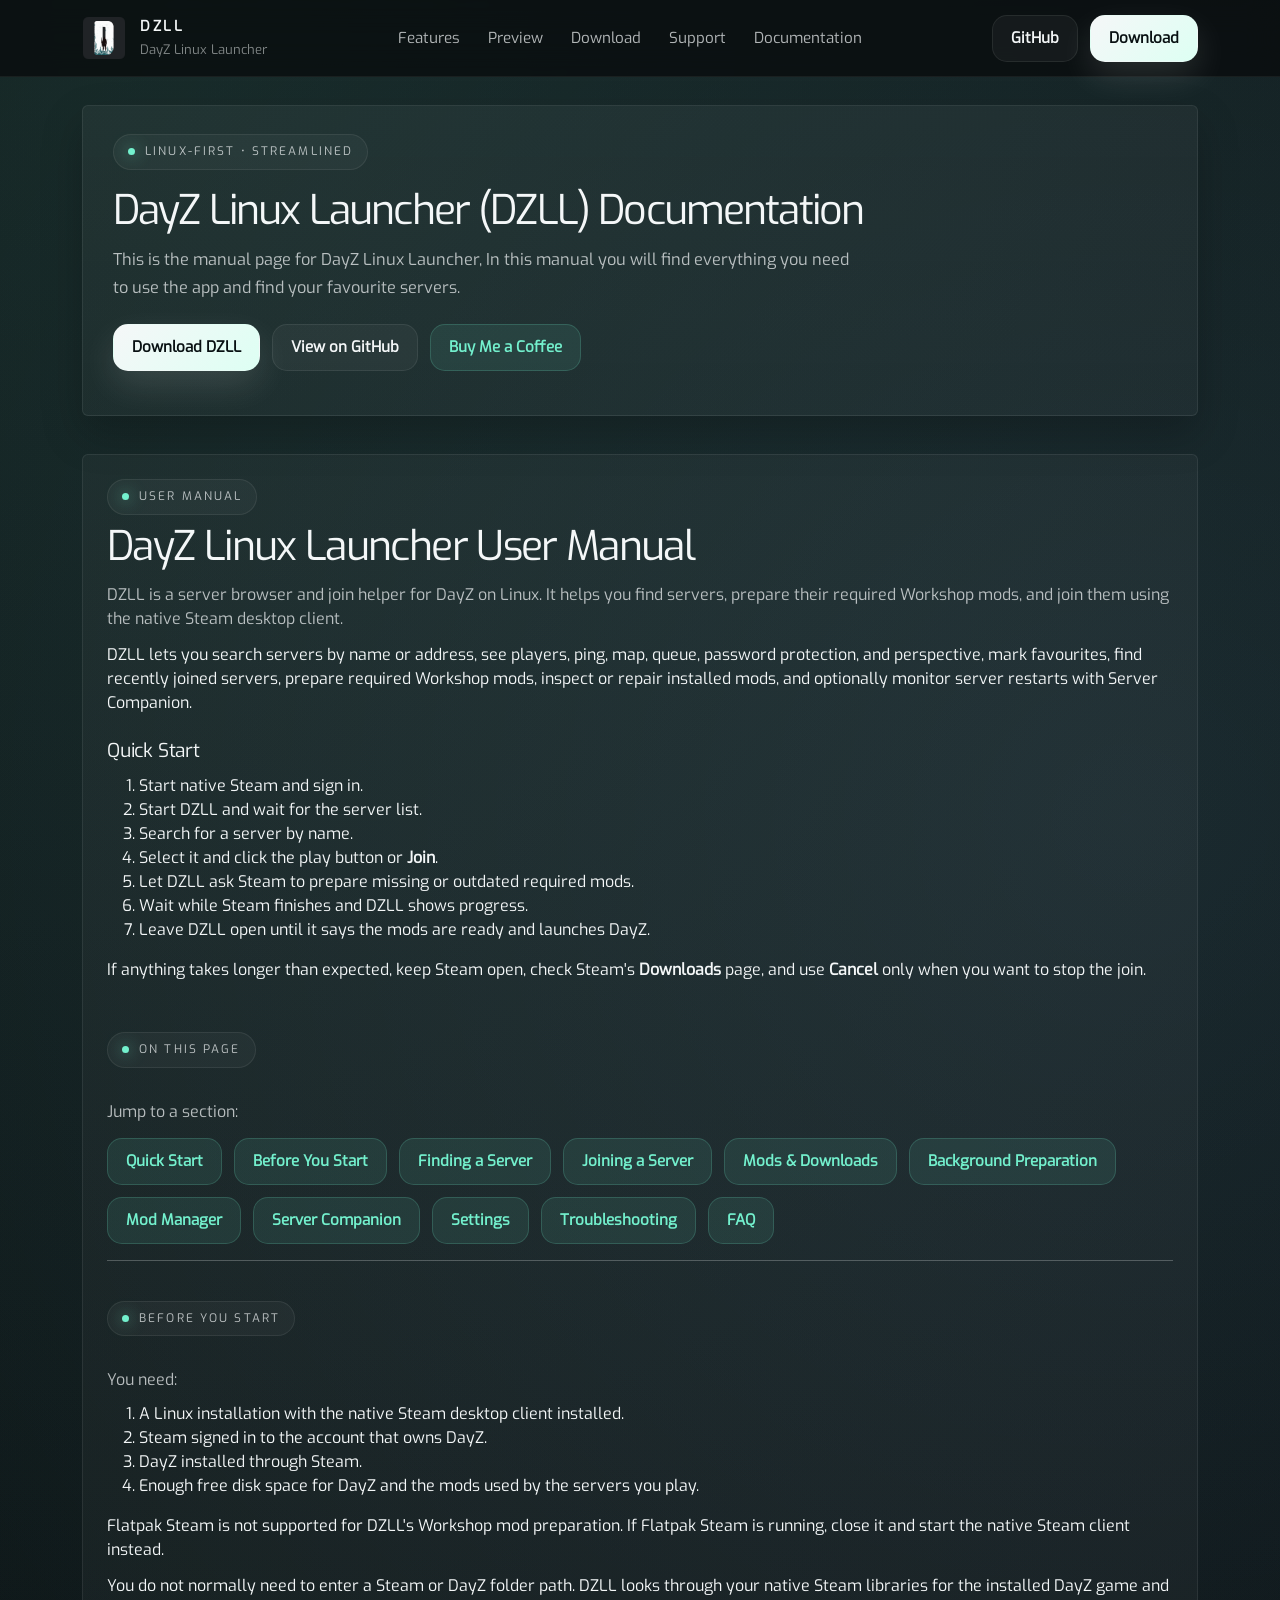
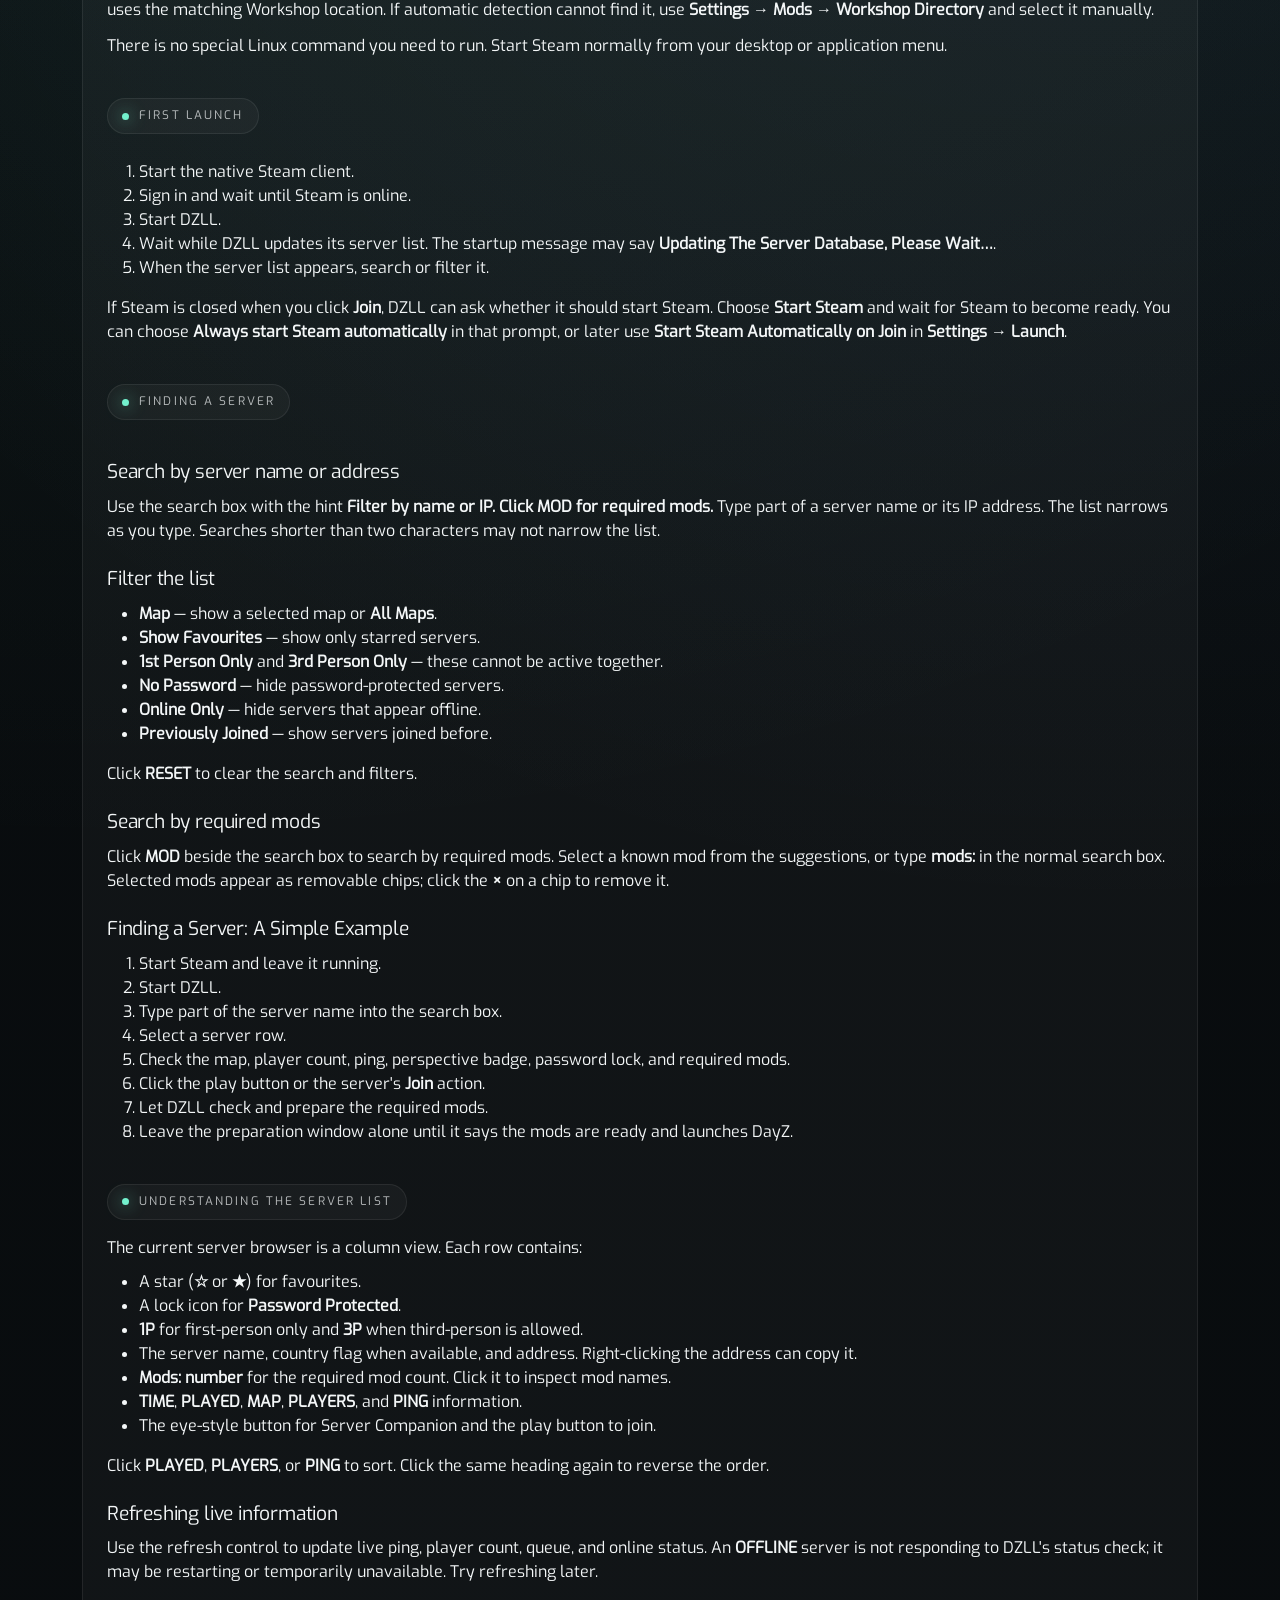
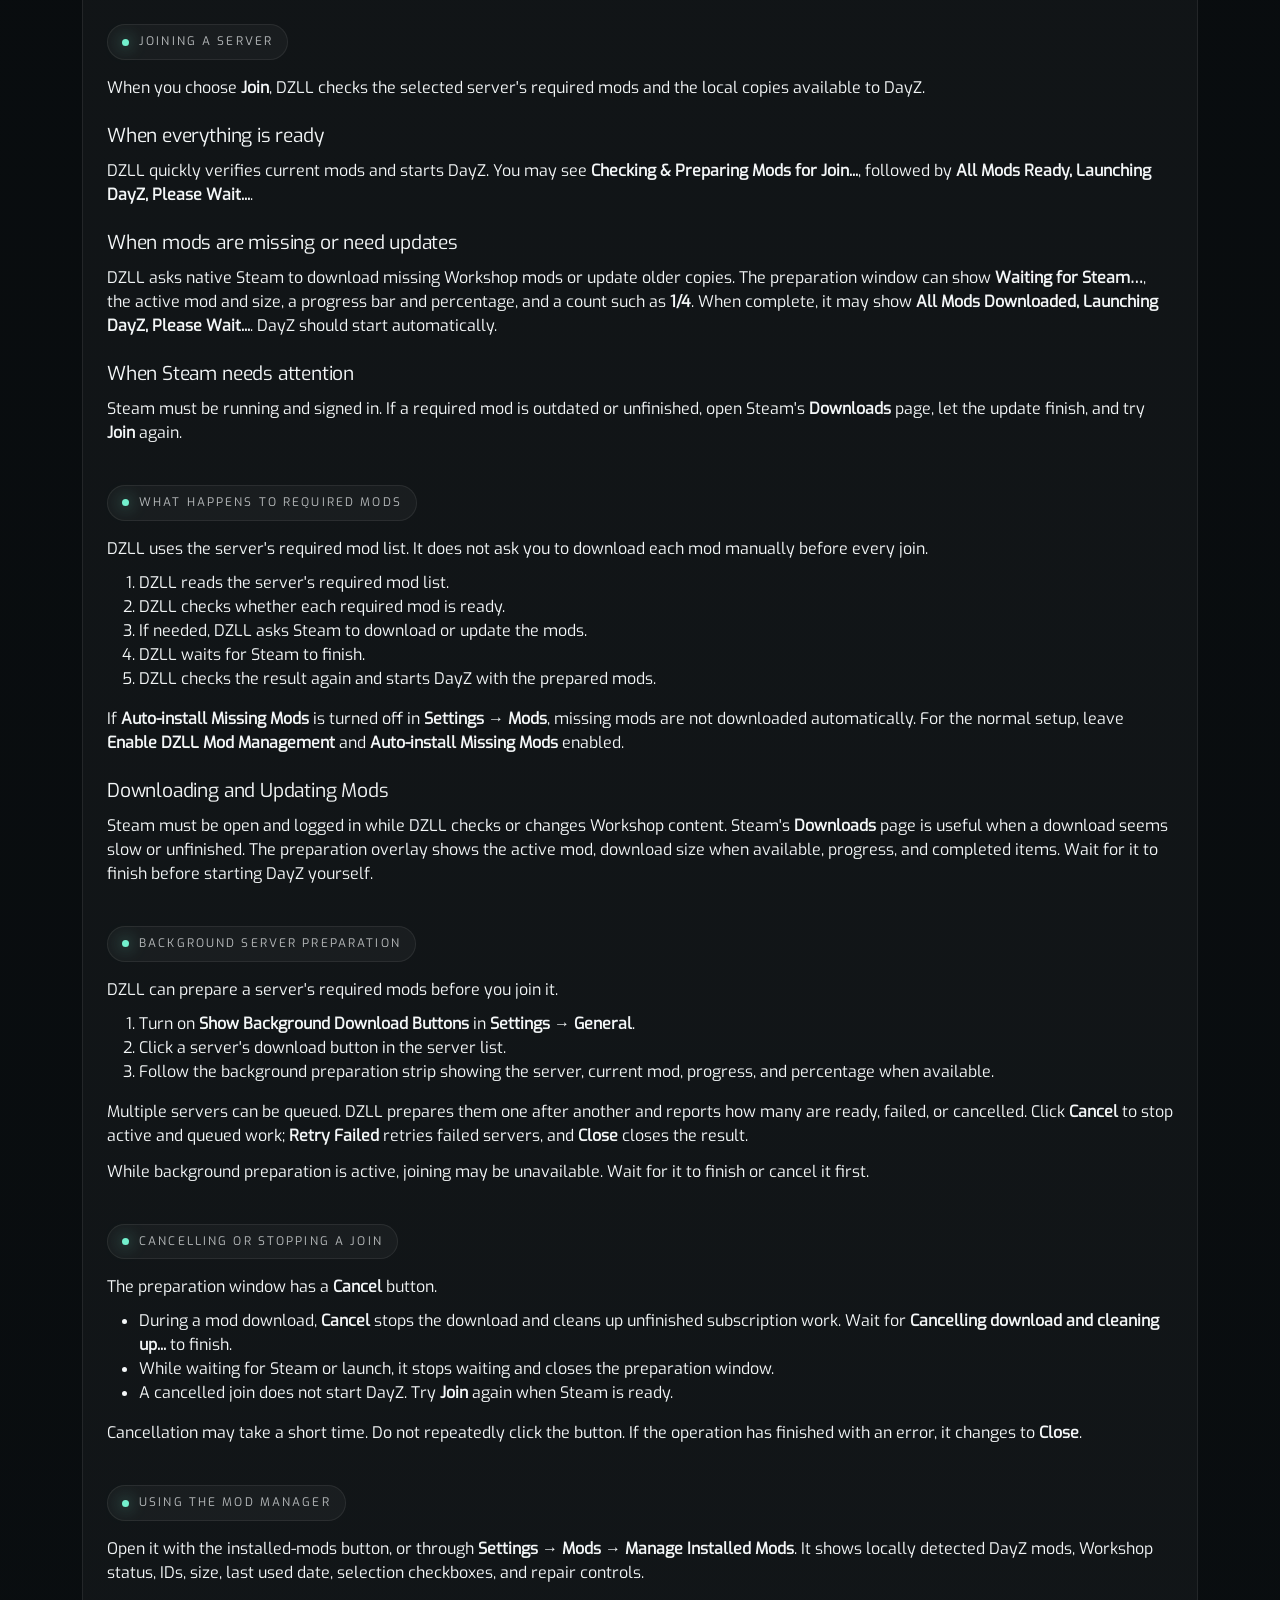
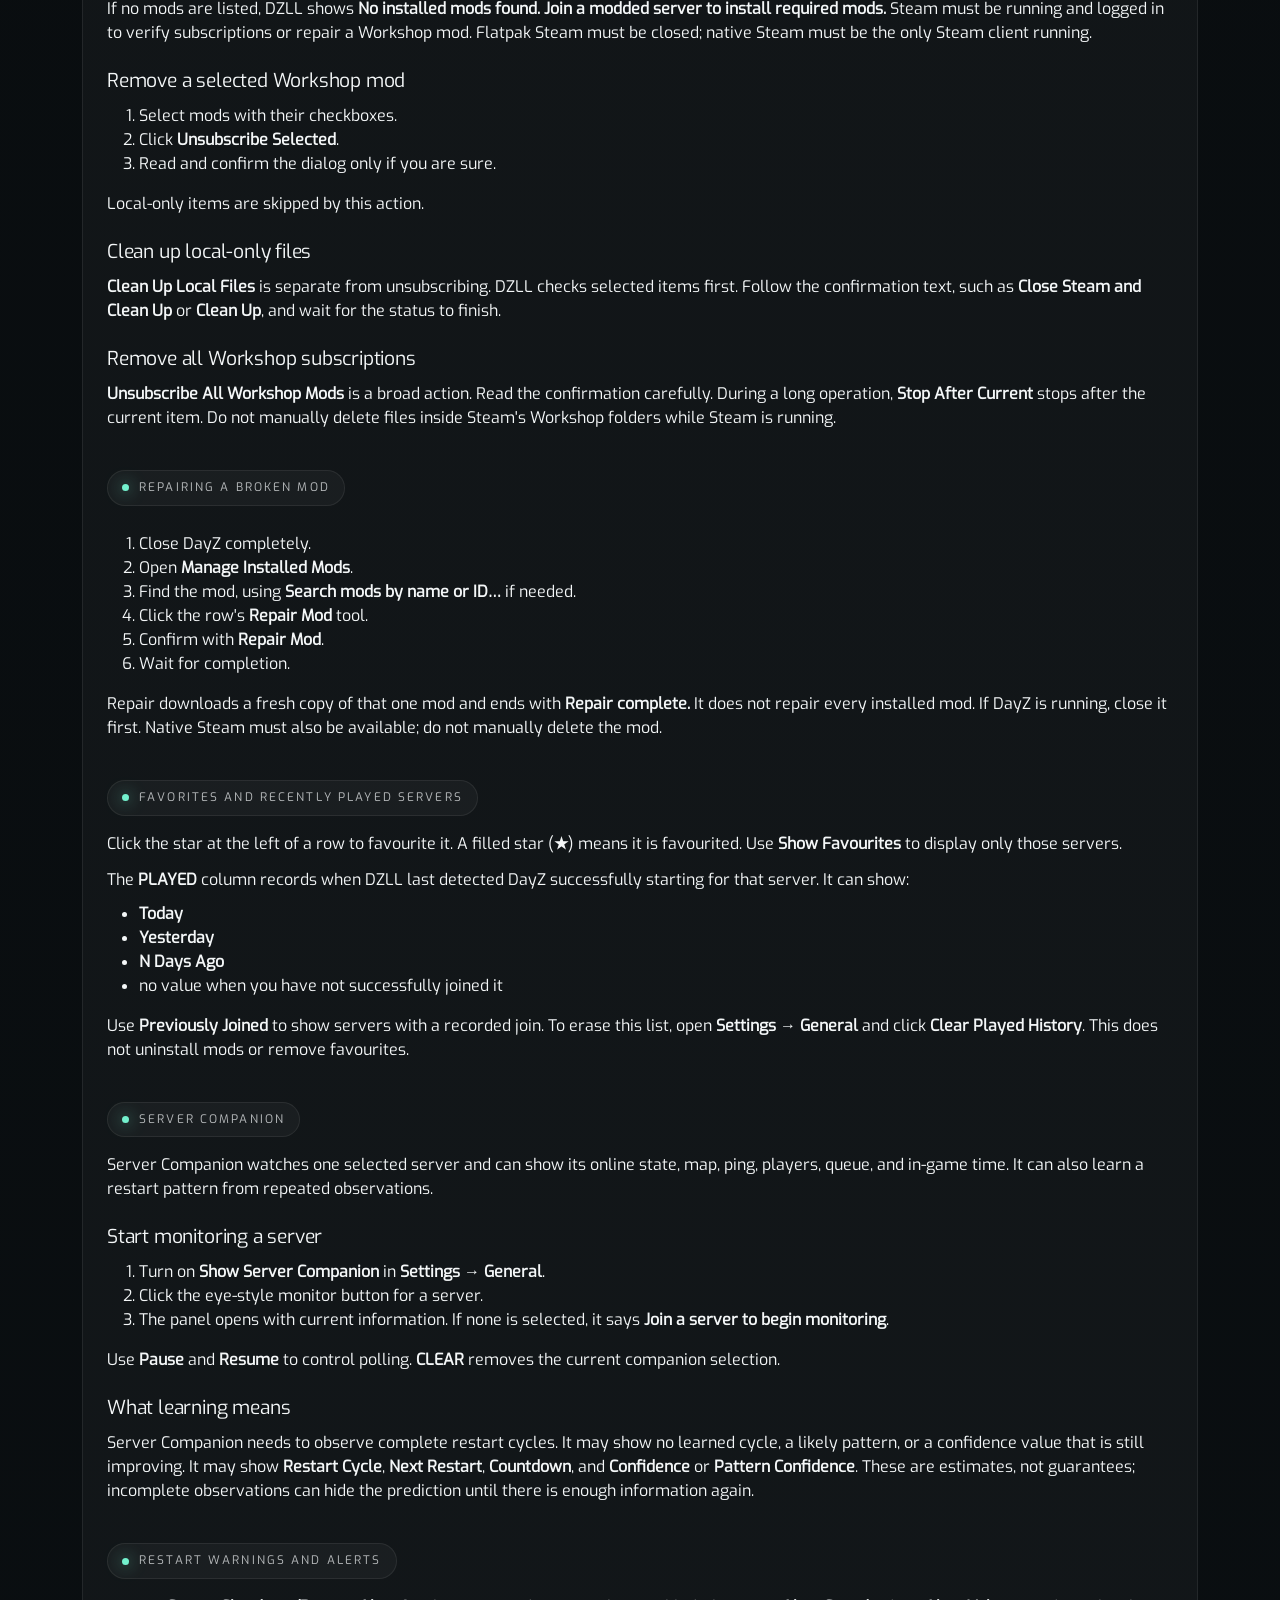
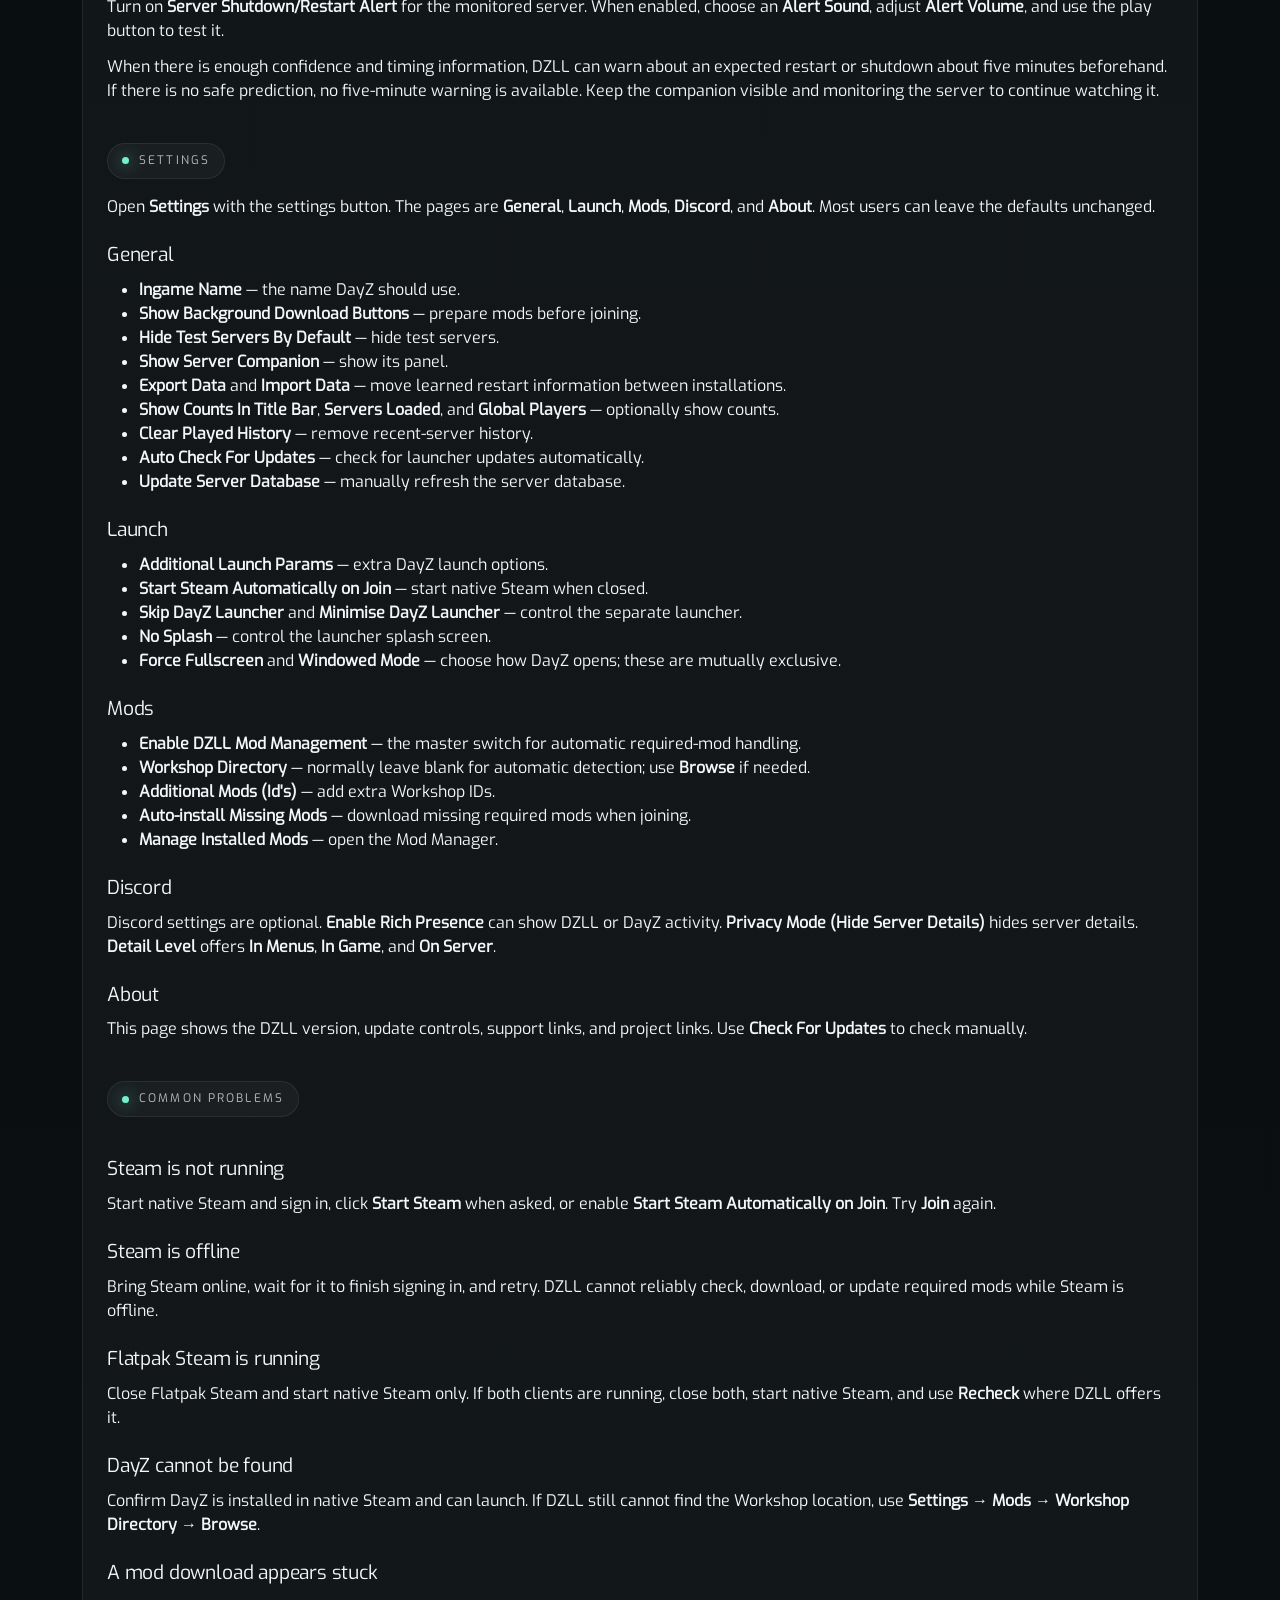
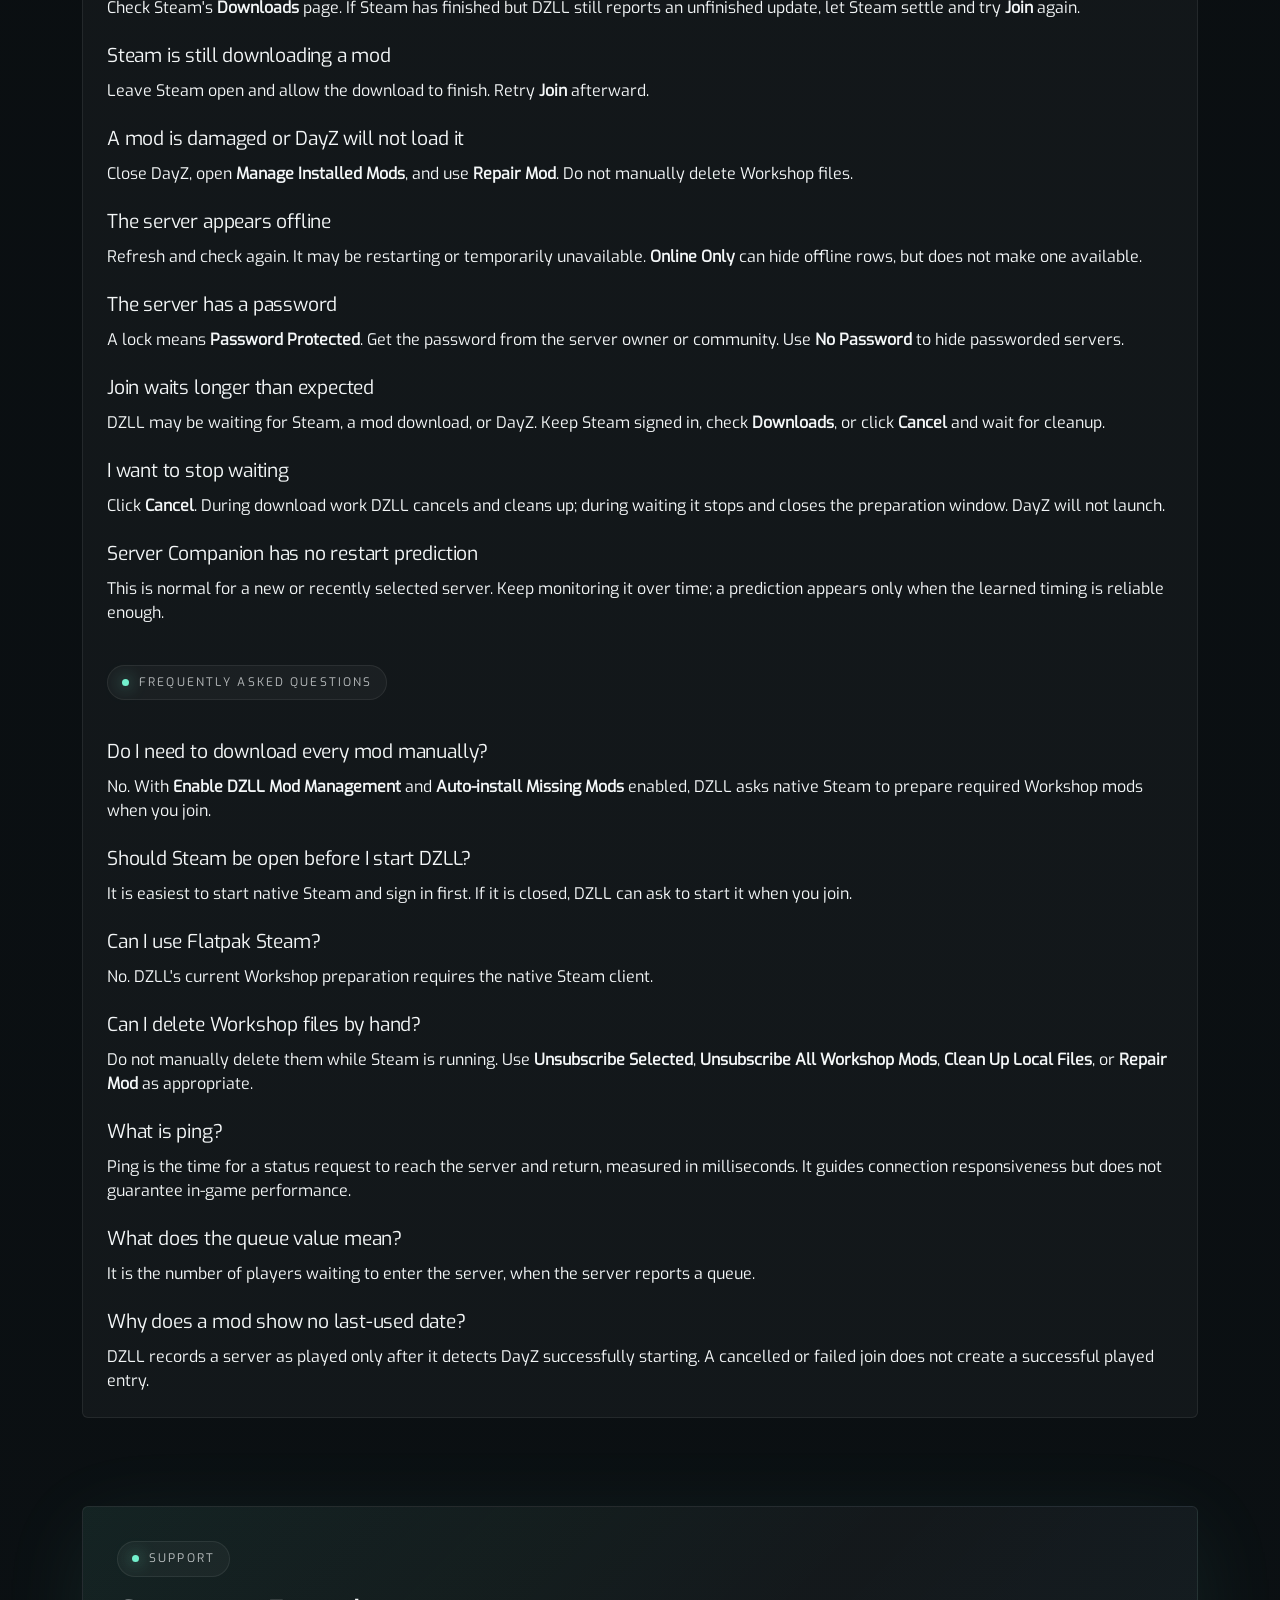
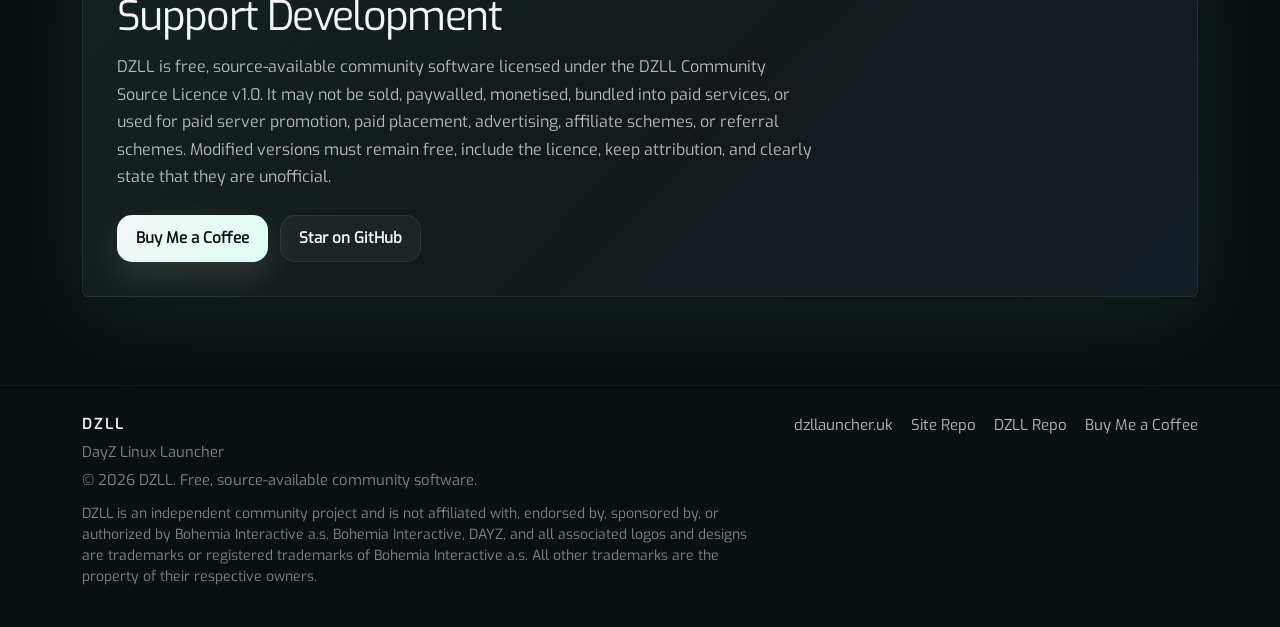
==== commit 2fdaa5c0: "Fix documentation header spacing" ====
--- a/documentation.html
+++ b/documentation.html
@@ -51,6 +51,10 @@
 
         .docs-card .steps-head h3 {
             margin-top: 24px;
+        }
+
+        .docs-card .steps-head > .eyebrow + h2 {
+            margin-top: 10px;
         }
 
         .docs-card > #on-this-page {
